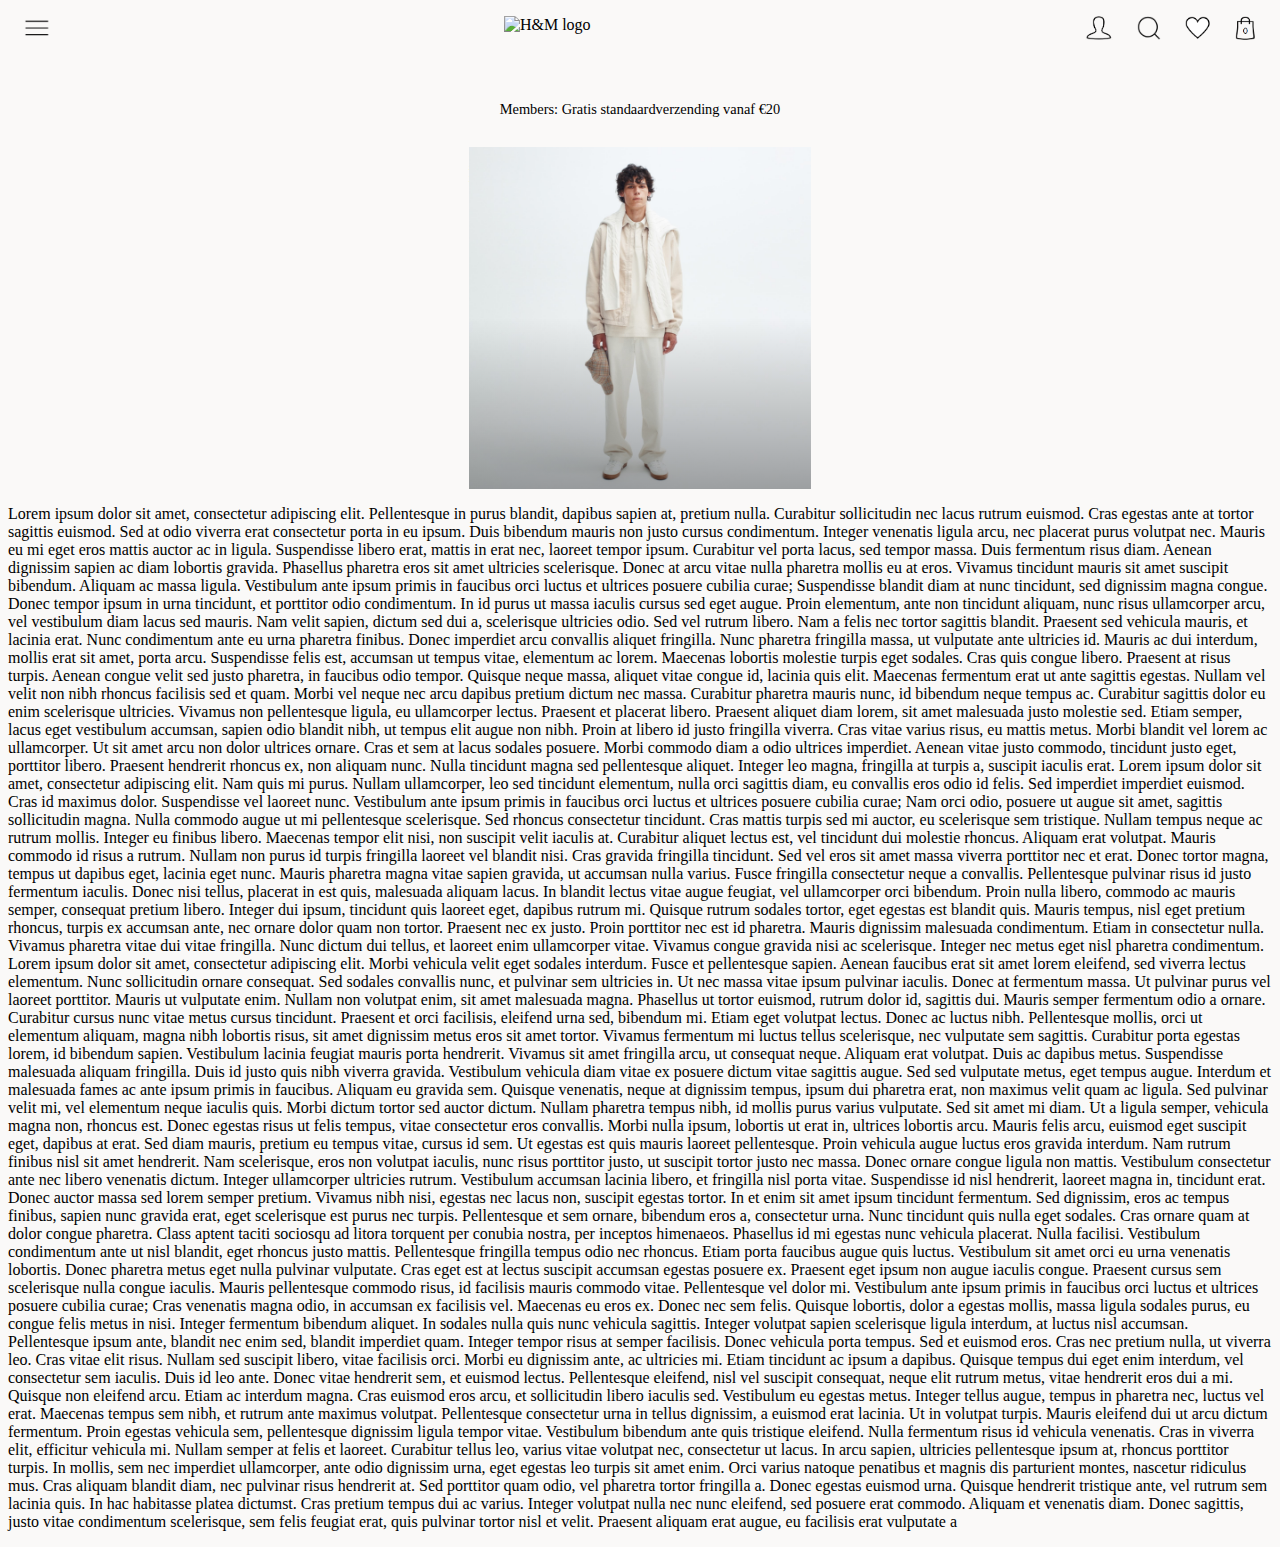
==== h&m website/index.html @ d07281e3 "Add files via upload" ====
<!doctype html>
<html lang="nl">
	
<head>
	<meta charset="UTF-8">
	<meta name="author" content="Mara de Bruijn">
	<meta name="viewport" content="width=device-width, initial-scale=1">
	
	<title>homepage</title>
	
	<link href="styles/style.css" rel="stylesheet">
	<link rel="icon" type="image/svg+xml" href="images/favicon.svg">
</head>

<body>
	<header>
		<nav>
			<img src="images/menu icon.PNG" alt="menu">
		</nav>
			<img src="images/henm logo.PNG" alt="H&M logo">
		<ul>
			<li><img src="images/profiel icon.PNG" alt="profiel"></li>
			<li><img src="images/zoek icon.PNG" alt="zoeken"></li>
			<li><img src="images/wishlist icon.PNG" alt="wishlist"></li>
			<li><img src="images/cart icon.PNG" alt="winkelwagen"></li>
		</ul>
	</header>
<main>
	
	<h1>Members: Gratis standaardverzending vanaf €20</h1>

	<section class="block1">

		<section></section>

		<h2>STYLE_EDIT / SEPTEMBER</h2>
		<h3>New heritage</h3>
		<p>Noteworthy layers to approach autumn season with ease.</p>
		
		<img src="images/jasje-model.jpg" class="img1" alt="Mannelijk model die een Corduroy Jack - Loose Fit draagt.">
		
	</section>
	


	<p>Lorem ipsum dolor sit amet, consectetur adipiscing elit. Pellentesque in purus blandit, dapibus sapien at, pretium nulla. Curabitur sollicitudin nec lacus rutrum euismod. Cras egestas ante at tortor sagittis euismod. Sed at odio viverra erat consectetur porta in eu ipsum. Duis bibendum mauris non justo cursus condimentum. Integer venenatis ligula arcu, nec placerat purus volutpat nec. Mauris eu mi eget eros mattis auctor ac in ligula. Suspendisse libero erat, mattis in erat nec, laoreet tempor ipsum. Curabitur vel porta lacus, sed tempor massa. Duis fermentum risus diam.

		Aenean dignissim sapien ac diam lobortis gravida. Phasellus pharetra eros sit amet ultricies scelerisque. Donec at arcu vitae nulla pharetra mollis eu at eros. Vivamus tincidunt mauris sit amet suscipit bibendum. Aliquam ac massa ligula. Vestibulum ante ipsum primis in faucibus orci luctus et ultrices posuere cubilia curae; Suspendisse blandit diam at nunc tincidunt, sed dignissim magna congue. Donec tempor ipsum in urna tincidunt, et porttitor odio condimentum. In id purus ut massa iaculis cursus sed eget augue. Proin elementum, ante non tincidunt aliquam, nunc risus ullamcorper arcu, vel vestibulum diam lacus sed mauris.
		
		Nam velit sapien, dictum sed dui a, scelerisque ultricies odio. Sed vel rutrum libero. Nam a felis nec tortor sagittis blandit. Praesent sed vehicula mauris, et lacinia erat. Nunc condimentum ante eu urna pharetra finibus. Donec imperdiet arcu convallis aliquet fringilla. Nunc pharetra fringilla massa, ut vulputate ante ultricies id. Mauris ac dui interdum, mollis erat sit amet, porta arcu. Suspendisse felis est, accumsan ut tempus vitae, elementum ac lorem. Maecenas lobortis molestie turpis eget sodales. Cras quis congue libero. Praesent at risus turpis. Aenean congue velit sed justo pharetra, in faucibus odio tempor. Quisque neque massa, aliquet vitae congue id, lacinia quis elit. Maecenas fermentum erat ut ante sagittis egestas.
		
		Nullam vel velit non nibh rhoncus facilisis sed et quam. Morbi vel neque nec arcu dapibus pretium dictum nec massa. Curabitur pharetra mauris nunc, id bibendum neque tempus ac. Curabitur sagittis dolor eu enim scelerisque ultricies. Vivamus non pellentesque ligula, eu ullamcorper lectus. Praesent et placerat libero. Praesent aliquet diam lorem, sit amet malesuada justo molestie sed.
		
		Etiam semper, lacus eget vestibulum accumsan, sapien odio blandit nibh, ut tempus elit augue non nibh. Proin at libero id justo fringilla viverra. Cras vitae varius risus, eu mattis metus. Morbi blandit vel lorem ac ullamcorper. Ut sit amet arcu non dolor ultrices ornare. Cras et sem at lacus sodales posuere. Morbi commodo diam a odio ultrices imperdiet. Aenean vitae justo commodo, tincidunt justo eget, porttitor libero. Praesent hendrerit rhoncus ex, non aliquam nunc. Nulla tincidunt magna sed pellentesque aliquet. Integer leo magna, fringilla at turpis a, suscipit iaculis erat. Lorem ipsum dolor sit amet, consectetur adipiscing elit. Nam quis mi purus. Nullam ullamcorper, leo sed tincidunt elementum, nulla orci sagittis diam, eu convallis eros odio id felis. Sed imperdiet imperdiet euismod.
		
		Cras id maximus dolor. Suspendisse vel laoreet nunc. Vestibulum ante ipsum primis in faucibus orci luctus et ultrices posuere cubilia curae; Nam orci odio, posuere ut augue sit amet, sagittis sollicitudin magna. Nulla commodo augue ut mi pellentesque scelerisque. Sed rhoncus consectetur tincidunt. Cras mattis turpis sed mi auctor, eu scelerisque sem tristique. Nullam tempus neque ac rutrum mollis. Integer eu finibus libero. Maecenas tempor elit nisi, non suscipit velit iaculis at. Curabitur aliquet lectus est, vel tincidunt dui molestie rhoncus.
		
		Aliquam erat volutpat. Mauris commodo id risus a rutrum. Nullam non purus id turpis fringilla laoreet vel blandit nisi. Cras gravida fringilla tincidunt. Sed vel eros sit amet massa viverra porttitor nec et erat. Donec tortor magna, tempus ut dapibus eget, lacinia eget nunc. Mauris pharetra magna vitae sapien gravida, ut accumsan nulla varius.
		
		Fusce fringilla consectetur neque a convallis. Pellentesque pulvinar risus id justo fermentum iaculis. Donec nisi tellus, placerat in est quis, malesuada aliquam lacus. In blandit lectus vitae augue feugiat, vel ullamcorper orci bibendum. Proin nulla libero, commodo ac mauris semper, consequat pretium libero. Integer dui ipsum, tincidunt quis laoreet eget, dapibus rutrum mi. Quisque rutrum sodales tortor, eget egestas est blandit quis. Mauris tempus, nisl eget pretium rhoncus, turpis ex accumsan ante, nec ornare dolor quam non tortor. Praesent nec ex justo. Proin porttitor nec est id pharetra. Mauris dignissim malesuada condimentum. Etiam in consectetur nulla. Vivamus pharetra vitae dui vitae fringilla. Nunc dictum dui tellus, et laoreet enim ullamcorper vitae.
		
		Vivamus congue gravida nisi ac scelerisque. Integer nec metus eget nisl pharetra condimentum. Lorem ipsum dolor sit amet, consectetur adipiscing elit. Morbi vehicula velit eget sodales interdum. Fusce et pellentesque sapien. Aenean faucibus erat sit amet lorem eleifend, sed viverra lectus elementum. Nunc sollicitudin ornare consequat. Sed sodales convallis nunc, et pulvinar sem ultricies in. Ut nec massa vitae ipsum pulvinar iaculis. Donec at fermentum massa. Ut pulvinar purus vel laoreet porttitor. Mauris ut vulputate enim.
		
		Nullam non volutpat enim, sit amet malesuada magna. Phasellus ut tortor euismod, rutrum dolor id, sagittis dui. Mauris semper fermentum odio a ornare. Curabitur cursus nunc vitae metus cursus tincidunt. Praesent et orci facilisis, eleifend urna sed, bibendum mi. Etiam eget volutpat lectus. Donec ac luctus nibh. Pellentesque mollis, orci ut elementum aliquam, magna nibh lobortis risus, sit amet dignissim metus eros sit amet tortor. Vivamus fermentum mi luctus tellus scelerisque, nec vulputate sem sagittis. Curabitur porta egestas lorem, id bibendum sapien. Vestibulum lacinia feugiat mauris porta hendrerit.
		
		Vivamus sit amet fringilla arcu, ut consequat neque. Aliquam erat volutpat. Duis ac dapibus metus. Suspendisse malesuada aliquam fringilla. Duis id justo quis nibh viverra gravida. Vestibulum vehicula diam vitae ex posuere dictum vitae sagittis augue. Sed sed vulputate metus, eget tempus augue.
		
		Interdum et malesuada fames ac ante ipsum primis in faucibus. Aliquam eu gravida sem. Quisque venenatis, neque at dignissim tempus, ipsum dui pharetra erat, non maximus velit quam ac ligula. Sed pulvinar velit mi, vel elementum neque iaculis quis. Morbi dictum tortor sed auctor dictum. Nullam pharetra tempus nibh, id mollis purus varius vulputate. Sed sit amet mi diam. Ut a ligula semper, vehicula magna non, rhoncus est. Donec egestas risus ut felis tempus, vitae consectetur eros convallis. Morbi nulla ipsum, lobortis ut erat in, ultrices lobortis arcu.
		
		Mauris felis arcu, euismod eget suscipit eget, dapibus at erat. Sed diam mauris, pretium eu tempus vitae, cursus id sem. Ut egestas est quis mauris laoreet pellentesque. Proin vehicula augue luctus eros gravida interdum. Nam rutrum finibus nisl sit amet hendrerit. Nam scelerisque, eros non volutpat iaculis, nunc risus porttitor justo, ut suscipit tortor justo nec massa. Donec ornare congue ligula non mattis. Vestibulum consectetur ante nec libero venenatis dictum. Integer ullamcorper ultricies rutrum.
		
		Vestibulum accumsan lacinia libero, et fringilla nisl porta vitae. Suspendisse id nisl hendrerit, laoreet magna in, tincidunt erat. Donec auctor massa sed lorem semper pretium. Vivamus nibh nisi, egestas nec lacus non, suscipit egestas tortor. In et enim sit amet ipsum tincidunt fermentum. Sed dignissim, eros ac tempus finibus, sapien nunc gravida erat, eget scelerisque est purus nec turpis. Pellentesque et sem ornare, bibendum eros a, consectetur urna. Nunc tincidunt quis nulla eget sodales. Cras ornare quam at dolor congue pharetra. Class aptent taciti sociosqu ad litora torquent per conubia nostra, per inceptos himenaeos. Phasellus id mi egestas nunc vehicula placerat.
		
		Nulla facilisi. Vestibulum condimentum ante ut nisl blandit, eget rhoncus justo mattis. Pellentesque fringilla tempus odio nec rhoncus. Etiam porta faucibus augue quis luctus. Vestibulum sit amet orci eu urna venenatis lobortis. Donec pharetra metus eget nulla pulvinar vulputate. Cras eget est at lectus suscipit accumsan egestas posuere ex.
		
		Praesent eget ipsum non augue iaculis congue. Praesent cursus sem scelerisque nulla congue iaculis. Mauris pellentesque commodo risus, id facilisis mauris commodo vitae. Pellentesque vel dolor mi. Vestibulum ante ipsum primis in faucibus orci luctus et ultrices posuere cubilia curae; Cras venenatis magna odio, in accumsan ex facilisis vel. Maecenas eu eros ex. Donec nec sem felis. Quisque lobortis, dolor a egestas mollis, massa ligula sodales purus, eu congue felis metus in nisi. Integer fermentum bibendum aliquet. In sodales nulla quis nunc vehicula sagittis. Integer volutpat sapien scelerisque ligula interdum, at luctus nisl accumsan. Pellentesque ipsum ante, blandit nec enim sed, blandit imperdiet quam. Integer tempor risus at semper facilisis. Donec vehicula porta tempus. Sed et euismod eros.
		
		Cras nec pretium nulla, ut viverra leo. Cras vitae elit risus. Nullam sed suscipit libero, vitae facilisis orci. Morbi eu dignissim ante, ac ultricies mi. Etiam tincidunt ac ipsum a dapibus. Quisque tempus dui eget enim interdum, vel consectetur sem iaculis. Duis id leo ante. Donec vitae hendrerit sem, et euismod lectus. Pellentesque eleifend, nisl vel suscipit consequat, neque elit rutrum metus, vitae hendrerit eros dui a mi.
		
		Quisque non eleifend arcu. Etiam ac interdum magna. Cras euismod eros arcu, et sollicitudin libero iaculis sed. Vestibulum eu egestas metus. Integer tellus augue, tempus in pharetra nec, luctus vel erat. Maecenas tempus sem nibh, et rutrum ante maximus volutpat. Pellentesque consectetur urna in tellus dignissim, a euismod erat lacinia. Ut in volutpat turpis. Mauris eleifend dui ut arcu dictum fermentum. Proin egestas vehicula sem, pellentesque dignissim ligula tempor vitae.
		
		Vestibulum bibendum ante quis tristique eleifend. Nulla fermentum risus id vehicula venenatis. Cras in viverra elit, efficitur vehicula mi. Nullam semper at felis et laoreet. Curabitur tellus leo, varius vitae volutpat nec, consectetur ut lacus. In arcu sapien, ultricies pellentesque ipsum at, rhoncus porttitor turpis. In mollis, sem nec imperdiet ullamcorper, ante odio dignissim urna, eget egestas leo turpis sit amet enim. Orci varius natoque penatibus et magnis dis parturient montes, nascetur ridiculus mus. Cras aliquam blandit diam, nec pulvinar risus hendrerit at.
		
		Sed porttitor quam odio, vel pharetra tortor fringilla a. Donec egestas euismod urna. Quisque hendrerit tristique ante, vel rutrum sem lacinia quis. In hac habitasse platea dictumst. Cras pretium tempus dui ac varius. Integer volutpat nulla nec nunc eleifend, sed posuere erat commodo. Aliquam et venenatis diam. Donec sagittis, justo vitae condimentum scelerisque, sem felis feugiat erat, quis pulvinar tortor nisl et velit. Praesent aliquam erat augue, eu facilisis erat vulputate a</p>


	<script defer src="scripts/script.js"></script>

</main>
<footer>

</footer>
</body>
	
</html>
---- h&m website/styles/style.css ----
/**************/
/* CSS REMEDY */
/**************/
*, *::after, *::before {
  box-sizing:border-box;  
}






/*********************/
/* CUSTOM PROPERTIES */
/*********************/
:root {
	/* startje */
	--color-text:#111;
	--color-background:#eee;
}

@font-face {
	font-family: "HMsans";
	src:url("/fonts/HM-Sans-Regular/HM-Sans-Regular.ttf")
}


/****************/
/*    HEADER    */
/****************/
body{
	background-color: #faf9f8;
}

header{
	display: flex;
	justify-content: space-between;
	padding: 1em 1em 1em 1em;
	background-color: #faf9f8;
	top: 0;
	width: 100%;
	position: fixed;
}

header img{
	height: 1.5em;
}

header nav img{
	height: 1.2em;
	align-items: center;
	margin-top: 0.2em;
}

header ul{
	display: flex;
	list-style-type: none;
	gap: 1.5em;
	margin: 0;
	margin-right: 1em;
}
/****************/
/*     TEXT     */
/****************/

h1, h2, h3, p{
	font-family: "HMsans";
}

h1{
	margin: 7em 2em 2em 2em;
	font-size: .9em;
	font-weight:300;
	text-align: center;
}

/******************************/
/*   section eerste blokje    */
/******************************/

.block1{
	display: grid;
	width: 21.375em;
	height: 21.375em;
	margin: 0 auto;
	grid-template-columns: 1fr 1fr 1fr 1fr 1fr 1fr;
	grid-template-rows: 1fr 1fr 1fr 1fr 1fr 1fr;
}

.img1{
	grid-column: 1/-1;
	grid-row: 1/-1;
	height: 21.375em;
	z-index: 0;
}

.block1 section{
	grid-column: 1/-1;
	grid-row: 1/-1;
	background: linear-gradient(180deg,transparent 50%,rgba(0,0,0,.35));
	background-size: contain;
	z-index: 10;
}

.block1 h2{
	grid-column: 1/-1;
	grid-row: 1/-1;
}

.block1 h3{
	grid-column: 1/-1;
	grid-row: 1/-1;
}

.block1 p{
	grid-column: 1/-1;
	grid-row: 1/-1;
}
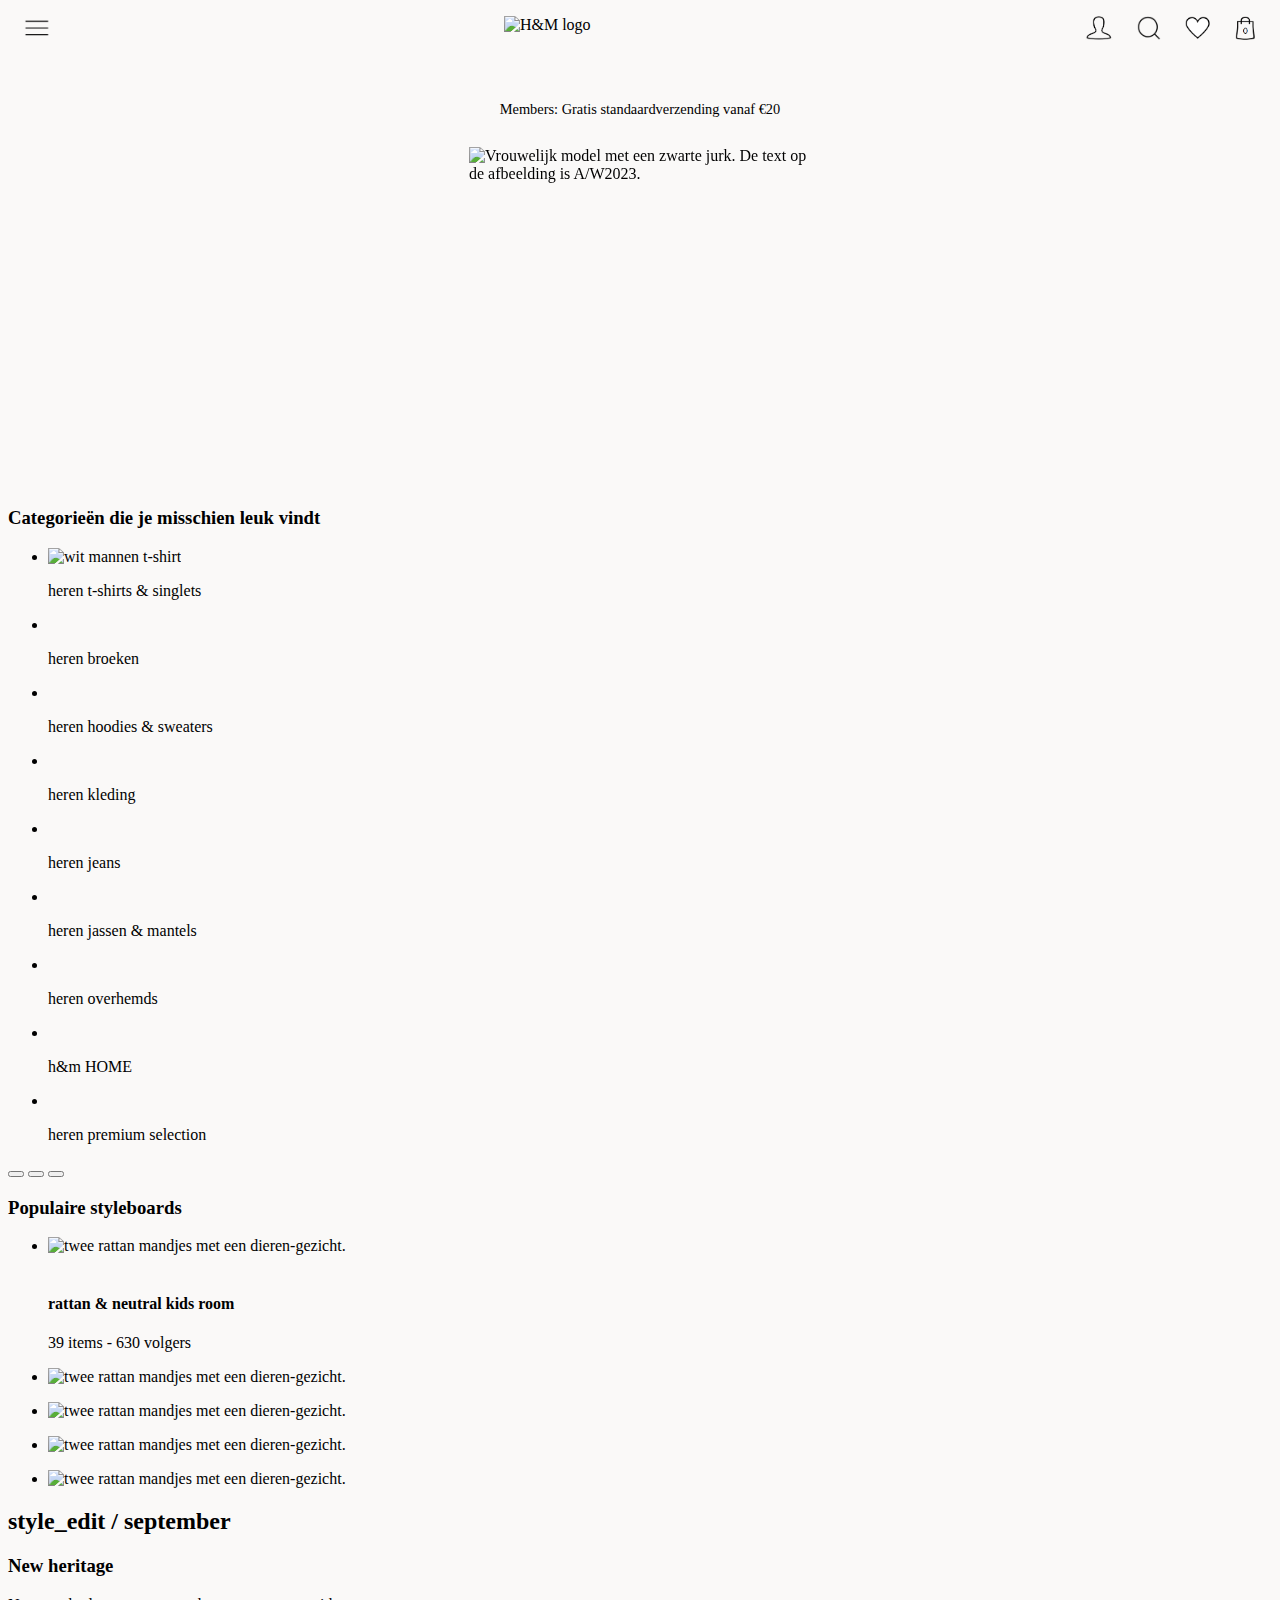
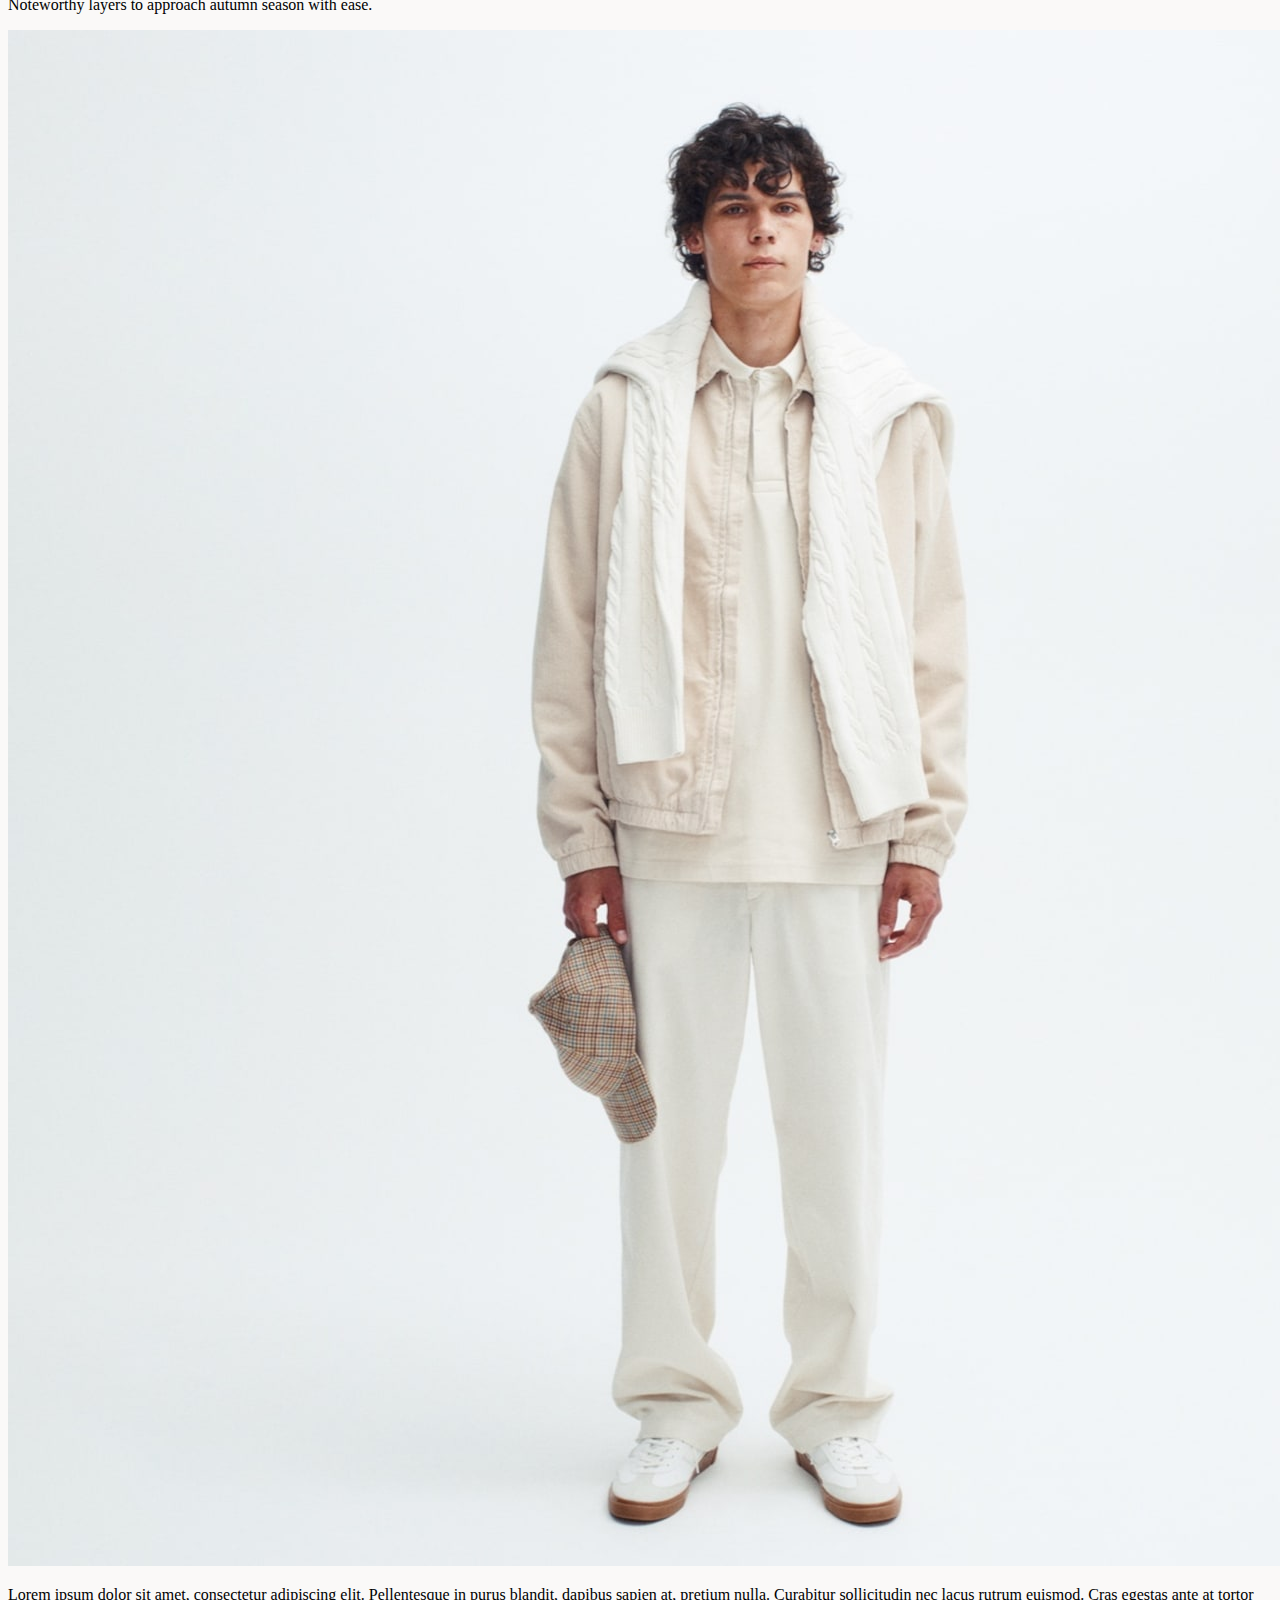
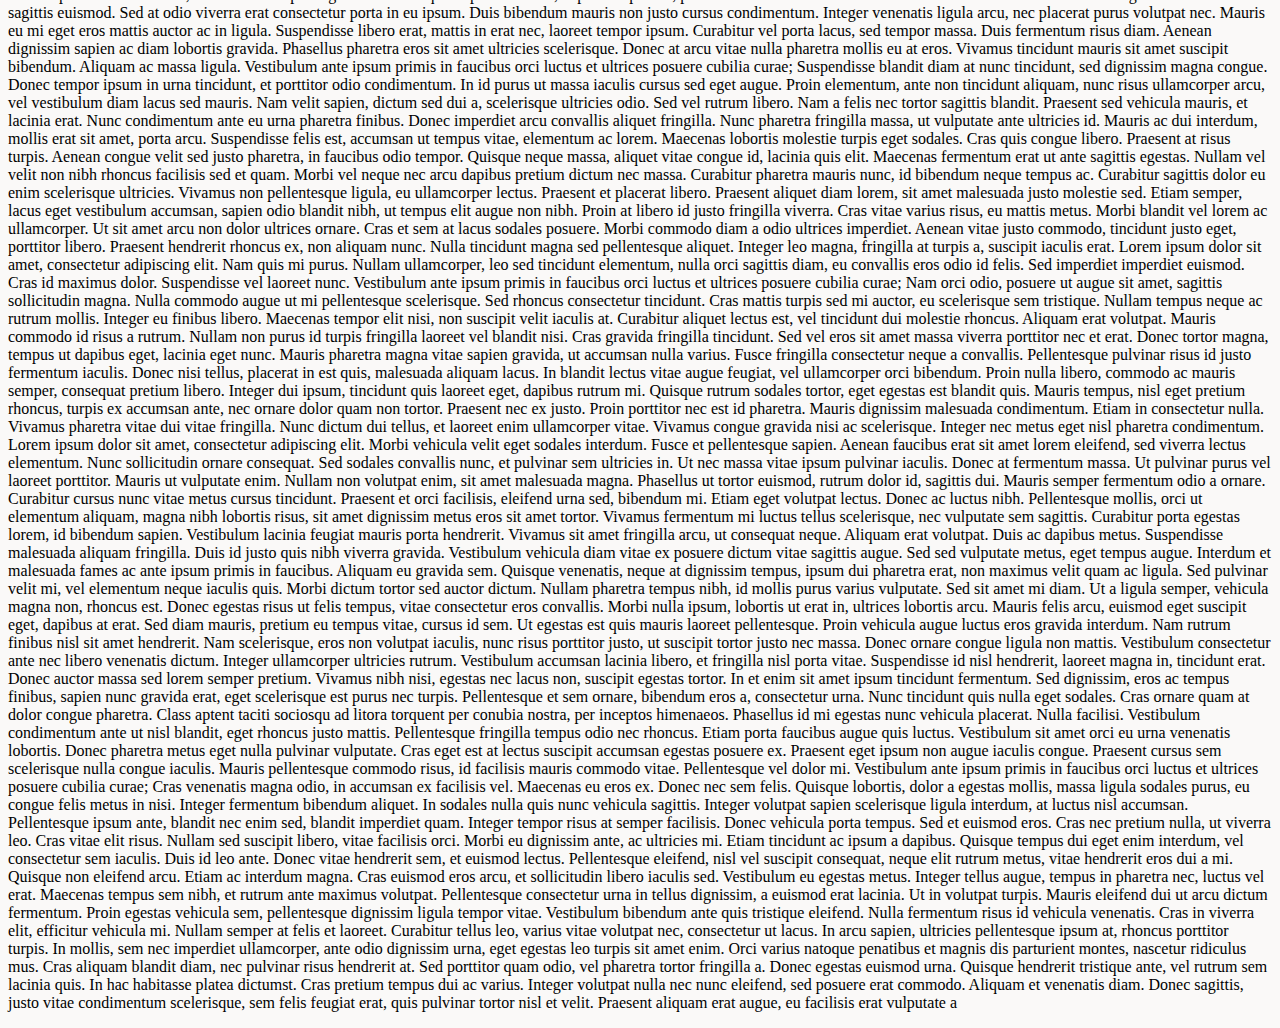
==== commit e213519b: "Add files via upload" ====
--- a/h&m website/index.html
+++ b/h&m website/index.html
@@ -30,16 +30,140 @@
 	<h1>Members: Gratis standaardverzending vanaf €20</h1>
 
 	<section class="block1">
+		
+		<img src="images/mainmodel.jpg" class="img1" alt="Vrouwelijk model met een zwarte jurk. De text op de afbeelding is A/W2023.">
+		
+	</section>
+
+	<section class="tussendoor">
+
+		<h3> Categorieën die je misschien leuk vindt </h3>
+		<ul>
+			<li>
+				<img src="images/tshirt.png" alt="wit mannen t-shirt">
+				<p>heren t-shirts & singlets</p>
+			</li>
+
+			<li>
+				<img src="images/joggingbroek.jpg" alt="">
+				<p>heren broeken</p>
+			</li>
+
+			<li>
+				<img src="images/sweater.jpg" alt="">
+				<p>heren hoodies & sweaters</p>
+			</li>
+
+			<li>
+				<img src="images/nieuweitems.png" alt="">
+				<p>heren kleding</p>
+			</li>
+
+			<li>
+				<img src="images/broek.jpg" alt="">
+				<p>heren jeans</p>
+			</li>
+
+			<li>
+				<img src="images/pyjama.jpg" alt="">
+				<p>heren jassen & mantels</p>
+			</li>
+
+			<li>
+				<img src="images/overhemd.jpg" alt="">
+				<p>heren overhemds</p>
+			</li>
+
+			<li>
+				<img src="images/hnmhome.jpg" alt="">
+				<p>h&m HOME</p>
+			</li>
+
+			<li>
+				<img src="images/jasje.jpg" alt="">
+				<p>heren premium selection</p>
+			</li>
+		</ul>
+
+		<section>
+			<button></button>
+			<button></button>
+			<button></button>
+		</section>
+			
+	</section>
+	
+	<section class="scrollgroup2">
+		
+		<h3>Populaire styleboards</h3>
+
+		<ul>
+			<li>
+				<img src="images/rattan1.jpg" alt="twee rattan mandjes met een dieren-gezicht.">
+				<img src="images/rattan2.jpg" alt="">
+				<img src="images/rattan3.jpg" alt="">
+				<img src="images/rattan4.jpg" alt="">
+				<img src="images/rattan5.jpg" alt="">
+				
+				<section>
+					<img src="images/hnmhome.jpeg" alt="">
+					<h4>rattan & neutral kids room</h4>
+					<p>39 items - 630 volgers</p>
+				</section>
+				
+			</li>
+
+			<li>
+				<img src="images/refresh1.jpg" alt="twee rattan mandjes met een dieren-gezicht.">
+				<img src="images/refresh2.jpg" alt="">
+				<img src="images/refresh3.jpg" alt="">
+				<img src="images/refresh4.jpg" alt="">
+				<img src="images/refresh5.jpg" alt="">
+				<p></p>
+			</li>
+
+			<li>
+				<img src="images/autumn1.jpg" alt="twee rattan mandjes met een dieren-gezicht.">
+				<img src="images/autumn2.jpg" alt="">
+				<img src="images/autumn3.jpg" alt="">
+				<img src="images/autumn4.jpg" alt="">
+				<img src="images/autumn5.jpg" alt="">
+				<p></p>
+			</li>
+
+			<li>
+				<img src="images/classic1.jpg" alt="twee rattan mandjes met een dieren-gezicht.">
+				<img src="images/classic2.jpg" alt="">
+				<img src="images/classic3.jpg" alt="">
+				<img src="images/classic4.jpg" alt="">
+				<img src="images/classic5.jpg" alt="">
+				<p></p>
+			</li>
+
+			<li>
+				<img src="images/baby1.jpg" alt="twee rattan mandjes met een dieren-gezicht.">
+				<img src="images/baby2.jpg" alt="">
+				<img src="images/baby3.jpeg" alt="">
+				<img src="images/baby4.jpg" alt="">
+				<img src="images/baby5.jpg" alt="">
+				<p></p>
+			</li>
+		</ul>
+
+	</section>
+
+	<section class="block2">
 
 		<section></section>
-
-		<h2>STYLE_EDIT / SEPTEMBER</h2>
+		
+		<h2>style_edit / september</h2>
 		<h3>New heritage</h3>
 		<p>Noteworthy layers to approach autumn season with ease.</p>
 		
-		<img src="images/jasje-model.jpg" class="img1" alt="Mannelijk model die een Corduroy Jack - Loose Fit draagt.">
-		
-	</section>
+		<img src="images/jasje-model.jpg" class="img2" alt="Mannelijk model die een Corduroy Jack - Loose Fit draagt.">
+
+	</section>
+
 	
 
 
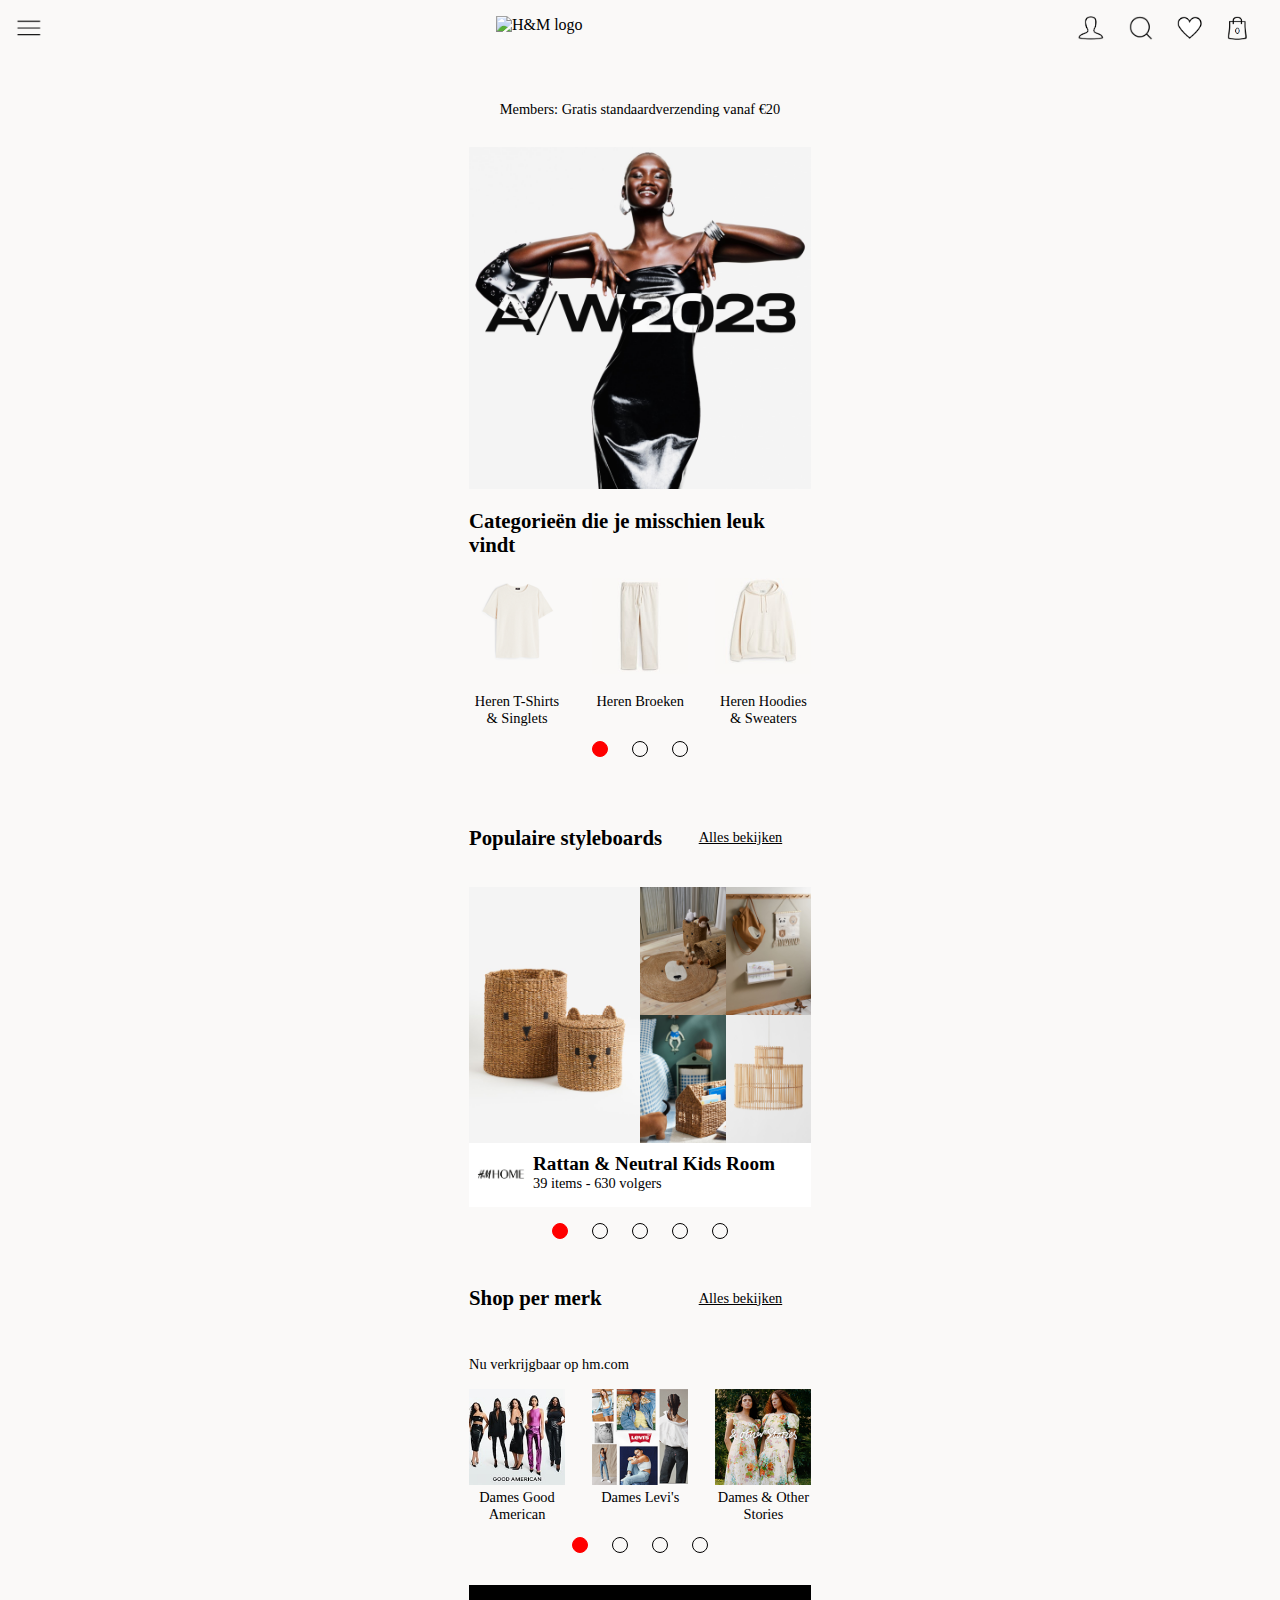
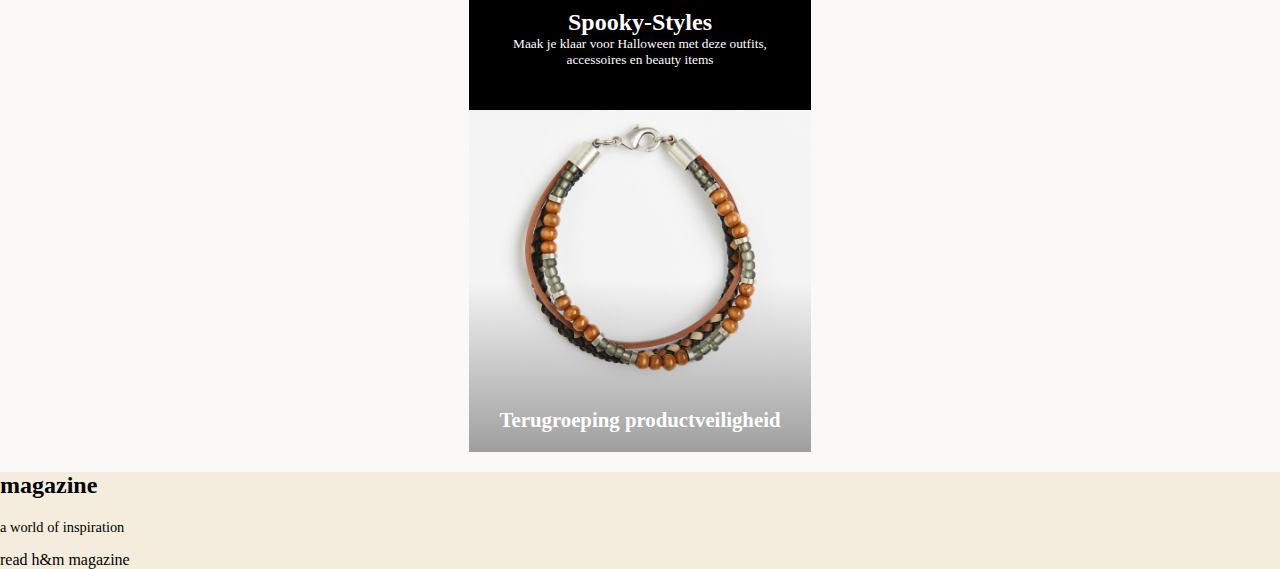
==== commit 8c697b60: "Add files via upload" ====
--- a/h&m website/index.html
+++ b/h&m website/index.html
@@ -19,7 +19,16 @@
 		</nav>
 			<img src="images/henm logo.PNG" alt="H&M logo">
 		<ul>
-			<li><img src="images/profiel icon.PNG" alt="profiel"></li>
+			<section class="profiel">
+				<li><img src="images/profiel icon.PNG" alt="profiel">
+				</li>
+				<section class="profieldd">
+					<a><h2>Inloggen</h2></a>
+					<a><p>Mijn account</p></a>
+					<a><p>Membership info</p></a>
+					<a><p>Nog geen member? Meld je hier aan!</p></a>
+				</section>
+				</section>
 			<li><img src="images/zoek icon.PNG" alt="zoeken"></li>
 			<li><img src="images/wishlist icon.PNG" alt="wishlist"></li>
 			<li><img src="images/cart icon.PNG" alt="winkelwagen"></li>
@@ -39,177 +48,283 @@
 
 		<h3> Categorieën die je misschien leuk vindt </h3>
 		<ul>
-			<li>
-				<img src="images/tshirt.png" alt="wit mannen t-shirt">
+			<li id="stshirt">
+				<img src="images/tshirt.png" alt="wit t-shirt">
 				<p>heren t-shirts & singlets</p>
 			</li>
 
 			<li>
-				<img src="images/joggingbroek.jpg" alt="">
+				<img src="images/joggingbroek.jpg" alt="witte broek gemaakt van een zachte stof">
 				<p>heren broeken</p>
 			</li>
 
 			<li>
-				<img src="images/sweater.jpg" alt="">
+				<img src="images/sweater.jpg" alt="witte sweater">
 				<p>heren hoodies & sweaters</p>
 			</li>
 
-			<li>
-				<img src="images/nieuweitems.png" alt="">
+			<li id="snieuw">
+				<img src="images/nieuweitems.png" alt="een witte cirkel met hierin de tekst: Nieuwe Items">
 				<p>heren kleding</p>
 			</li>
 
 			<li>
-				<img src="images/broek.jpg" alt="">
+				<img src="images/broek.jpg" alt="witte spijkerbroek">
 				<p>heren jeans</p>
 			</li>
 
 			<li>
-				<img src="images/pyjama.jpg" alt="">
+				<img src="images/pyjama.jpg" alt="witte jas">
 				<p>heren jassen & mantels</p>
 			</li>
 
-			<li>
-				<img src="images/overhemd.jpg" alt="">
+			<li id="soverhemd">
+				<img src="images/overhemd.jpg" alt="wit overhemd">
 				<p>heren overhemds</p>
 			</li>
 
 			<li>
-				<img src="images/hnmhome.jpg" alt="">
+				<img src="images/hnmhome.jpg" alt="witte vaas">
 				<p>h&m HOME</p>
 			</li>
 
 			<li>
-				<img src="images/jasje.jpg" alt="">
+				<img src="images/jasje.jpg" alt="witte blazer">
 				<p>heren premium selection</p>
 			</li>
 		</ul>
 
-		<section>
-			<button></button>
-			<button></button>
-			<button></button>
+		<section class="knop">
+			<a id="rec1" class="clicked"></a>
+			<a id="rec2" class="unclicked"></a>
+			<a id="rec3" class="unclicked"></a>
 		</section>
 			
 	</section>
 	
 	<section class="scrollgroup2">
 		
-		<h3>Populaire styleboards</h3>
+		<section class="titeltekst">
+			<h3>Populaire styleboards</h3>
+			<p>Alles bekijken</p>
+		</section>
 
 		<ul>
-			<li>
+			<li id="sgslide1">
 				<img src="images/rattan1.jpg" alt="twee rattan mandjes met een dieren-gezicht.">
 				<img src="images/rattan2.jpg" alt="">
 				<img src="images/rattan3.jpg" alt="">
 				<img src="images/rattan4.jpg" alt="">
-				<img src="images/rattan5.jpg" alt="">
-				
-				<section>
-					<img src="images/hnmhome.jpeg" alt="">
+				<img src="images/rattan5.jpg" alt="rattan lampenkap">
+				
+				<section>
+					<img src="images/hnmhome.jpeg" alt="H&M Home logo">
 					<h4>rattan & neutral kids room</h4>
 					<p>39 items - 630 volgers</p>
 				</section>
 				
 			</li>
 
-			<li>
+			<li id="sgslide2">
 				<img src="images/refresh1.jpg" alt="twee rattan mandjes met een dieren-gezicht.">
 				<img src="images/refresh2.jpg" alt="">
 				<img src="images/refresh3.jpg" alt="">
 				<img src="images/refresh4.jpg" alt="">
 				<img src="images/refresh5.jpg" alt="">
-				<p></p>
-			</li>
-
-			<li>
+				
+				<section>
+					<img src="images/hnmhome.jpeg" alt="H&M Home logo">
+					<h4>home refresh</h4>
+					<p>40 items - 1892 volgers</p>
+				</section>
+
+			</li>
+
+			<li id="sgslide3">
 				<img src="images/autumn1.jpg" alt="twee rattan mandjes met een dieren-gezicht.">
 				<img src="images/autumn2.jpg" alt="">
 				<img src="images/autumn3.jpg" alt="">
 				<img src="images/autumn4.jpg" alt="">
 				<img src="images/autumn5.jpg" alt="">
-				<p></p>
-			</li>
-
-			<li>
+				
+				<section>
+					<img src="images/hnmhome.jpeg" alt="H&M Home logo">
+					<h4>getting autumn ready</h4>
+					<p>38 items - 712 volgers</p>
+				</section>
+
+			
+			</li>
+
+			<li id="sgslide4">
 				<img src="images/classic1.jpg" alt="twee rattan mandjes met een dieren-gezicht.">
 				<img src="images/classic2.jpg" alt="">
 				<img src="images/classic3.jpg" alt="">
 				<img src="images/classic4.jpg" alt="">
 				<img src="images/classic5.jpg" alt="">
-				<p></p>
-			</li>
-
-			<li>
+				
+				<section>
+					<img src="images/hnmhome.jpeg" alt="H&M Home logo">
+					<h4>a classic touch</h4>
+					<p>16 items - 510 volgers</p>
+				</section>
+
+			
+			</li>
+
+			<li id="sgslide5">
 				<img src="images/baby1.jpg" alt="twee rattan mandjes met een dieren-gezicht.">
 				<img src="images/baby2.jpg" alt="">
 				<img src="images/baby3.jpeg" alt="">
 				<img src="images/baby4.jpg" alt="">
 				<img src="images/baby5.jpg" alt="">
-				<p></p>
+				
+				<section>
+					<img src="images/henm logo.png" alt="H&M logo">
+					<h4>baby exclusice</h4>
+					<p>22 items - 6129 volgers</p>
+				</section>
+
+			
 			</li>
 		</ul>
-
-	</section>
+	</section>
+
+	
+	<section class="knop">
+		<a id="select1" class="clicked"></a>
+		<a id="select2" class="unclicked"></a>
+		<a id="select3" class="unclicked"></a>
+		<a id="select4" class="unclicked"></a>
+		<a id="select5" class="unclicked"></a>
+	</section>
+
+
+	<section class="scrollgroup3">
+		
+		<section class="titeltekst">
+			<h3>Shop per merk</h3>
+			<p>Alles bekijken</p>
+		</section>
+
+			<p>Nu verkrijgbaar op hm.com</p>
+
+		<ul>
+			<li id="merk1">
+				<img src="images/good-american.jpg" alt="">
+				<p>dames good american</p>
+			</li>
+
+			<li>
+				<img src="images/levis.png" alt="">
+				<p>dames levi's</p>
+			</li>
+
+			<li>
+				<img src="images/stories.png" alt="">
+				<p>dames & other stories</p>
+			</li>
+
+			<li id="merk2">
+				<img src="images/vans.jpg" alt="">
+				<p>heren vans</p>
+			</li>
+
+			<li>
+				<img src="images/arket.png" alt="">
+				<p>heren ARKET</p>
+			</li>
+
+			<li>
+				<img src="images/reima.png" alt="">
+				<p>kinderen reima</p>
+			</li>
+
+			<li id="merk3">
+				<img src="images/kinderarket.jpg" alt="">
+				<p>kinderen ARKET</p>
+			</li>
+
+			<li>
+				<img src="images/fila.jpg" alt="">
+				<p>kinderen FILA</p>
+			</li>
+
+			<li>
+				<img src="images/homearket.jpg" alt="">
+				<p>H&M HOME ARKET</p>
+			</li>
+
+			<li id="merk4">
+				<img src="images/postery.jpg" alt="">
+				<p>H&M HOME postery</p>
+			</li>
+
+		</ul>
+
+		<section class="knop">
+			<a id="mknop1" class="clicked"></a>
+			<a id="mknop2" class="unclicked"></a>
+			<a id="mknop3" class="unclicked"></a>
+			<a id="mknop4" class="unclicked"></a>
+		</section>
+
+	</section>
+
+
+
+	<section class="spooky">
+
+		<section>
+			<h2>spooky-styles</h2>
+			<p>Maak je klaar voor Halloween met deze outfits, accessoires en beauty items</p>
+		</section>
+
+		<section>
+			<ul class="closed">
+				<li>
+					<h2>Dames</h2>
+				</li>
+				<li>
+					<h2>Baby</h2>
+				</li>
+				<li>
+					<h2>Kinderen</h2>
+				</li>
+				<li>
+					<h2>H&M HOME</h2>
+				</li>
+				<li>
+					<h2>Beauty</h2>
+				</li>
+			</ul>
+		</section>
+	</section>
+
+
+
 
 	<section class="block2">
 
 		<section></section>
 		
-		<h2>style_edit / september</h2>
-		<h3>New heritage</h3>
-		<p>Noteworthy layers to approach autumn season with ease.</p>
-		
-		<img src="images/jasje-model.jpg" class="img2" alt="Mannelijk model die een Corduroy Jack - Loose Fit draagt.">
-
-	</section>
-
-	
-
-
-	<p>Lorem ipsum dolor sit amet, consectetur adipiscing elit. Pellentesque in purus blandit, dapibus sapien at, pretium nulla. Curabitur sollicitudin nec lacus rutrum euismod. Cras egestas ante at tortor sagittis euismod. Sed at odio viverra erat consectetur porta in eu ipsum. Duis bibendum mauris non justo cursus condimentum. Integer venenatis ligula arcu, nec placerat purus volutpat nec. Mauris eu mi eget eros mattis auctor ac in ligula. Suspendisse libero erat, mattis in erat nec, laoreet tempor ipsum. Curabitur vel porta lacus, sed tempor massa. Duis fermentum risus diam.
-
-		Aenean dignissim sapien ac diam lobortis gravida. Phasellus pharetra eros sit amet ultricies scelerisque. Donec at arcu vitae nulla pharetra mollis eu at eros. Vivamus tincidunt mauris sit amet suscipit bibendum. Aliquam ac massa ligula. Vestibulum ante ipsum primis in faucibus orci luctus et ultrices posuere cubilia curae; Suspendisse blandit diam at nunc tincidunt, sed dignissim magna congue. Donec tempor ipsum in urna tincidunt, et porttitor odio condimentum. In id purus ut massa iaculis cursus sed eget augue. Proin elementum, ante non tincidunt aliquam, nunc risus ullamcorper arcu, vel vestibulum diam lacus sed mauris.
-		
-		Nam velit sapien, dictum sed dui a, scelerisque ultricies odio. Sed vel rutrum libero. Nam a felis nec tortor sagittis blandit. Praesent sed vehicula mauris, et lacinia erat. Nunc condimentum ante eu urna pharetra finibus. Donec imperdiet arcu convallis aliquet fringilla. Nunc pharetra fringilla massa, ut vulputate ante ultricies id. Mauris ac dui interdum, mollis erat sit amet, porta arcu. Suspendisse felis est, accumsan ut tempus vitae, elementum ac lorem. Maecenas lobortis molestie turpis eget sodales. Cras quis congue libero. Praesent at risus turpis. Aenean congue velit sed justo pharetra, in faucibus odio tempor. Quisque neque massa, aliquet vitae congue id, lacinia quis elit. Maecenas fermentum erat ut ante sagittis egestas.
-		
-		Nullam vel velit non nibh rhoncus facilisis sed et quam. Morbi vel neque nec arcu dapibus pretium dictum nec massa. Curabitur pharetra mauris nunc, id bibendum neque tempus ac. Curabitur sagittis dolor eu enim scelerisque ultricies. Vivamus non pellentesque ligula, eu ullamcorper lectus. Praesent et placerat libero. Praesent aliquet diam lorem, sit amet malesuada justo molestie sed.
-		
-		Etiam semper, lacus eget vestibulum accumsan, sapien odio blandit nibh, ut tempus elit augue non nibh. Proin at libero id justo fringilla viverra. Cras vitae varius risus, eu mattis metus. Morbi blandit vel lorem ac ullamcorper. Ut sit amet arcu non dolor ultrices ornare. Cras et sem at lacus sodales posuere. Morbi commodo diam a odio ultrices imperdiet. Aenean vitae justo commodo, tincidunt justo eget, porttitor libero. Praesent hendrerit rhoncus ex, non aliquam nunc. Nulla tincidunt magna sed pellentesque aliquet. Integer leo magna, fringilla at turpis a, suscipit iaculis erat. Lorem ipsum dolor sit amet, consectetur adipiscing elit. Nam quis mi purus. Nullam ullamcorper, leo sed tincidunt elementum, nulla orci sagittis diam, eu convallis eros odio id felis. Sed imperdiet imperdiet euismod.
-		
-		Cras id maximus dolor. Suspendisse vel laoreet nunc. Vestibulum ante ipsum primis in faucibus orci luctus et ultrices posuere cubilia curae; Nam orci odio, posuere ut augue sit amet, sagittis sollicitudin magna. Nulla commodo augue ut mi pellentesque scelerisque. Sed rhoncus consectetur tincidunt. Cras mattis turpis sed mi auctor, eu scelerisque sem tristique. Nullam tempus neque ac rutrum mollis. Integer eu finibus libero. Maecenas tempor elit nisi, non suscipit velit iaculis at. Curabitur aliquet lectus est, vel tincidunt dui molestie rhoncus.
-		
-		Aliquam erat volutpat. Mauris commodo id risus a rutrum. Nullam non purus id turpis fringilla laoreet vel blandit nisi. Cras gravida fringilla tincidunt. Sed vel eros sit amet massa viverra porttitor nec et erat. Donec tortor magna, tempus ut dapibus eget, lacinia eget nunc. Mauris pharetra magna vitae sapien gravida, ut accumsan nulla varius.
-		
-		Fusce fringilla consectetur neque a convallis. Pellentesque pulvinar risus id justo fermentum iaculis. Donec nisi tellus, placerat in est quis, malesuada aliquam lacus. In blandit lectus vitae augue feugiat, vel ullamcorper orci bibendum. Proin nulla libero, commodo ac mauris semper, consequat pretium libero. Integer dui ipsum, tincidunt quis laoreet eget, dapibus rutrum mi. Quisque rutrum sodales tortor, eget egestas est blandit quis. Mauris tempus, nisl eget pretium rhoncus, turpis ex accumsan ante, nec ornare dolor quam non tortor. Praesent nec ex justo. Proin porttitor nec est id pharetra. Mauris dignissim malesuada condimentum. Etiam in consectetur nulla. Vivamus pharetra vitae dui vitae fringilla. Nunc dictum dui tellus, et laoreet enim ullamcorper vitae.
-		
-		Vivamus congue gravida nisi ac scelerisque. Integer nec metus eget nisl pharetra condimentum. Lorem ipsum dolor sit amet, consectetur adipiscing elit. Morbi vehicula velit eget sodales interdum. Fusce et pellentesque sapien. Aenean faucibus erat sit amet lorem eleifend, sed viverra lectus elementum. Nunc sollicitudin ornare consequat. Sed sodales convallis nunc, et pulvinar sem ultricies in. Ut nec massa vitae ipsum pulvinar iaculis. Donec at fermentum massa. Ut pulvinar purus vel laoreet porttitor. Mauris ut vulputate enim.
-		
-		Nullam non volutpat enim, sit amet malesuada magna. Phasellus ut tortor euismod, rutrum dolor id, sagittis dui. Mauris semper fermentum odio a ornare. Curabitur cursus nunc vitae metus cursus tincidunt. Praesent et orci facilisis, eleifend urna sed, bibendum mi. Etiam eget volutpat lectus. Donec ac luctus nibh. Pellentesque mollis, orci ut elementum aliquam, magna nibh lobortis risus, sit amet dignissim metus eros sit amet tortor. Vivamus fermentum mi luctus tellus scelerisque, nec vulputate sem sagittis. Curabitur porta egestas lorem, id bibendum sapien. Vestibulum lacinia feugiat mauris porta hendrerit.
-		
-		Vivamus sit amet fringilla arcu, ut consequat neque. Aliquam erat volutpat. Duis ac dapibus metus. Suspendisse malesuada aliquam fringilla. Duis id justo quis nibh viverra gravida. Vestibulum vehicula diam vitae ex posuere dictum vitae sagittis augue. Sed sed vulputate metus, eget tempus augue.
-		
-		Interdum et malesuada fames ac ante ipsum primis in faucibus. Aliquam eu gravida sem. Quisque venenatis, neque at dignissim tempus, ipsum dui pharetra erat, non maximus velit quam ac ligula. Sed pulvinar velit mi, vel elementum neque iaculis quis. Morbi dictum tortor sed auctor dictum. Nullam pharetra tempus nibh, id mollis purus varius vulputate. Sed sit amet mi diam. Ut a ligula semper, vehicula magna non, rhoncus est. Donec egestas risus ut felis tempus, vitae consectetur eros convallis. Morbi nulla ipsum, lobortis ut erat in, ultrices lobortis arcu.
-		
-		Mauris felis arcu, euismod eget suscipit eget, dapibus at erat. Sed diam mauris, pretium eu tempus vitae, cursus id sem. Ut egestas est quis mauris laoreet pellentesque. Proin vehicula augue luctus eros gravida interdum. Nam rutrum finibus nisl sit amet hendrerit. Nam scelerisque, eros non volutpat iaculis, nunc risus porttitor justo, ut suscipit tortor justo nec massa. Donec ornare congue ligula non mattis. Vestibulum consectetur ante nec libero venenatis dictum. Integer ullamcorper ultricies rutrum.
-		
-		Vestibulum accumsan lacinia libero, et fringilla nisl porta vitae. Suspendisse id nisl hendrerit, laoreet magna in, tincidunt erat. Donec auctor massa sed lorem semper pretium. Vivamus nibh nisi, egestas nec lacus non, suscipit egestas tortor. In et enim sit amet ipsum tincidunt fermentum. Sed dignissim, eros ac tempus finibus, sapien nunc gravida erat, eget scelerisque est purus nec turpis. Pellentesque et sem ornare, bibendum eros a, consectetur urna. Nunc tincidunt quis nulla eget sodales. Cras ornare quam at dolor congue pharetra. Class aptent taciti sociosqu ad litora torquent per conubia nostra, per inceptos himenaeos. Phasellus id mi egestas nunc vehicula placerat.
-		
-		Nulla facilisi. Vestibulum condimentum ante ut nisl blandit, eget rhoncus justo mattis. Pellentesque fringilla tempus odio nec rhoncus. Etiam porta faucibus augue quis luctus. Vestibulum sit amet orci eu urna venenatis lobortis. Donec pharetra metus eget nulla pulvinar vulputate. Cras eget est at lectus suscipit accumsan egestas posuere ex.
-		
-		Praesent eget ipsum non augue iaculis congue. Praesent cursus sem scelerisque nulla congue iaculis. Mauris pellentesque commodo risus, id facilisis mauris commodo vitae. Pellentesque vel dolor mi. Vestibulum ante ipsum primis in faucibus orci luctus et ultrices posuere cubilia curae; Cras venenatis magna odio, in accumsan ex facilisis vel. Maecenas eu eros ex. Donec nec sem felis. Quisque lobortis, dolor a egestas mollis, massa ligula sodales purus, eu congue felis metus in nisi. Integer fermentum bibendum aliquet. In sodales nulla quis nunc vehicula sagittis. Integer volutpat sapien scelerisque ligula interdum, at luctus nisl accumsan. Pellentesque ipsum ante, blandit nec enim sed, blandit imperdiet quam. Integer tempor risus at semper facilisis. Donec vehicula porta tempus. Sed et euismod eros.
-		
-		Cras nec pretium nulla, ut viverra leo. Cras vitae elit risus. Nullam sed suscipit libero, vitae facilisis orci. Morbi eu dignissim ante, ac ultricies mi. Etiam tincidunt ac ipsum a dapibus. Quisque tempus dui eget enim interdum, vel consectetur sem iaculis. Duis id leo ante. Donec vitae hendrerit sem, et euismod lectus. Pellentesque eleifend, nisl vel suscipit consequat, neque elit rutrum metus, vitae hendrerit eros dui a mi.
-		
-		Quisque non eleifend arcu. Etiam ac interdum magna. Cras euismod eros arcu, et sollicitudin libero iaculis sed. Vestibulum eu egestas metus. Integer tellus augue, tempus in pharetra nec, luctus vel erat. Maecenas tempus sem nibh, et rutrum ante maximus volutpat. Pellentesque consectetur urna in tellus dignissim, a euismod erat lacinia. Ut in volutpat turpis. Mauris eleifend dui ut arcu dictum fermentum. Proin egestas vehicula sem, pellentesque dignissim ligula tempor vitae.
-		
-		Vestibulum bibendum ante quis tristique eleifend. Nulla fermentum risus id vehicula venenatis. Cras in viverra elit, efficitur vehicula mi. Nullam semper at felis et laoreet. Curabitur tellus leo, varius vitae volutpat nec, consectetur ut lacus. In arcu sapien, ultricies pellentesque ipsum at, rhoncus porttitor turpis. In mollis, sem nec imperdiet ullamcorper, ante odio dignissim urna, eget egestas leo turpis sit amet enim. Orci varius natoque penatibus et magnis dis parturient montes, nascetur ridiculus mus. Cras aliquam blandit diam, nec pulvinar risus hendrerit at.
-		
-		Sed porttitor quam odio, vel pharetra tortor fringilla a. Donec egestas euismod urna. Quisque hendrerit tristique ante, vel rutrum sem lacinia quis. In hac habitasse platea dictumst. Cras pretium tempus dui ac varius. Integer volutpat nulla nec nunc eleifend, sed posuere erat commodo. Aliquam et venenatis diam. Donec sagittis, justo vitae condimentum scelerisque, sem felis feugiat erat, quis pulvinar tortor nisl et velit. Praesent aliquam erat augue, eu facilisis erat vulputate a</p>
-
+		<h3>Terugroeping productveiligheid</h3>
+		
+		<img src="images/recalled.jpg" class="img2" alt="Een armband met een aantal bruine bedeltjes.">
+
+	</section>
+
+	
 
 	<script defer src="scripts/script.js"></script>
 
+
+
+	<section class="magazine">
+		<h2>magazine</h2>
+	<p>a world of inspiration</p>
+	<a>read h&m magazine</a>
+	</section>
 </main>
 <footer>
 
--- a/h&m website/styles/style.css
+++ b/h&m website/styles/style.css
@@ -24,10 +24,111 @@
 	src:url("/fonts/HM-Sans-Regular/HM-Sans-Regular.ttf")
 }
 
+html{
+	scroll-behavior: smooth;
+}
+
+body{
+	margin: 0;
+}
+
+ul{
+	scroll-behavior: smooth;
+}
+
+
+/****************/
+/*     TEXT     */
+/****************/
+
+h1, h2, h3, h4, p{
+	font-family: "HMsans";
+}
+
+h1{
+	margin: 7em 2em 2em 2em;
+	font-size: .9em;
+	font-weight:300;
+	text-align: center;
+}
+
+h1:hover{
+	text-decoration: underline;
+}
+
+h3{
+	font-size: 1.3em;
+}
+
+h4{
+	font-size: 1.2em;
+}
+
+p{
+	font-size: .9em;
+}
+
+.titeltekst{
+	display: flex;
+	justify-content: space-between;
+	align-items: center;
+	padding: 0;
+	margin: 0;
+}
+
+.titeltekst p{
+	text-decoration: underline;
+	line-height: 4em;
+}
+
+.titeltekst p::after{
+	content: "";
+	display: inline;
+	background: url(/images/pijltje.svg) no-repeat;
+	background-position: center center;
+	padding: 0 1em;
+}
+
+
+/******************************/
+/*       ronde knopjes        */
+/******************************/
+
+.knop{
+	display: flex;
+	justify-content: center;
+	margin-bottom: 1em;
+	gap: 1.5em;
+}
+
+.knop a{
+	width: 1em;
+	height: 1em;
+	border-style: solid;
+	border-radius: 100%;
+	border-width: .1em;
+	padding: 0;
+}
+
+.unclicked{
+	border-color: black;
+	background: transparent;
+}
+
+.knop a:hover{
+	border-color: red;
+}
+
+.clicked{
+	border-color: red;
+	background: red;
+}
+
 
 /****************/
 /*    HEADER    */
 /****************/
+
 body{
 	background-color: #faf9f8;
 }
@@ -35,7 +136,7 @@
 header{
 	display: flex;
 	justify-content: space-between;
-	padding: 1em 1em 1em 1em;
+	padding: 1em;
 	background-color: #faf9f8;
 	top: 0;
 	width: 100%;
@@ -59,26 +160,293 @@
 	margin: 0;
 	margin-right: 1em;
 }
-/****************/
-/*     TEXT     */
-/****************/
-
-h1, h2, h3, p{
-	font-family: "HMsans";
-}
-
-h1{
-	margin: 7em 2em 2em 2em;
-	font-size: .9em;
-	font-weight:300;
-	text-align: center;
-}
+
+.profieldd{
+	display: none;
+	position: absolute;
+	float:left;
+	width: 15em;
+	padding-bottom: .5em;
+	background-color: #faf9f8;
+	box-shadow: 0px 8px 16px 0px rgba(0,0,0,0.2);
+	left:0;
+}
+
+.profieldd h2{
+	text-align: center;
+	font-size: 1.2em;
+	margin: 1em;
+	padding: 1em 0;
+	color: white;
+	background-color: black;
+}
+
+.profieldd h2:hover{
+	background-color: gray;
+}
+
+.profieldd p{
+	margin-left: 1em;
+}
+
+.profieldd a:nth-of-type(4){
+	color: gray;
+	font-size: smaller;
+}
+
+.profiel:hover .profieldd{
+	display: block;
+} 
+
+
 
 /******************************/
 /*   section eerste blokje    */
 /******************************/
 
 .block1{
+	display: flex;
+	height: 21.375em;
+	margin: 0 auto;
+	justify-content: center;
+}
+
+.img1{
+	height: 21.375em;
+}
+
+/******************************/
+/*       scoll group 1        */
+/******************************/
+
+.tussendoor{
+	margin: 0 auto;
+	width: 21.375em;
+}
+
+.tussendoor ul{
+	display: flex;
+	overflow-x: scroll;
+	scroll-snap-type: x mandatory;
+	list-style-type: none;
+	padding: 0;
+	margin-bottom: 0;
+	gap: 1.7em;
+}
+
+.tussendoor li{
+	scroll-snap-align: start;
+	width: 6em;
+}
+
+.tussendoor img{
+	width: 6em;
+}
+
+.tussendoor p{
+	text-transform: capitalize;
+	text-align: center;
+}
+
+/******************************/
+/*       scoll group 2        */
+/******************************/
+
+.scrollgroup2{
+	margin: 0 auto;
+	margin-top: 3em;
+	width: 21.375em;
+}
+
+.scrollgroup2 ul{
+	display: grid;
+	overflow-x: scroll;
+	scroll-snap-type: x mandatory;
+	grid-template-columns: 1fr 1fr 1fr 1fr 1fr;
+	list-style-type: none;
+	padding: 0;
+	margin-bottom: 1em;
+	gap: 1.7em;
+}
+
+.scrollgroup2 li{
+	scroll-snap-align: start;
+	display: grid;
+	grid-template-rows: 1fr 1fr .5fr;
+	grid-template-columns: 2fr 1fr 1fr;
+	width: 21.375em;
+	height: auto;
+	background-color: white;
+}
+
+.scrollgroup2 img{
+	width: 100%;
+}
+
+.scrollgroup2 li img:first-of-type{
+	grid-column: 1/1;
+	grid-row: 1/3;
+}
+
+.scrollgroup2 li img:nth-of-type(2){
+	grid-column: 2/2;
+	grid-row: 1/span 1;
+}
+
+.scrollgroup2 li img:nth-of-type(3){
+	grid-column: 3/3;
+	grid-row: 1/span 1;
+}
+
+.scrollgroup2 li img:nth-of-type(4){
+	grid-column: 2/2;
+	grid-row: 2/span 1;
+}
+
+.scrollgroup2 li img:nth-of-type(5){
+	grid-column: 3/3;
+	grid-row: 2/span 1;
+}
+
+.scrollgroup2 li section{
+	display: grid;
+	grid-column: 1/-1;
+
+	grid-template-columns: 1fr 5fr;
+	grid-template-rows: 1fr 1fr;
+}
+
+.scrollgroup2 li section img{
+	width: 3em;
+	height: auto;
+	grid-row: 1/-1;
+	margin: .5em;
+	align-self: center;
+}
+
+.scrollgroup2 p, .scrollgroup2 h4{
+	margin: 0;
+}
+
+.scrollgroup2 h4{
+	text-transform: capitalize;
+	margin-top: .5em;
+}
+
+/******************************/
+/*       scoll group 3        */
+/******************************/
+
+.scrollgroup3{
+	margin: 0 auto 2em auto;
+	width: 21.375em;
+}
+
+.scrollgroup3 ul{
+	display: flex;
+	overflow-x: scroll;
+	scroll-snap-type: x mandatory;
+	list-style-type: none;
+	padding: 0;
+	margin-bottom: 0;
+	gap: 1.7em;
+}
+
+.scrollgroup3 li{
+	scroll-snap-align: start;
+	width: 6em;
+}
+
+.scrollgroup3 img{
+	width: 6em;
+}
+
+.scrollgroup3 li p{
+	text-transform: capitalize;
+	text-align: center;
+	margin-top: 0;
+	text-transform: capitalize;
+}
+
+/******************************/
+/*    spooky styles blokje    */
+/******************************/
+
+.spooky{
+	background-color: white;
+	width: 21.375em;
+	margin: 0 auto;
+}
+
+.spooky section:first-of-type{
+	display: block;
+	padding: 1.5em;
+	text-align: center;
+	background-color: black;
+}
+
+.spooky h2{
+	color: white;
+	text-transform: capitalize;
+	margin: 0;
+}
+
+.spooky p{
+	color: white;
+	margin: 0 1em;
+	font-size: smaller;
+}
+
+.spooky section:first-of-type::after{
+	content: "";
+	display: inline;
+	background: url(/images/plus.svg) no-repeat;
+	background-position: center center;
+	padding: 0 1em;
+}
+
+.closed{
+	display: none;
+	list-style-type: none;
+	margin: 0;
+	padding: 0;
+}
+
+.open{
+	display: block;
+}
+
+.spooky li{
+	display: flex;
+	padding: 1em;
+	width: 21.375em;
+}
+
+.spooky li h2{
+	color: black;
+	font-size: 1em;
+}
+
+.spooky li::after{
+	content: "";
+	display: inline;
+	text-align: right;
+	background: url(/images/pijltje.svg) no-repeat;
+	background-position: center center;
+	padding: 0 1em;
+}
+
+.spooky li:hover{
+	background-color: lightgray;
+}
+
+
+
+/******************************/
+/*   terugroepings blokje     */
+/******************************/
+
+.block2{
 	display: grid;
 	width: 21.375em;
 	height: 21.375em;
@@ -87,32 +455,34 @@
 	grid-template-rows: 1fr 1fr 1fr 1fr 1fr 1fr;
 }
 
-.img1{
+.img2{
 	grid-column: 1/-1;
 	grid-row: 1/-1;
-	height: 21.375em;
-	z-index: 0;
-}
-
-.block1 section{
+	width: 21.375em;
+	z-index: -1;
+}
+
+.block2 section{
 	grid-column: 1/-1;
 	grid-row: 1/-1;
 	background: linear-gradient(180deg,transparent 50%,rgba(0,0,0,.35));
 	background-size: contain;
-	z-index: 10;
-}
-
-.block1 h2{
+	z-index: 2;
+}
+
+.block2 h3{
 	grid-column: 1/-1;
-	grid-row: 1/-1;
-}
-
-.block1 h3{
-	grid-column: 1/-1;
-	grid-row: 1/-1;
-}
-
-.block1 p{
-	grid-column: 1/-1;
-	grid-row: 1/-1;
+	grid-row: 6/6;
+	text-align: center;
+	color: white;
+	z-index: 3;
+}
+
+/******************************/
+/*      laatste sectie        */
+/******************************/
+
+.magazine{
+	background-color: rgb(244, 237, 221);
+	width: 100%;
 }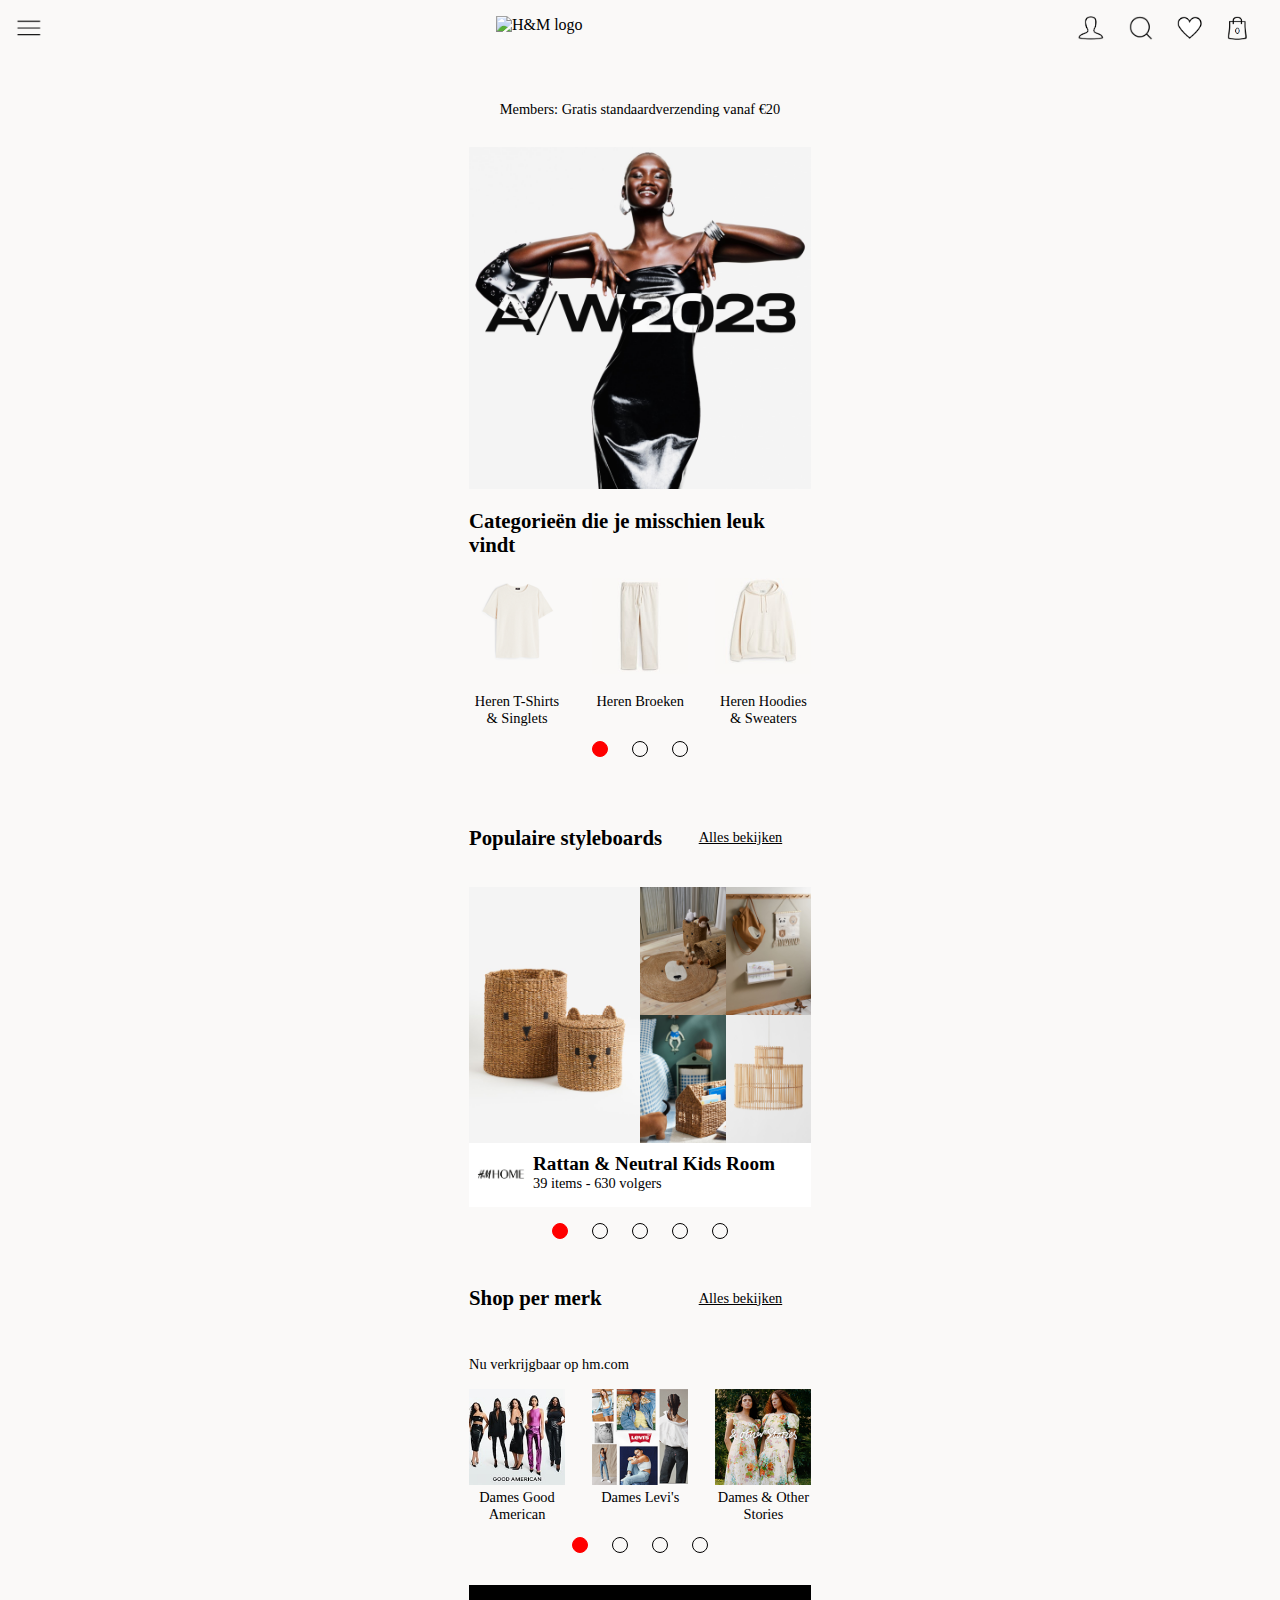
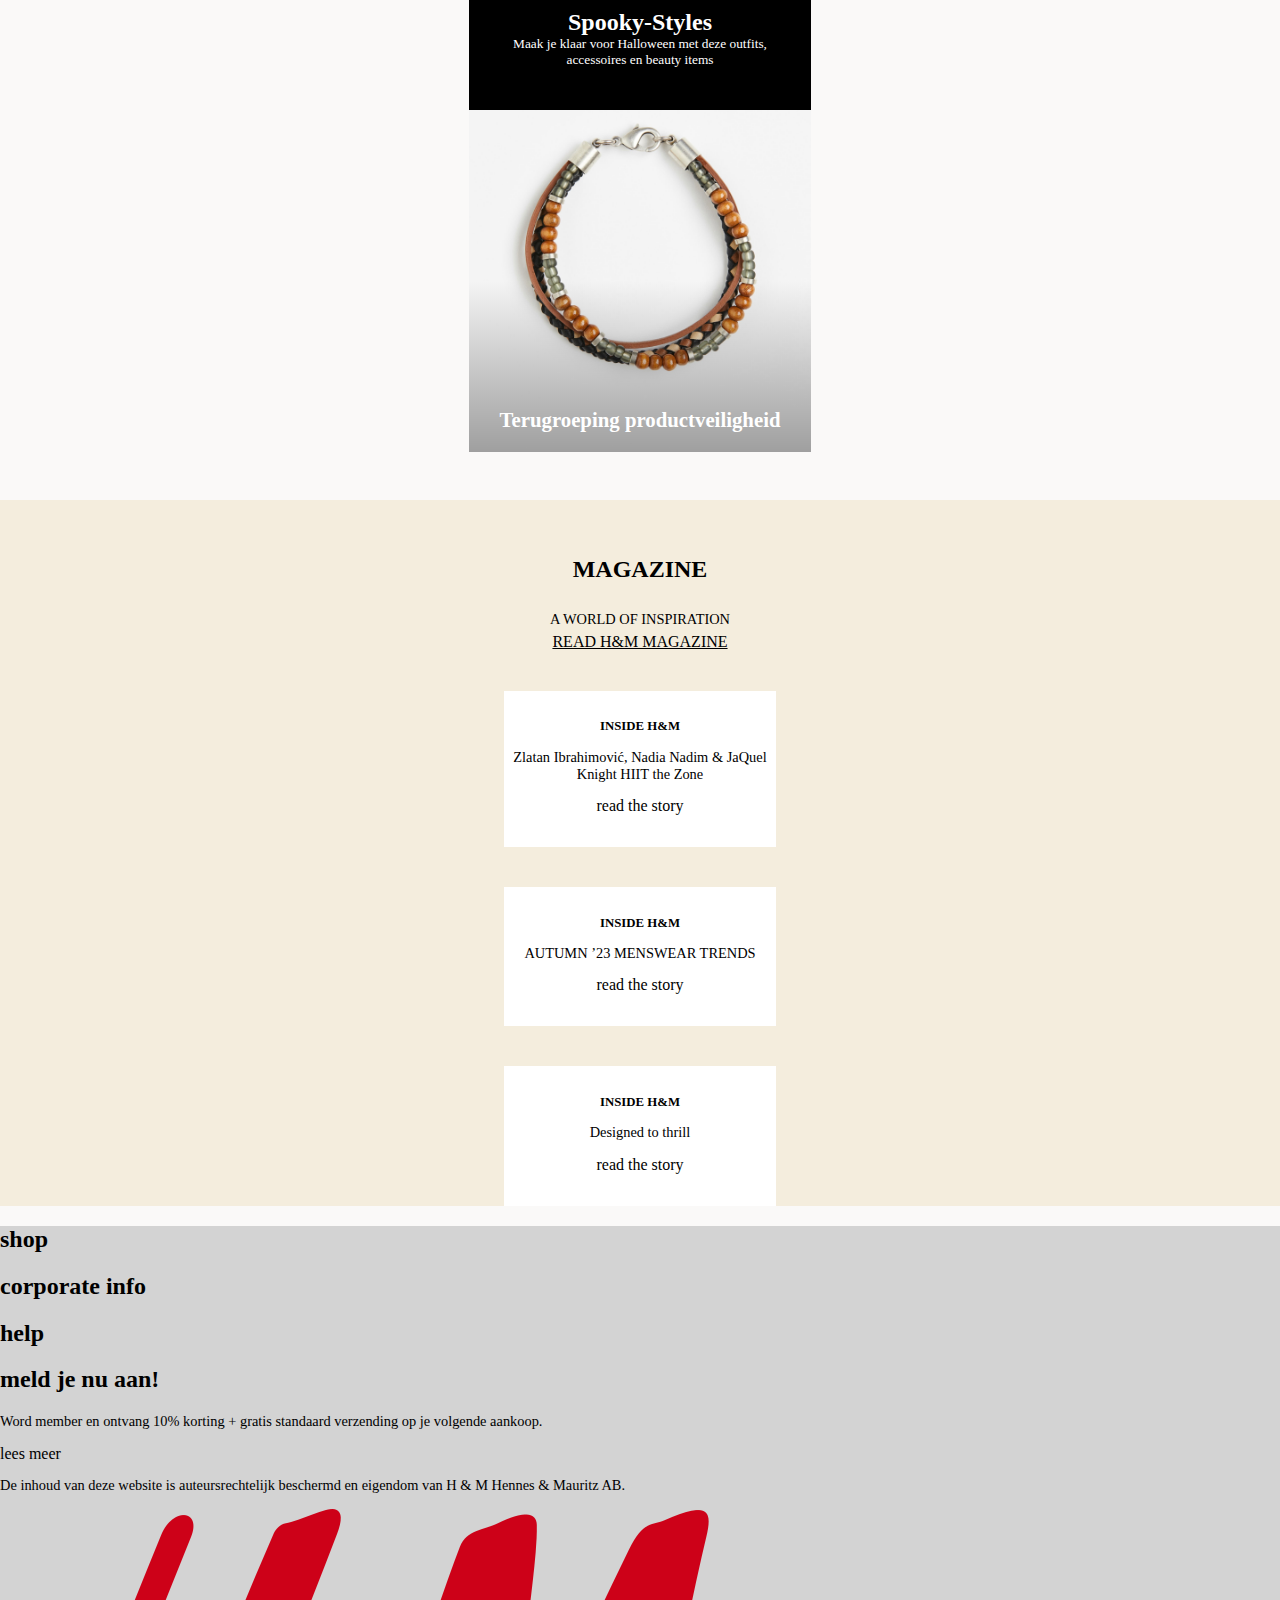
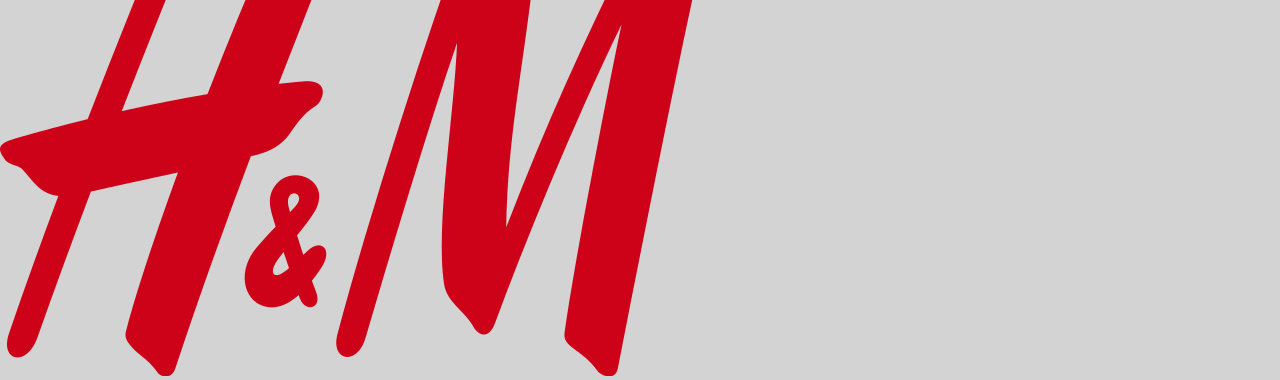
==== commit be07845b: "Add files via upload" ====
--- a/h&m website/index.html
+++ b/h&m website/index.html
@@ -319,15 +319,153 @@
 	<script defer src="scripts/script.js"></script>
 
 
-
-	<section class="magazine">
-		<h2>magazine</h2>
-	<p>a world of inspiration</p>
-	<a>read h&m magazine</a>
-	</section>
+	<section class="lastpart">
+
+		<section class="magazine">
+			<h2>magazine</h2>
+			<p>a world of inspiration</p>
+			<a>read h&m magazine</a>
+		</section>
+		
+		<section class="story">
+			<img src="images/story1.jpg" alt="">
+			<h2>inside h&m</h2>
+			<p>Zlatan Ibrahimović, Nadia Nadim & JaQuel Knight HIIT the Zone</p>
+			<a>read the story</a>
+		</section>
+
+		<section class="story">
+			<img src="images/story2.jpg" alt="">
+			<h2>inside h&m</h2>
+			<p>AUTUMN ’23 MENSWEAR TRENDS</p>
+			<a>read the story</a>
+		</section>
+
+		<section class="story">
+			<img src="images/story3.jpg" alt="">
+			<h2>inside h&m</h2>
+			<p>Designed to thrill</p>
+			<a>read the story</a>
+		</section>
+
+
+
+	</section>
+
+
+
 </main>
 <footer>
 
+	<section id="shop">
+		<h2>shop</h2>
+		<section class="closed">
+			<ul>
+				<li>
+					<p>dames</p>
+				</li>
+				<li>
+					<p>heren</p>
+				</li>
+				<li>
+					<p>divided</p>
+				</li>
+				<li>
+					<p>baby</p>
+				</li>
+				<li>
+					<p>kinderen</p>
+				</li>
+				<li>
+					<p>H&M HOME</p>
+				</li>
+				<li>
+					<p>sport</p>
+				</li>
+				<li>
+					<p>&brands</p>
+				</li>
+			</ul>
+		</section>
+	</section>
+
+	<section id="corp">
+		<h2>corporate info</h2>
+		<section class="closed">
+			<ul>
+				<li>
+					<p>carriére</p>
+				</li>
+				<li>
+					<p>over h&m group</p>
+				</li>
+				<li>
+					<p>duurzaamheid h&m group</p>
+				</li>
+				<li>
+					<p>press</p>
+				</li>
+				<li>
+					<p>investor relations</p>
+				</li>
+				<li>
+					<p>corporate governance</p>
+				</li>
+			</ul>
+		</section>
+		</section>
+
+		<section id="help">
+			<h2>help</h2>
+			<section class="closed">
+				<ul>
+					<li>
+						<p>klantenservice</p>
+					</li>
+					<li>
+						<p>mijn account</p>
+					</li>
+					<li>
+						<p>store locator</p>
+					</li>
+					<li>
+						<p>voorwaarden & privacy</p>
+					</li>
+					<li>
+						<p>contact</p>
+					</li>
+					<li>
+						<p>giftcards</p>
+					</li>
+					<li>
+						<p>oplichting melden</p>
+					</li>
+					<li>
+						<p>kennisgeven inzake cookies</p>
+					</li>
+					<li>
+						<p>cookie settings</p>
+					</li>
+				</ul>
+			</section>
+		</section>
+
+	</section>
+
+	<h2>meld je nu aan!</h2>
+	<p>Word member en ontvang 10% korting + gratis standaard verzending op je volgende aankoop. </p>
+
+	<a>lees meer</a>
+
+	<section class="socialmedia">
+
+	</section>
+
+	<p>De inhoud van deze website is auteursrechtelijk beschermd en eigendom van H & M Hennes & Mauritz AB.</p>
+
+	<img src="images/henm logo.png">
+
+
 </footer>
 </body>
 	
--- a/h&m website/styles/style.css
+++ b/h&m website/styles/style.css
@@ -41,7 +41,7 @@
 /*     TEXT     */
 /****************/
 
-h1, h2, h3, h4, p{
+h1, h2, h3, h4, p, a{
 	font-family: "HMsans";
 }
 
@@ -141,6 +141,7 @@
 	top: 0;
 	width: 100%;
 	position: fixed;
+	z-index: 20;
 }
 
 header img{
@@ -482,7 +483,59 @@
 /*      laatste sectie        */
 /******************************/
 
-.magazine{
+.lastpart{
 	background-color: rgb(244, 237, 221);
 	width: 100%;
+}
+
+.magazine{
+	text-transform: uppercase;
+	text-align: center;
+}
+
+.magazine h2{
+	padding-top: 2.3em;
+}
+
+.magazine a{
+	text-decoration: underline;
+}
+
+.magazine h2, .magazine p, .magazine a:first-of-type{
+	margin-bottom: .3em;
+	margin-top: 2em;
+}
+
+.story{
+	width: 17em;
+	margin: 0 auto;
+	margin-top: 2.5em;
+	background-color: white;
+	text-align: center;
+	padding-bottom: 2em;
+}
+
+.story img{
+	width: 17em;
+}
+
+.story h2{
+	font-size: .8em;
+	text-transform: uppercase;
+}
+
+.story a{
+	margin: 5em;
+}
+
+/******************************/
+/*          footer            */
+/******************************/
+
+footer{
+	background-color: lightgray;
+}
+
+footer h2:hover{
+	color: red;
 }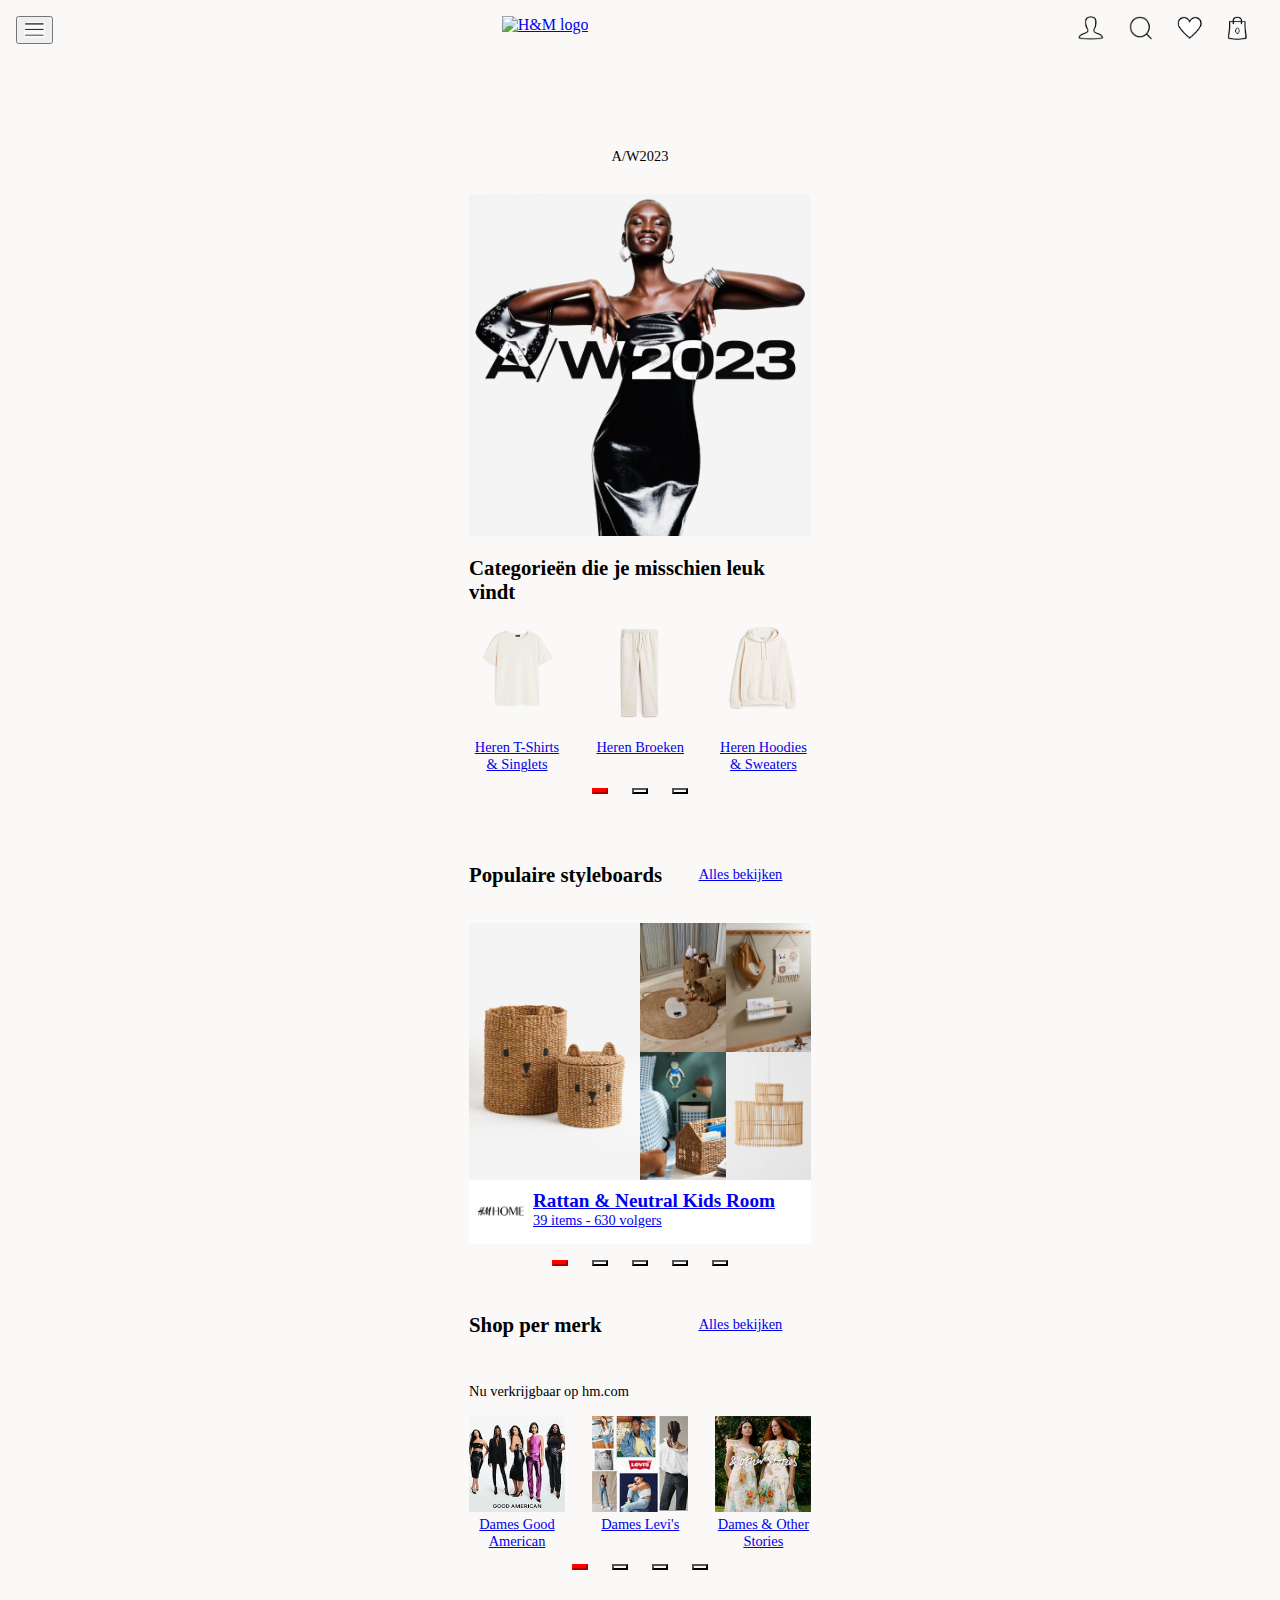
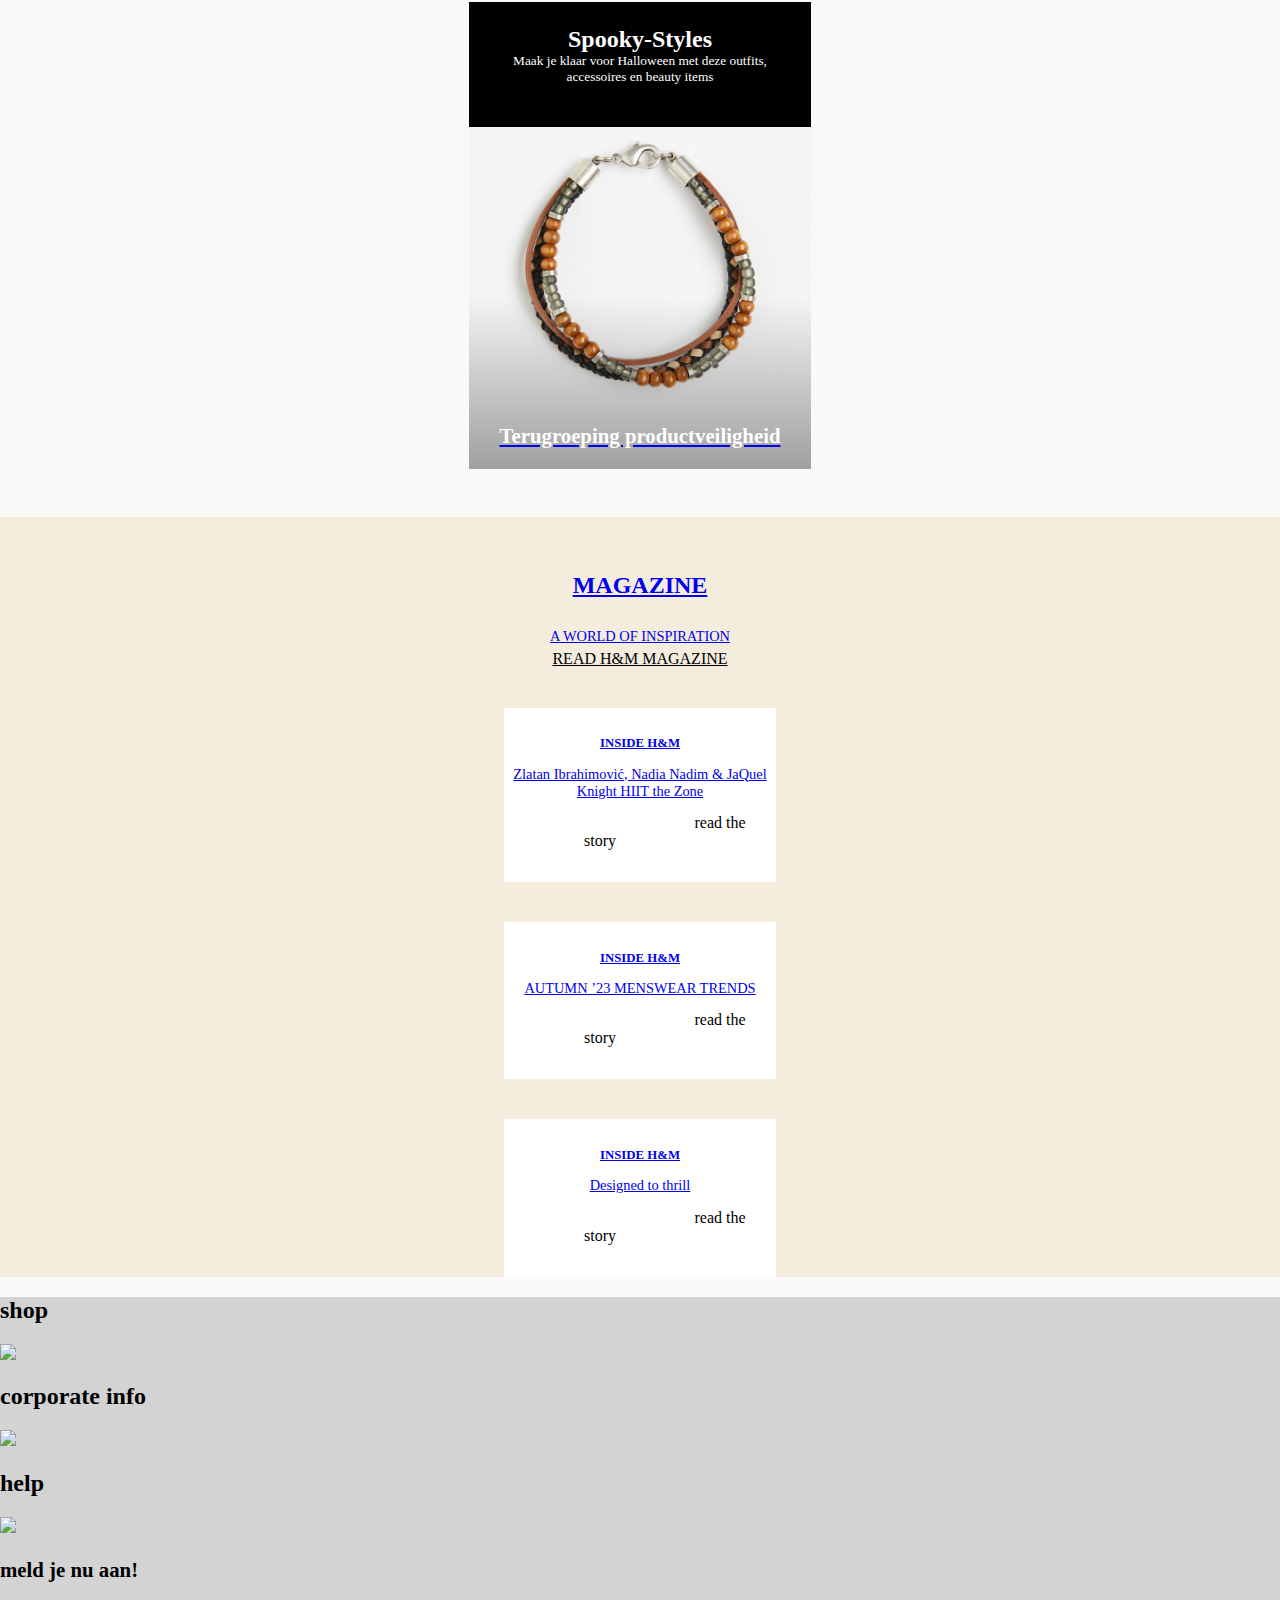
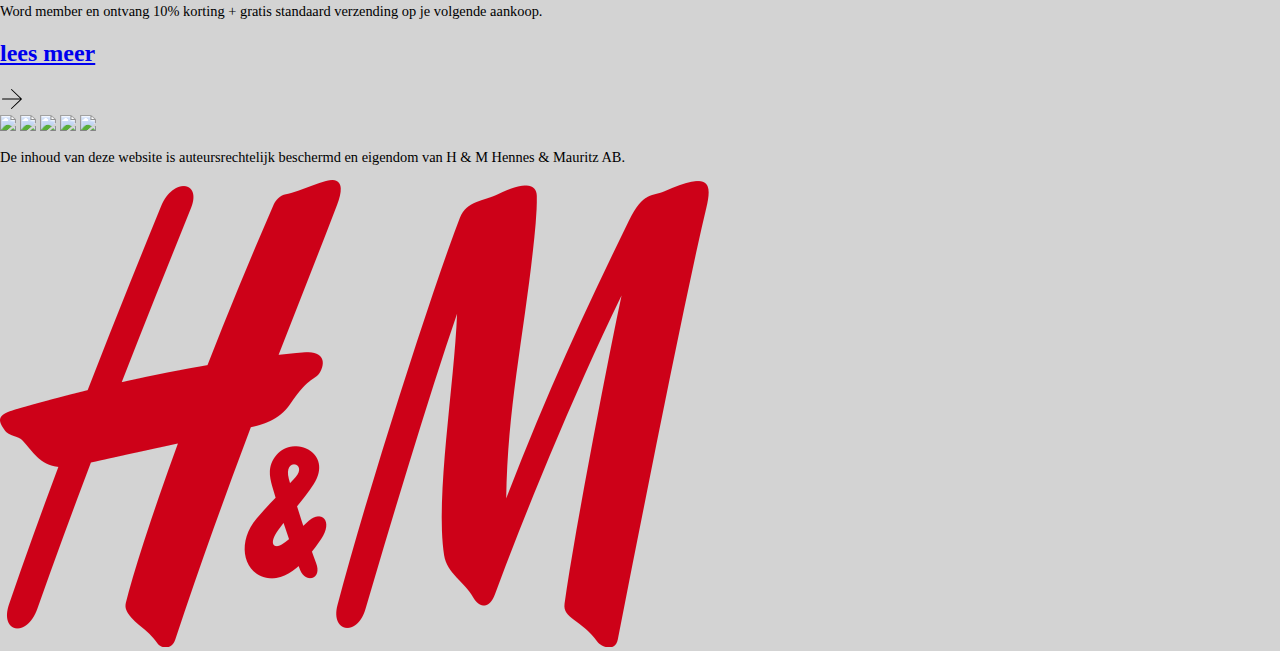
==== commit 14f5b38c: "Add files via upload" ====
--- a/h&m website/index.html
+++ b/h&m website/index.html
@@ -1,472 +1,534 @@
-<!doctype html>
-<html lang="nl">
-	
-<head>
-	<meta charset="UTF-8">
-	<meta name="author" content="Mara de Bruijn">
-	<meta name="viewport" content="width=device-width, initial-scale=1">
-	
-	<title>homepage</title>
-	
-	<link href="styles/style.css" rel="stylesheet">
-	<link rel="icon" type="image/svg+xml" href="images/favicon.svg">
-</head>
-
-<body>
-	<header>
-		<nav>
-			<img src="images/menu icon.PNG" alt="menu">
-		</nav>
-			<img src="images/henm logo.PNG" alt="H&M logo">
-		<ul>
-			<section class="profiel">
-				<li><img src="images/profiel icon.PNG" alt="profiel">
-				</li>
-				<section class="profieldd">
-					<a><h2>Inloggen</h2></a>
-					<a><p>Mijn account</p></a>
-					<a><p>Membership info</p></a>
-					<a><p>Nog geen member? Meld je hier aan!</p></a>
-				</section>
-				</section>
-			<li><img src="images/zoek icon.PNG" alt="zoeken"></li>
-			<li><img src="images/wishlist icon.PNG" alt="wishlist"></li>
-			<li><img src="images/cart icon.PNG" alt="winkelwagen"></li>
-		</ul>
-	</header>
-<main>
-	
-	<h1>Members: Gratis standaardverzending vanaf €20</h1>
-
-	<section class="block1">
-		
-		<img src="images/mainmodel.jpg" class="img1" alt="Vrouwelijk model met een zwarte jurk. De text op de afbeelding is A/W2023.">
-		
-	</section>
-
-	<section class="tussendoor">
-
-		<h3> Categorieën die je misschien leuk vindt </h3>
-		<ul>
-			<li id="stshirt">
-				<img src="images/tshirt.png" alt="wit t-shirt">
-				<p>heren t-shirts & singlets</p>
-			</li>
-
-			<li>
-				<img src="images/joggingbroek.jpg" alt="witte broek gemaakt van een zachte stof">
-				<p>heren broeken</p>
-			</li>
-
-			<li>
-				<img src="images/sweater.jpg" alt="witte sweater">
-				<p>heren hoodies & sweaters</p>
-			</li>
-
-			<li id="snieuw">
-				<img src="images/nieuweitems.png" alt="een witte cirkel met hierin de tekst: Nieuwe Items">
-				<p>heren kleding</p>
-			</li>
-
-			<li>
-				<img src="images/broek.jpg" alt="witte spijkerbroek">
-				<p>heren jeans</p>
-			</li>
-
-			<li>
-				<img src="images/pyjama.jpg" alt="witte jas">
-				<p>heren jassen & mantels</p>
-			</li>
-
-			<li id="soverhemd">
-				<img src="images/overhemd.jpg" alt="wit overhemd">
-				<p>heren overhemds</p>
-			</li>
-
-			<li>
-				<img src="images/hnmhome.jpg" alt="witte vaas">
-				<p>h&m HOME</p>
-			</li>
-
-			<li>
-				<img src="images/jasje.jpg" alt="witte blazer">
-				<p>heren premium selection</p>
-			</li>
-		</ul>
-
-		<section class="knop">
-			<a id="rec1" class="clicked"></a>
-			<a id="rec2" class="unclicked"></a>
-			<a id="rec3" class="unclicked"></a>
-		</section>
-			
-	</section>
-	
-	<section class="scrollgroup2">
-		
-		<section class="titeltekst">
-			<h3>Populaire styleboards</h3>
-			<p>Alles bekijken</p>
-		</section>
-
-		<ul>
-			<li id="sgslide1">
-				<img src="images/rattan1.jpg" alt="twee rattan mandjes met een dieren-gezicht.">
-				<img src="images/rattan2.jpg" alt="">
-				<img src="images/rattan3.jpg" alt="">
-				<img src="images/rattan4.jpg" alt="">
-				<img src="images/rattan5.jpg" alt="rattan lampenkap">
-				
-				<section>
-					<img src="images/hnmhome.jpeg" alt="H&M Home logo">
-					<h4>rattan & neutral kids room</h4>
-					<p>39 items - 630 volgers</p>
-				</section>
-				
-			</li>
-
-			<li id="sgslide2">
-				<img src="images/refresh1.jpg" alt="twee rattan mandjes met een dieren-gezicht.">
-				<img src="images/refresh2.jpg" alt="">
-				<img src="images/refresh3.jpg" alt="">
-				<img src="images/refresh4.jpg" alt="">
-				<img src="images/refresh5.jpg" alt="">
-				
-				<section>
-					<img src="images/hnmhome.jpeg" alt="H&M Home logo">
-					<h4>home refresh</h4>
-					<p>40 items - 1892 volgers</p>
-				</section>
-
-			</li>
-
-			<li id="sgslide3">
-				<img src="images/autumn1.jpg" alt="twee rattan mandjes met een dieren-gezicht.">
-				<img src="images/autumn2.jpg" alt="">
-				<img src="images/autumn3.jpg" alt="">
-				<img src="images/autumn4.jpg" alt="">
-				<img src="images/autumn5.jpg" alt="">
-				
-				<section>
-					<img src="images/hnmhome.jpeg" alt="H&M Home logo">
-					<h4>getting autumn ready</h4>
-					<p>38 items - 712 volgers</p>
-				</section>
-
-			
-			</li>
-
-			<li id="sgslide4">
-				<img src="images/classic1.jpg" alt="twee rattan mandjes met een dieren-gezicht.">
-				<img src="images/classic2.jpg" alt="">
-				<img src="images/classic3.jpg" alt="">
-				<img src="images/classic4.jpg" alt="">
-				<img src="images/classic5.jpg" alt="">
-				
-				<section>
-					<img src="images/hnmhome.jpeg" alt="H&M Home logo">
-					<h4>a classic touch</h4>
-					<p>16 items - 510 volgers</p>
-				</section>
-
-			
-			</li>
-
-			<li id="sgslide5">
-				<img src="images/baby1.jpg" alt="twee rattan mandjes met een dieren-gezicht.">
-				<img src="images/baby2.jpg" alt="">
-				<img src="images/baby3.jpeg" alt="">
-				<img src="images/baby4.jpg" alt="">
-				<img src="images/baby5.jpg" alt="">
-				
-				<section>
-					<img src="images/henm logo.png" alt="H&M logo">
-					<h4>baby exclusice</h4>
-					<p>22 items - 6129 volgers</p>
-				</section>
-
-			
-			</li>
-		</ul>
-	</section>
-
-	
-	<section class="knop">
-		<a id="select1" class="clicked"></a>
-		<a id="select2" class="unclicked"></a>
-		<a id="select3" class="unclicked"></a>
-		<a id="select4" class="unclicked"></a>
-		<a id="select5" class="unclicked"></a>
-	</section>
-
-
-	<section class="scrollgroup3">
-		
-		<section class="titeltekst">
-			<h3>Shop per merk</h3>
-			<p>Alles bekijken</p>
-		</section>
-
-			<p>Nu verkrijgbaar op hm.com</p>
-
-		<ul>
-			<li id="merk1">
-				<img src="images/good-american.jpg" alt="">
-				<p>dames good american</p>
-			</li>
-
-			<li>
-				<img src="images/levis.png" alt="">
-				<p>dames levi's</p>
-			</li>
-
-			<li>
-				<img src="images/stories.png" alt="">
-				<p>dames & other stories</p>
-			</li>
-
-			<li id="merk2">
-				<img src="images/vans.jpg" alt="">
-				<p>heren vans</p>
-			</li>
-
-			<li>
-				<img src="images/arket.png" alt="">
-				<p>heren ARKET</p>
-			</li>
-
-			<li>
-				<img src="images/reima.png" alt="">
-				<p>kinderen reima</p>
-			</li>
-
-			<li id="merk3">
-				<img src="images/kinderarket.jpg" alt="">
-				<p>kinderen ARKET</p>
-			</li>
-
-			<li>
-				<img src="images/fila.jpg" alt="">
-				<p>kinderen FILA</p>
-			</li>
-
-			<li>
-				<img src="images/homearket.jpg" alt="">
-				<p>H&M HOME ARKET</p>
-			</li>
-
-			<li id="merk4">
-				<img src="images/postery.jpg" alt="">
-				<p>H&M HOME postery</p>
-			</li>
-
-		</ul>
-
-		<section class="knop">
-			<a id="mknop1" class="clicked"></a>
-			<a id="mknop2" class="unclicked"></a>
-			<a id="mknop3" class="unclicked"></a>
-			<a id="mknop4" class="unclicked"></a>
-		</section>
-
-	</section>
-
-
-
-	<section class="spooky">
-
-		<section>
-			<h2>spooky-styles</h2>
-			<p>Maak je klaar voor Halloween met deze outfits, accessoires en beauty items</p>
-		</section>
-
-		<section>
-			<ul class="closed">
-				<li>
-					<h2>Dames</h2>
-				</li>
-				<li>
-					<h2>Baby</h2>
-				</li>
-				<li>
-					<h2>Kinderen</h2>
-				</li>
-				<li>
-					<h2>H&M HOME</h2>
-				</li>
-				<li>
-					<h2>Beauty</h2>
-				</li>
-			</ul>
-		</section>
-	</section>
-
-
-
-
-	<section class="block2">
-
-		<section></section>
-		
-		<h3>Terugroeping productveiligheid</h3>
-		
-		<img src="images/recalled.jpg" class="img2" alt="Een armband met een aantal bruine bedeltjes.">
-
-	</section>
-
-	
-
-	<script defer src="scripts/script.js"></script>
-
-
-	<section class="lastpart">
-
-		<section class="magazine">
-			<h2>magazine</h2>
-			<p>a world of inspiration</p>
-			<a>read h&m magazine</a>
-		</section>
-		
-		<section class="story">
-			<img src="images/story1.jpg" alt="">
-			<h2>inside h&m</h2>
-			<p>Zlatan Ibrahimović, Nadia Nadim & JaQuel Knight HIIT the Zone</p>
-			<a>read the story</a>
-		</section>
-
-		<section class="story">
-			<img src="images/story2.jpg" alt="">
-			<h2>inside h&m</h2>
-			<p>AUTUMN ’23 MENSWEAR TRENDS</p>
-			<a>read the story</a>
-		</section>
-
-		<section class="story">
-			<img src="images/story3.jpg" alt="">
-			<h2>inside h&m</h2>
-			<p>Designed to thrill</p>
-			<a>read the story</a>
-		</section>
-
-
-
-	</section>
-
-
-
-</main>
-<footer>
-
-	<section id="shop">
-		<h2>shop</h2>
-		<section class="closed">
-			<ul>
-				<li>
-					<p>dames</p>
-				</li>
-				<li>
-					<p>heren</p>
-				</li>
-				<li>
-					<p>divided</p>
-				</li>
-				<li>
-					<p>baby</p>
-				</li>
-				<li>
-					<p>kinderen</p>
-				</li>
-				<li>
-					<p>H&M HOME</p>
-				</li>
-				<li>
-					<p>sport</p>
-				</li>
-				<li>
-					<p>&brands</p>
-				</li>
-			</ul>
-		</section>
-	</section>
-
-	<section id="corp">
-		<h2>corporate info</h2>
-		<section class="closed">
-			<ul>
-				<li>
-					<p>carriére</p>
-				</li>
-				<li>
-					<p>over h&m group</p>
-				</li>
-				<li>
-					<p>duurzaamheid h&m group</p>
-				</li>
-				<li>
-					<p>press</p>
-				</li>
-				<li>
-					<p>investor relations</p>
-				</li>
-				<li>
-					<p>corporate governance</p>
-				</li>
-			</ul>
-		</section>
-		</section>
-
-		<section id="help">
-			<h2>help</h2>
-			<section class="closed">
-				<ul>
-					<li>
-						<p>klantenservice</p>
-					</li>
-					<li>
-						<p>mijn account</p>
-					</li>
-					<li>
-						<p>store locator</p>
-					</li>
-					<li>
-						<p>voorwaarden & privacy</p>
-					</li>
-					<li>
-						<p>contact</p>
-					</li>
-					<li>
-						<p>giftcards</p>
-					</li>
-					<li>
-						<p>oplichting melden</p>
-					</li>
-					<li>
-						<p>kennisgeven inzake cookies</p>
-					</li>
-					<li>
-						<p>cookie settings</p>
-					</li>
-				</ul>
-			</section>
-		</section>
-
-	</section>
-
-	<h2>meld je nu aan!</h2>
-	<p>Word member en ontvang 10% korting + gratis standaard verzending op je volgende aankoop. </p>
-
-	<a>lees meer</a>
-
-	<section class="socialmedia">
-
-	</section>
-
-	<p>De inhoud van deze website is auteursrechtelijk beschermd en eigendom van H & M Hennes & Mauritz AB.</p>
-
-	<img src="images/henm logo.png">
-
-
-</footer>
-</body>
-	
-</html>
+<!doctype html>
+<html lang="nl">
+	
+<head>
+	<meta charset="UTF-8">
+	<meta name="author" content="Mara de Bruijn">
+	<meta name="viewport" content="width=device-width, initial-scale=1">
+	
+	<title>homepage</title>
+	
+	<link href="styles/style.css" rel="stylesheet">
+	<link rel="icon" type="image/svg+xml" href="images/favicon.svg">
+</head>
+
+<body>
+	<header>
+		<nav>
+			<button><img src="images/menu icon.PNG" alt="menu"></button>
+		</nav>
+            <a href="index.html"><img src="images/henm logo.PNG" alt="H&M logo"></a>
+		<ul>
+			<section class="profiel">
+				<li><img src="images/profiel icon.PNG" alt="profiel">
+				</li>
+				<section class="profieldd">
+					<a href="index.html"><h2>Inloggen</h2></a>
+					<a href="index.html"><p>Mijn account</p></a>
+					<a href="index.html"><p>Membership info</p></a>
+					<a href="index.html"><p>Nog geen member? Meld je hier aan!</p></a>
+				</section>
+				</section>
+			<li><a href="index.html"><img src="images/zoek icon.PNG" alt="zoeken"></a></li>
+			<li><a href="index.html"><img src="images/wishlist icon.PNG" alt="wishlist"></a></li>
+			<li><a href="index.html"><img src="images/cart icon.PNG" alt="winkelwagen"></a></li>
+		</ul>
+	</header>
+<main>
+	
+	<a href="index.html"><h2 class="members">Members: Gratis standaardverzending vanaf €20</h2></a>
+
+    <h1>A/W2023</h1>
+	<section class="block1">
+		<a href="index.html"><img src="images/mainmodel.jpg" class="img1" alt="Vrouwelijk model met een zwarte jurk. De text op de afbeelding is A/W2023.">
+		</a>
+
+	</section>
+
+	<section class="tussendoor">
+
+		<h3> Categorieën die je misschien leuk vindt </h3>
+		<ul>
+			<li id="stshirt">
+				<a href="index.html"><img src="images/tshirt.png" alt="wit t-shirt">
+				<p>heren t-shirts & singlets</p></a>
+			</li>
+
+			<li>
+				<a href="index.html"><img src="images/joggingbroek.jpg" alt="witte broek gemaakt van een zachte stof">
+				<p>heren broeken</p></a>
+			</li>
+
+			<li>
+				<a href="index.html"><img src="images/sweater.jpg" alt="witte sweater">
+				<p>heren hoodies & sweaters</p></a>
+			</li>
+
+			<li id="snieuw">
+				<a href="index.html"><img src="images/nieuweitems.png" alt="een witte cirkel met hierin de tekst: Nieuwe Items">
+				<p>heren kleding</p></a>
+			</li>
+
+			<li>
+				<a href="index.html"><img src="images/broek.jpg" alt="witte spijkerbroek">
+				<p>heren jeans</p></a>
+			</li>
+
+			<li>
+				<a href="index.html"><img src="images/pyjama.jpg" alt="witte jas">
+				<p>heren jassen & mantels</p></a>
+			</li>
+
+			<li id="soverhemd">
+				<a href="index.html"><img src="images/overhemd.jpg" alt="wit overhemd">
+				<p>heren overhemds</p></a>
+			</li>
+
+			<li>
+				<a href="index.html"><img src="images/hnmhome.jpg" alt="witte vaas">
+				<p>h&m HOME</p></a>
+			</li>
+
+			<li>
+				<a href="index.html"><img src="images/jasje.jpg" alt="witte blazer">
+				<p>heren premium selection</p></a>
+			</li>
+		</ul>
+
+		<section class="knop">
+			<button id="rec1" class="clicked"></button>
+			<button id="rec2" class="unclicked"></button>
+			<button id="rec3" class="unclicked"></button>
+		</section>
+			
+	</section>
+	
+	<section class="scrollgroup2">
+		
+		<section class="titeltekst">
+			<h3>Populaire styleboards</h3>
+			<a href="index.html"><p>Alles bekijken</p></a>
+		</section>
+
+		<ul>
+			<a href="index.html">
+                <li id="sgslide1">
+                    <img src="images/rattan1.jpg" alt="twee rattan mandjes met een dieren-gezicht.">
+                    <img src="images/rattan2.jpg" alt="dezelfde mandjes, en een kleed van hezelfde materiaal">
+                    <img src="images/rattan3.jpg" alt="kapstok met twee rattan tasjes hieraan">
+                    <img src="images/rattan4.jpg" alt="kamer met een rattan stijl">
+                    <img src="images/rattan5.jpg" alt="rattan lampenkap">
+                    
+                    <section>
+                        <img aria-hidden src="images/hnmhome.jpeg">
+                        <h4>rattan & neutral kids room</h4>
+                        <p>39 items - 630 volgers</p>
+                    </section>
+                </li>
+            </a>
+
+            <a href="index.html">
+                <li id="sgslide2">
+                    <img src="images/refresh1.jpg" alt="wit kleed">
+                    <img src="images/refresh2.jpg" alt="bruine wasmand">
+                    <img src="images/refresh3.jpg" alt="blauw, glazen vaasje">
+                    <img src="images/refresh4.jpg" alt="een houten nachtkastje naast een wit bed">
+                    <img src="images/refresh5.jpg" alt="een witte lamp met bruine ondersteuning">
+                    
+                    <section>
+                        <img aria-hidden src="images/hnmhome.jpeg">
+                        <h4>home refresh</h4>
+                        <p>40 items - 1892 volgers</p>
+                    </section>
+                </li>
+            </a>
+
+
+            <a href="index.html">
+                <li id="sgslide3">
+                    <img src="images/autumn1.jpg" alt="een riete mandje">
+                    <img src="images/autumn2.jpg" alt="twee mandjes en een kleed">
+                    <img src="images/autumn3.jpg" alt="zacht wit kleed">
+                    <img src="images/autumn4.jpg" alt="geel kussen">
+                    <img src="images/autumn5.jpg" alt="woonkamer met herfst kleuren">
+                    
+                    <section>
+                        <img aria-hidden src="images/hnmhome.jpeg">
+                        <h4>getting autumn ready</h4>
+                        <p>38 items - 712 volgers</p>
+                    </section>
+                </li>
+            </a>
+
+
+            <a href="index.html">
+                <li id="sgslide4">
+                    <img src="images/classic1.jpg" alt="spiegel met een goude rand">
+                    <img src="images/classic2.jpg" alt="twee goude bakjes">
+                    <img src="images/classic3.jpg" alt="een goude kaarsenhouder">
+                    <img src="images/classic4.jpg" alt="vaas met een marmer patroon">
+                    <img src="images/classic5.jpg" alt="goude kaarsenhouder met drie houders">
+                    
+                    <section>
+                        <img aria-hidden src="images/hnmhome.jpeg" alt="H&M Home logo">
+                        <h4>a classic touch</h4>
+                        <p>16 items - 510 volgers</p>
+                    </section>
+                </li>
+            </a>
+
+
+            <a href="index.html">
+                <li id="sgslide5">
+                    <img src="images/baby1.jpg" alt="wit slabbetje">
+                    <img src="images/baby2.jpg" alt="groene baby romper met een klein jasje">
+                    <img src="images/baby3.jpeg" alt="baby met een kleurrijke hoed">
+                    <img src="images/baby4.jpg" alt="groen gestreepte outfit voor een baby">
+                    <img src="images/baby5.jpg" alt="jasje met meerdere gekleurde plekken">
+                    
+                    <section>
+                        <img aria-hidden src="images/henm logo.png" alt="H&M logo">
+                        <h4>baby exclusice</h4>
+                        <p>22 items - 6129 volgers</p>
+                    </section>                
+                </li>
+            </a>
+
+		</ul>
+	</section>
+
+	
+	<section class="knop">
+		<button id="select1" class="clicked"></button>
+		<button id="select2" class="unclicked"></button>
+		<button id="select3" class="unclicked"></button>
+		<button id="select4" class="unclicked"></button>
+		<button id="select5" class="unclicked"></button>
+	</section>
+
+
+	<section class="scrollgroup3">
+		
+		<section class="titeltekst">
+			<h3>Shop per merk</h3>
+			<a href="index.html"><p>Alles bekijken</p></a>
+		</section>
+
+			<p>Nu verkrijgbaar op hm.com</p>
+
+		<ul>
+            <a href="index.html">
+                <li id="merk1">
+                    <img src="images/good-american.jpg" alt="4 vrouwen in zwarte kleding, en een in roze">
+                    <p>dames good american</p>
+                </li>
+            </a>
+
+            <a href="index.html">
+                <li>
+                    <img src="images/levis.png" alt="collage van fotos van vrouwen die levi producten dragen">
+                    <p>dames levi's</p>
+                </li>
+            </a>
+
+            <a href="index.html">
+                <li>
+                    <img src="images/stories.png" alt="twee vrouwen in zomerjurken in een park">
+                    <p>dames & other stories</p>
+                </li>
+            </a>
+
+            <a href="index.html">
+                <li id="merk2">
+                    <img src="images/vans.jpg" alt="man met een bord waarop het vans logo staat">
+                    <p>heren vans</p>
+                </li>
+            </a>
+
+            <a href="index.html">
+                <li>
+                    <img src="images/arket.png" alt="man in een witte bloes en de tekst arket">
+                    <p>heren ARKET</p>
+                </li>
+            </a>
+
+            <a href="index.html">
+                <li>
+                    <img src="images/reima.png" alt="blij kind in een winter jas, met de tekst reima">
+                    <p>kinderen reima</p>
+                </li>
+            </a>
+
+            <a href="index.html">
+                <li id="merk3">
+                    <img src="images/kinderarket.jpg" alt="kind in een nette blauwe jas, met de tekst arket">
+                    <p>kinderen ARKET</p>
+                </li>
+            </a>
+
+            <a href="index.html">
+                <li>
+                    <img src="images/fila.jpg" alt="een vrouw die op een basketbalring zit, met het fila logo">
+                    <p>kinderen FILA</p>
+                </li>
+            </a>
+
+            <a href="index.html">
+                <li>
+                    <img src="images/homearket.jpg" alt="tafel met een aantal blauwe borden en een blauwe vaas, met de tekst arket">
+                    <p>H&M HOME ARKET</p>
+                </li>
+            </a>
+
+            <a href="index.html">
+                <li id="merk4">
+                    <img src="images/postery.jpg" alt="vrolijk gedecoreerde woonkamer, met de tekst postery">
+                    <p>H&M HOME postery</p>
+                </li>
+            </a>
+
+		</ul>
+
+		<section class="knop">
+			<button id="mknop1" class="clicked"></button>
+			<button id="mknop2" class="unclicked"></button>
+			<button id="mknop3" class="unclicked"></button>
+			<button id="mknop4" class="unclicked"></button>
+		</section>
+
+	</section>
+
+
+
+	<section class="spooky">
+
+		<section>
+			<h2>spooky-styles</h2>
+			<p>Maak je klaar voor Halloween met deze outfits, accessoires en beauty items</p>
+		</section>
+
+		<section>
+			<ul class="closed">
+                <a href="index.html">
+                    <li>
+                        <h2>Dames</h2>
+                        <img aria-hidden src="images/pijltje.svg">
+                    </li>
+                </a>
+
+                <a href="index.html">
+                    <li>
+                        <h2>Baby</h2>
+                        <img aria-hidden src="images/pijltje.svg">
+                    </li>
+                </a>
+
+                <a href="index.html">
+                    <li>
+                        <h2>Kinderen</h2>
+                        <img aria-hidden src="images/pijltje.svg">
+                    </li>
+                </a>
+
+                <a href="index.html">
+                    <li>
+                        <h2>H&M HOME</h2>
+                        <img aria-hidden src="images/pijltje.svg">
+                    </li>
+                </a>
+
+                <a href="index.html">
+                    <li>
+                        <h2>Beauty</h2>
+                        <img aria-hidden src="images/pijltje.svg">
+                    </li>
+                </a>
+
+			</ul>
+		</section>
+	</section>
+
+
+
+    <a href="index.html" class="ablock"> 
+        <section class="block2">
+
+            <section></section>
+            
+            <h3>Terugroeping productveiligheid</h3>
+            
+            <img src="images/recalled.jpg" class="img2" alt="Een armband met een aantal bruine bedeltjes.">
+
+        </section>
+    </a>
+
+
+	<section class="lastpart">
+
+		<section class="magazine">
+            <a href="index.html">
+                <h2>magazine</h2>
+                <p>a world of inspiration</p>
+                <a>read h&m magazine</a>
+            </a>
+		</section>
+		
+		<section class="story">
+            <a href="index.html">
+                <img src="images/story1.jpg" alt="">
+                <h2>inside h&m</h2>
+                <p>Zlatan Ibrahimović, Nadia Nadim & JaQuel Knight HIIT the Zone</p>
+                <a> read the story</a>
+            </a>
+		</section>
+
+		<section class="story">
+            <a href="index.html">
+                <img src="images/story2.jpg" alt="">
+                <h2>inside h&m</h2>
+                <p>AUTUMN ’23 MENSWEAR TRENDS</p>
+                <a> read the story</a>
+            </a>
+		</section>
+
+		<section class="story">
+            <a href="index.html">
+                <img src="images/story3.jpg" alt="">
+                <h2>inside h&m</h2>
+                <p>Designed to thrill</p>
+                <a> read the story</a>
+            </a>
+		</section>
+
+
+
+	</section>
+
+
+
+</main>
+<footer>
+
+	<section id="shop">
+		<article><h2>shop</h2><img aria-hidden src="images/dropdwn.svg"></article>
+		<section class="closed">
+			<ul>
+				<li>
+					<a href="index.html">dames</a>
+				</li>
+				<li>
+					<a href="index.html">heren</a>
+				</li>
+				<li>
+					<a href="index.html">divided</a>
+				</li>
+				<li>
+					<a href="index.html">baby</a>
+				</li>
+				<li>
+					<a href="index.html">kinderen</a>
+				</li>
+				<li>
+					<a href="index.html">H&M HOME</a>
+				</li>
+				<li>
+					<a href="index.html">sport</a>
+				</li>
+				<li>
+					<a href="index.html">&brands</a>
+				</li>
+			</ul>
+		</section>
+	</section>
+
+	<section id="corp">
+		<article><h2>corporate info</h2><img aria-hidden src="images/dropdwn.svg"></article>
+		<section class="closed">
+			<ul>
+				<li>
+					<a href="index.html">carriére</a>
+				</li>
+				<li>
+					<a href="index.html">over h&m group</a>
+				</li>
+				<li>
+					<a href="index.html">duurzaamheid h&m group</a>
+				</li>
+				<li>
+					<a href="index.html">press</a>
+				</li>
+				<li>
+					<a href="index.html">investor relations</a>
+				</li>
+				<li>
+					<a href="index.html">corporate governance</a>
+				</li>
+			</ul>
+		</section>
+		</section>
+
+		<section id="help">
+			<article><h2>help</h2><img aria-hidden src="images/dropdwn.svg"></article>
+			<section class="closed">
+				<ul>
+					<li>
+						<a href="index.html">klantenservice</a>
+					</li>
+					<li>
+						<a href="index.html">mijn account</a>
+					</li>
+					<li>
+						<a href="index.html">store locator</a>
+					</li>
+					<li>
+						<a href="index.html">voorwaarden & privacy</a>
+					</li>
+					<li>
+						<a href="index.html">contact</a>
+					</li>
+					<li>
+						<a href="index.html">giftcards</a>
+					</li>
+					<li>
+						<a href="index.html">oplichting melden</a>
+					</li>
+					<li>
+						<a href="index.html">kennisgeven inzake cookies</a>
+					</li>
+					<li>
+						<a href="index.html">cookie settings</a>
+					</li>
+				</ul>
+			</section>
+		</section>
+
+	</section>
+
+	<h3>meld je nu aan!</h3>
+	<p>Word member en ontvang 10% korting + gratis standaard verzending op je volgende aankoop. </p>
+
+	<a href="index.html" class="lees"><h2>lees meer</h2> <img aria-hidden src="images/pijltje.svg"></a>
+
+	<section class="socialmedia">
+        <a href="index.html"><img src="images/fb.svg"></a>
+        <a href="index.html"><img src="images/twitter.svg"></a>
+        <a href="index.html"><img src="images/instagram.svg"></a>
+        <a href="index.html"><img src="images/youtube.svg"></a>
+        <a href="index.html"><img src="images/pinterest.svg"></a>
+	</section>
+
+	<p>De inhoud van deze website is auteursrechtelijk beschermd en eigendom van H & M Hennes & Mauritz AB.</p>
+
+	<img src="images/henm logo.png">
+
+
+
+
+
+
+    <script defer src="scripts/script.js"></script>
+
+</footer>
+</body>
+	
+</html>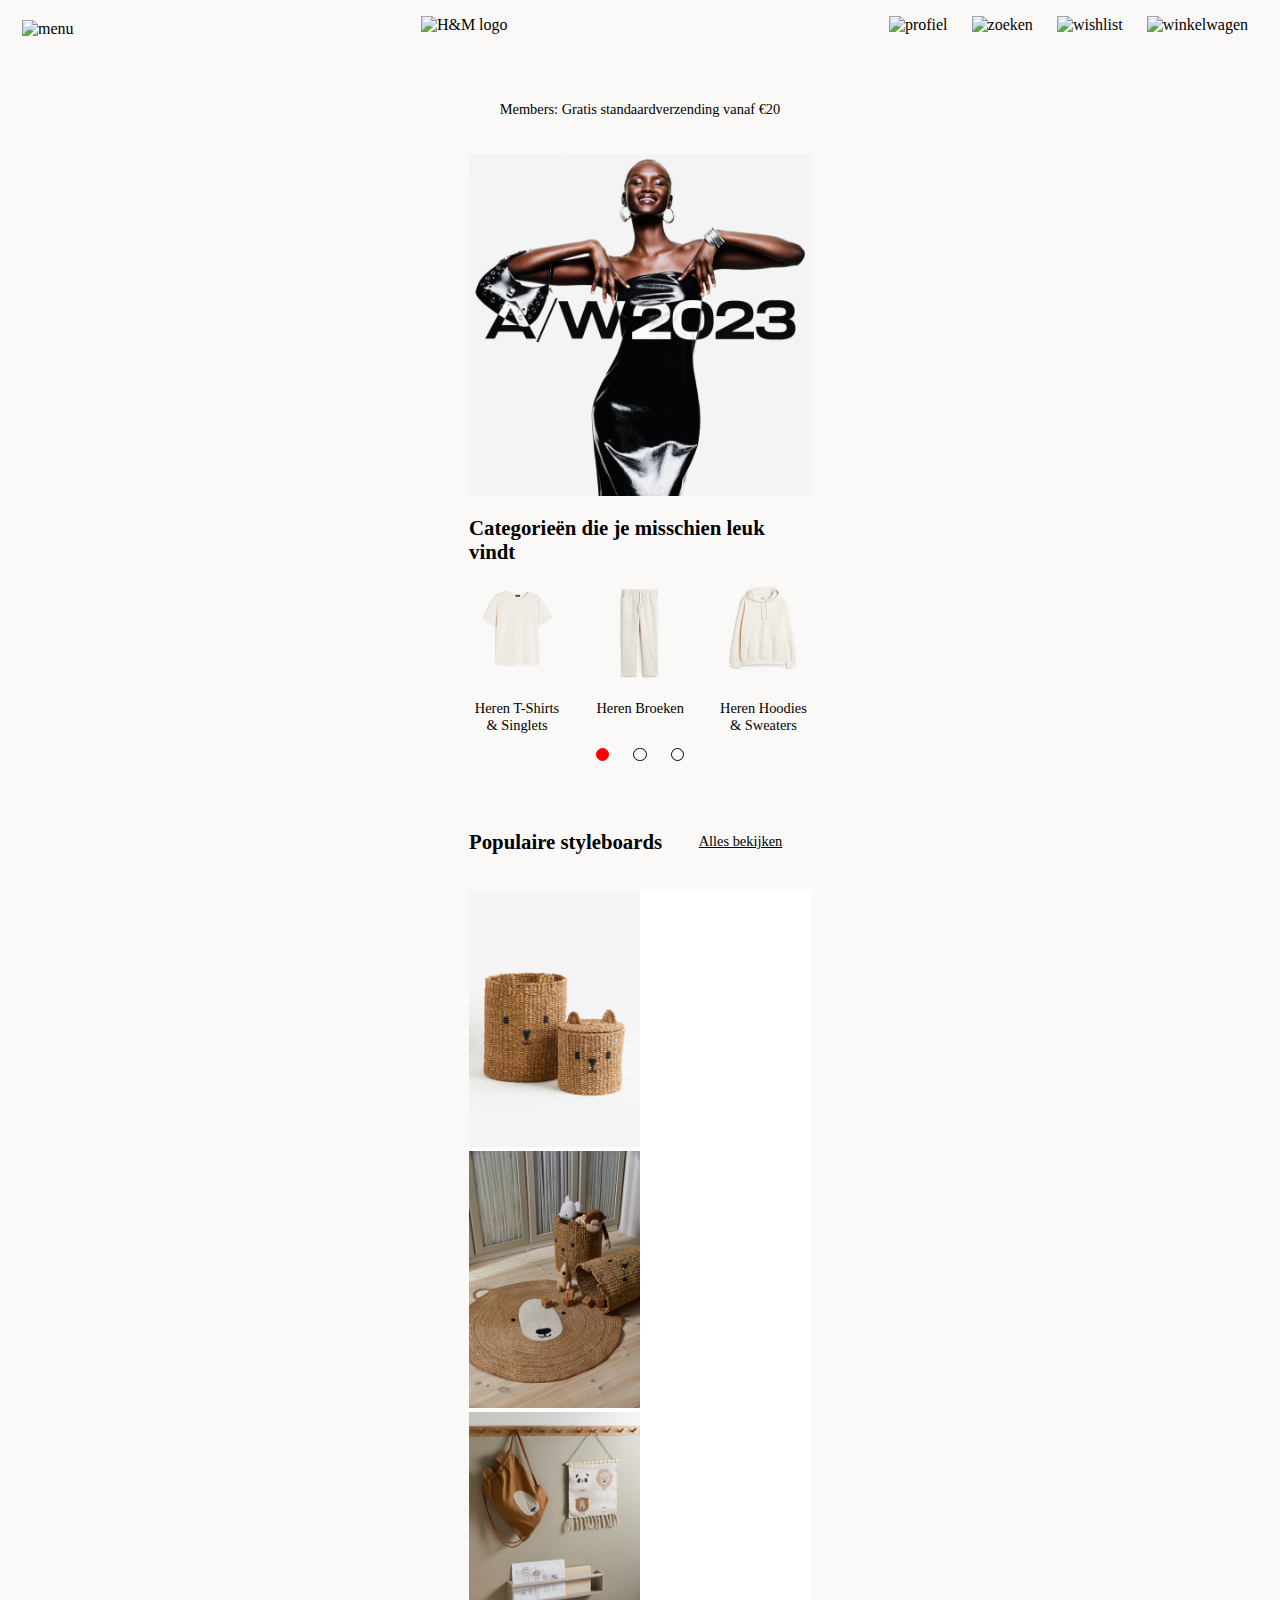
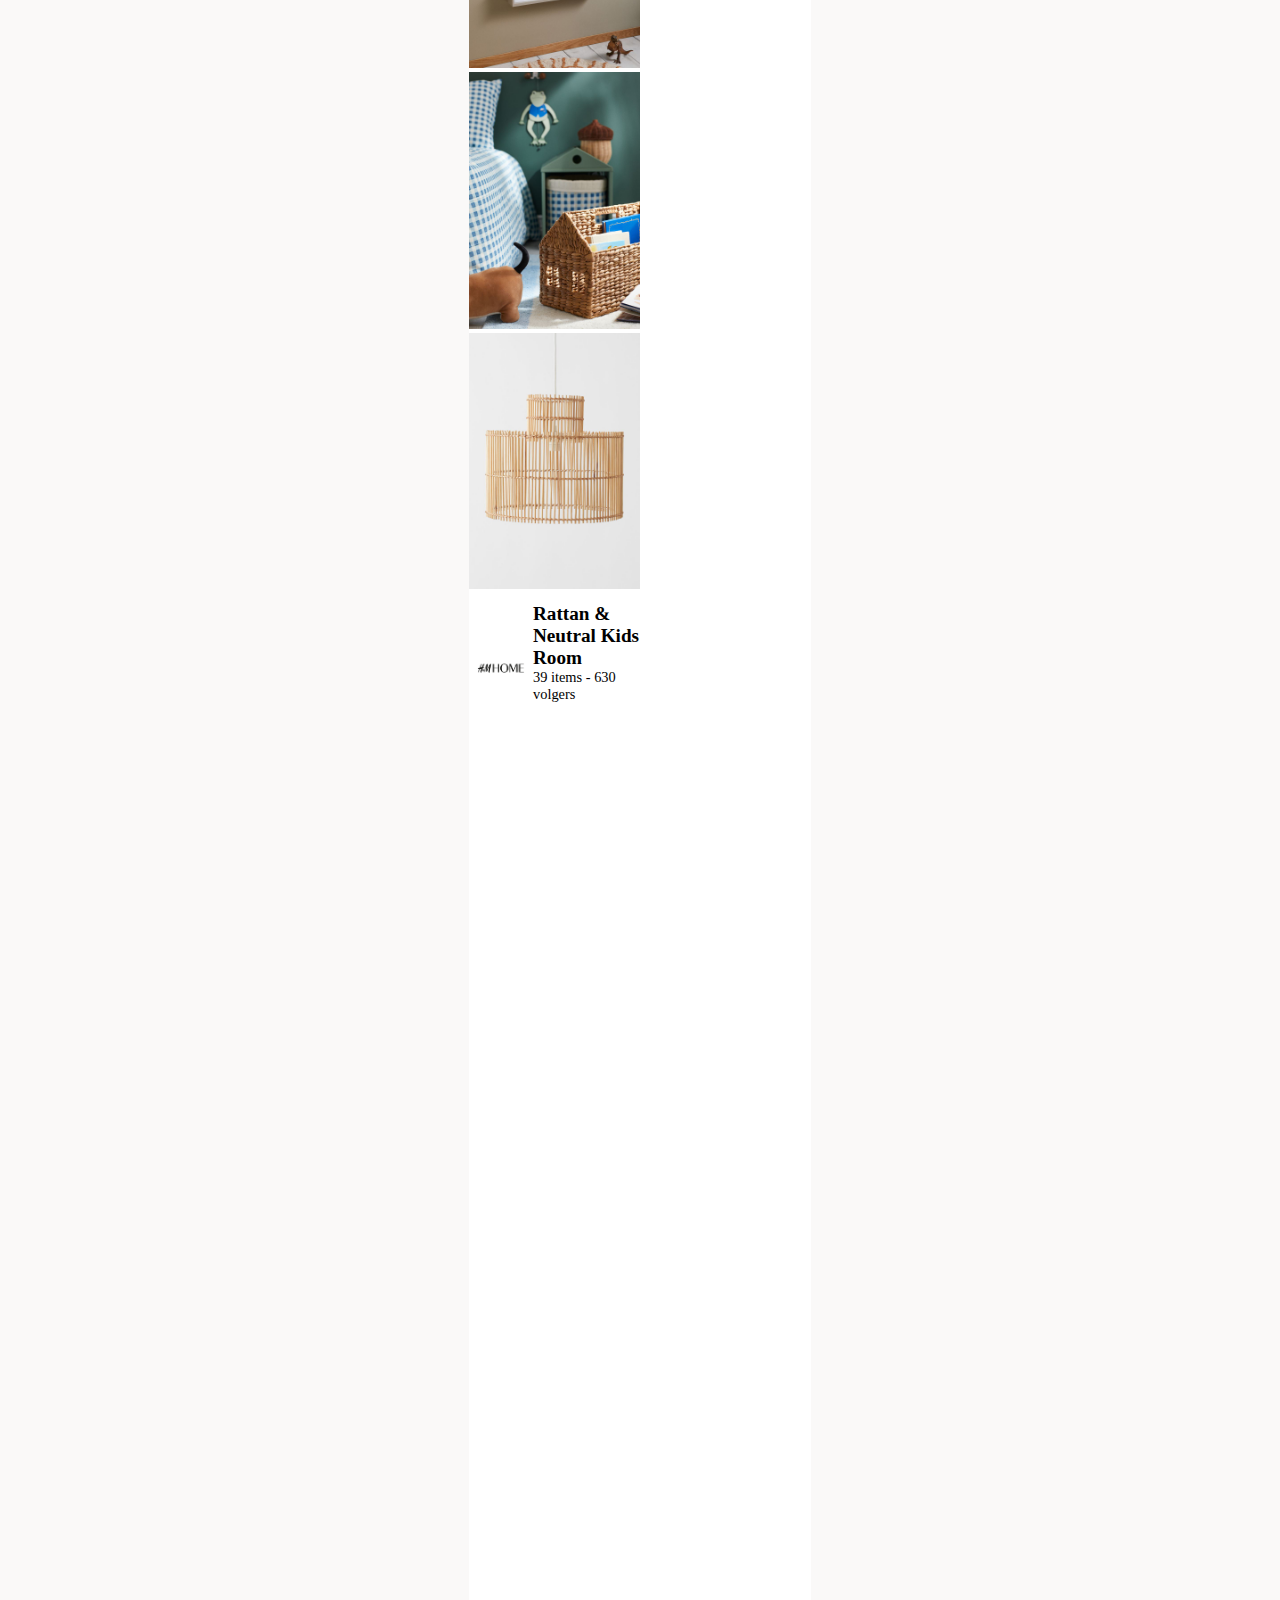
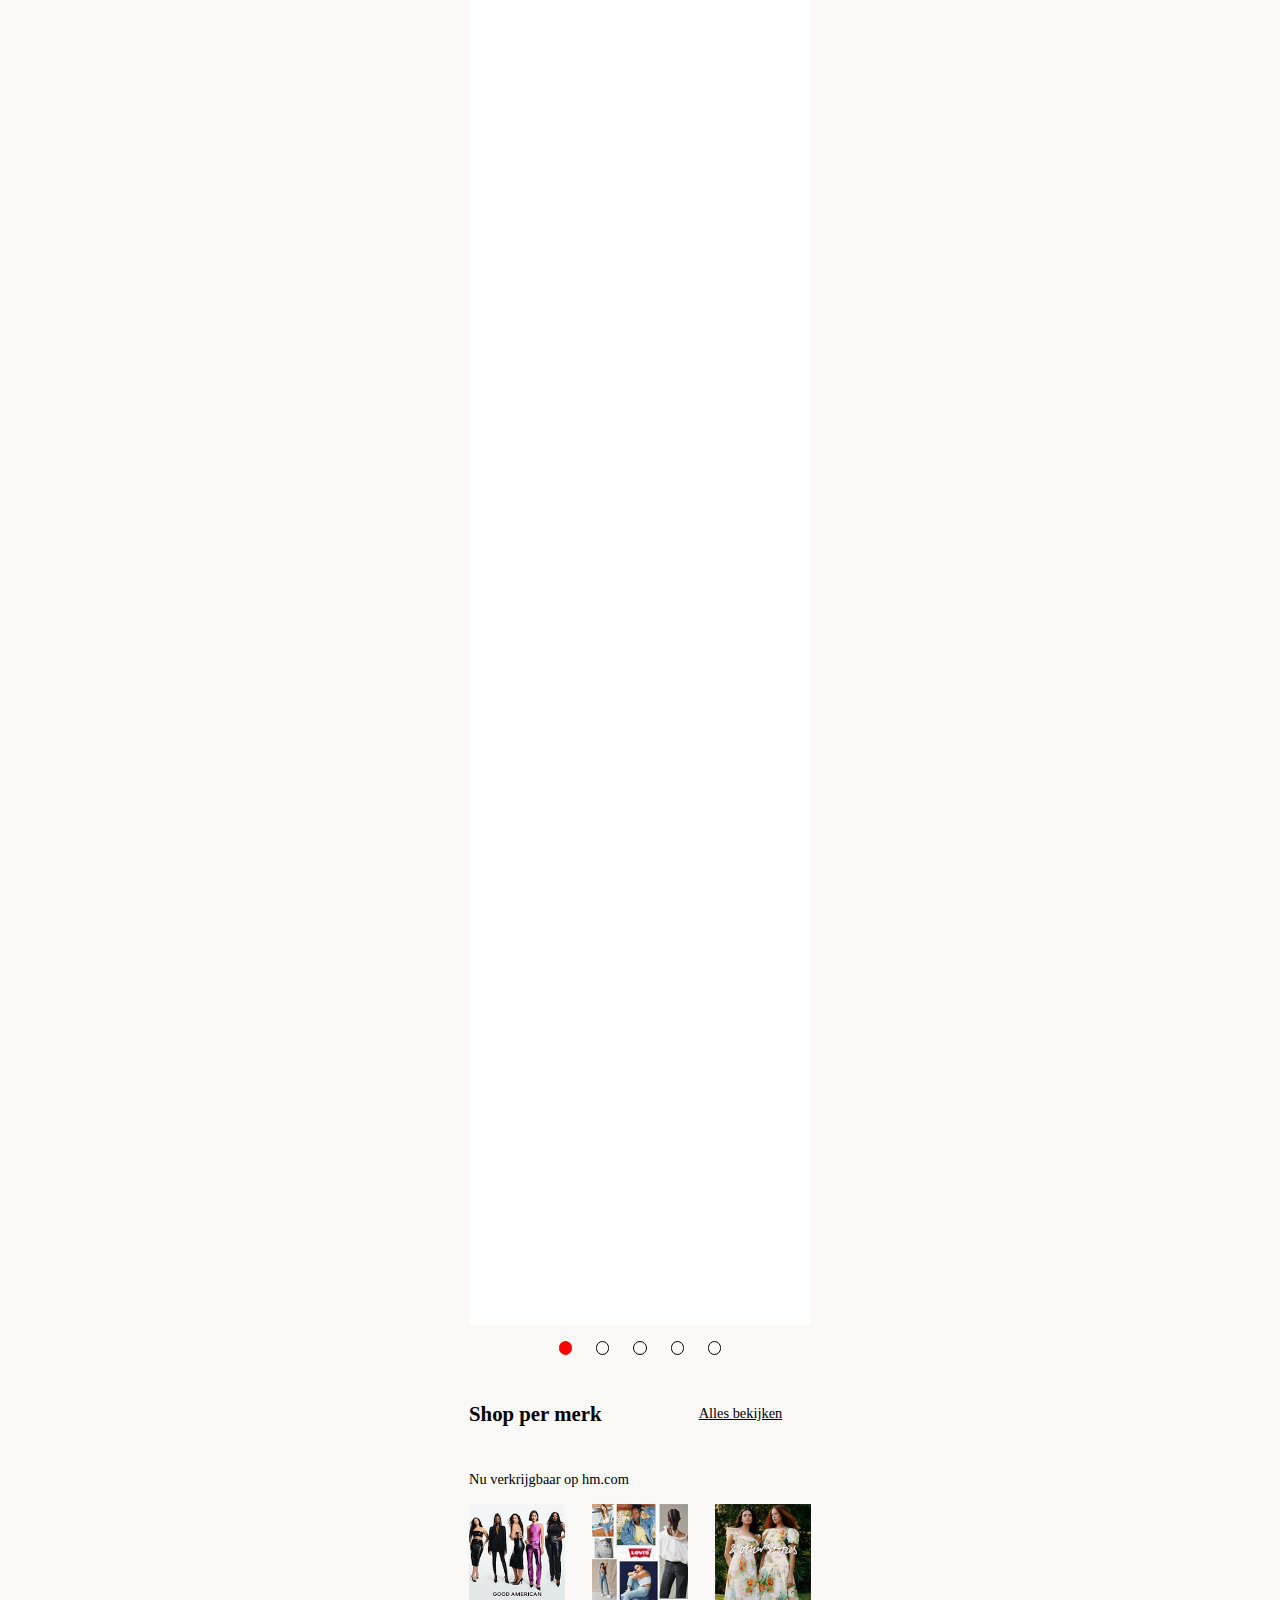
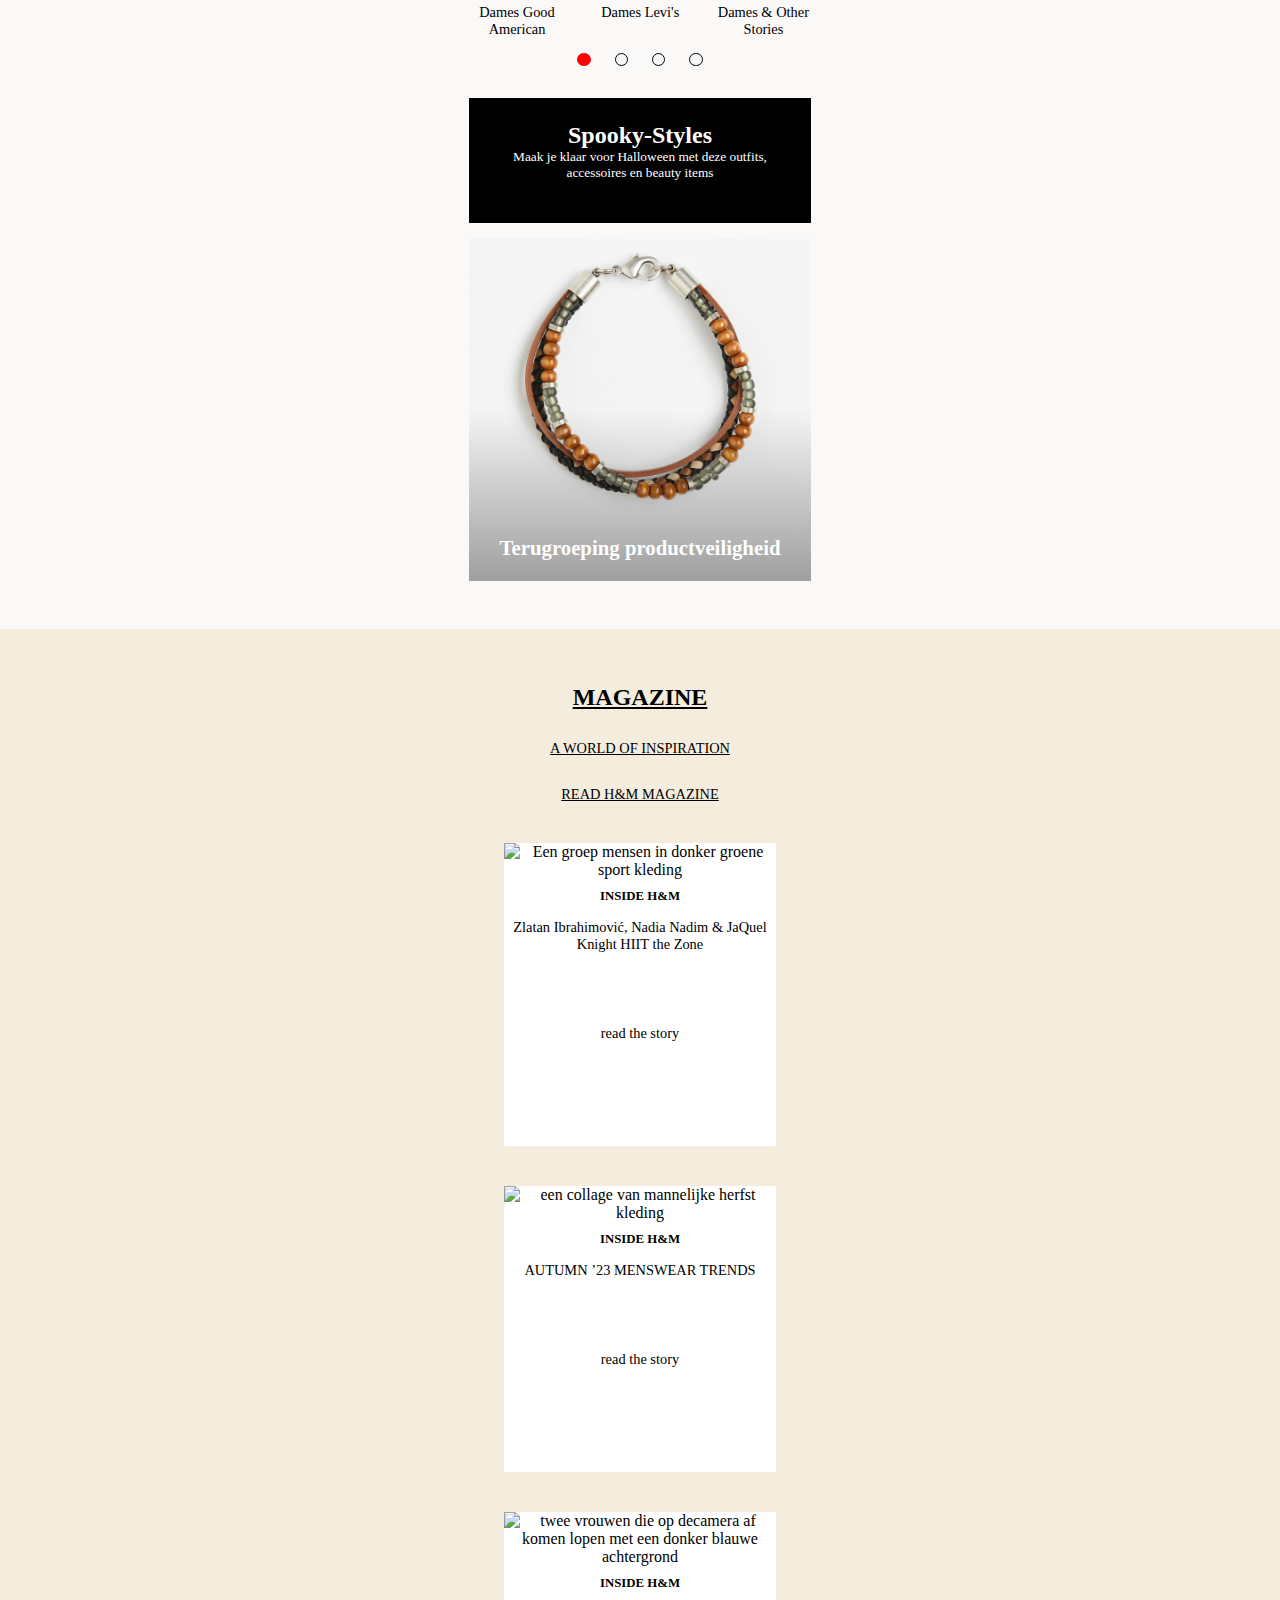
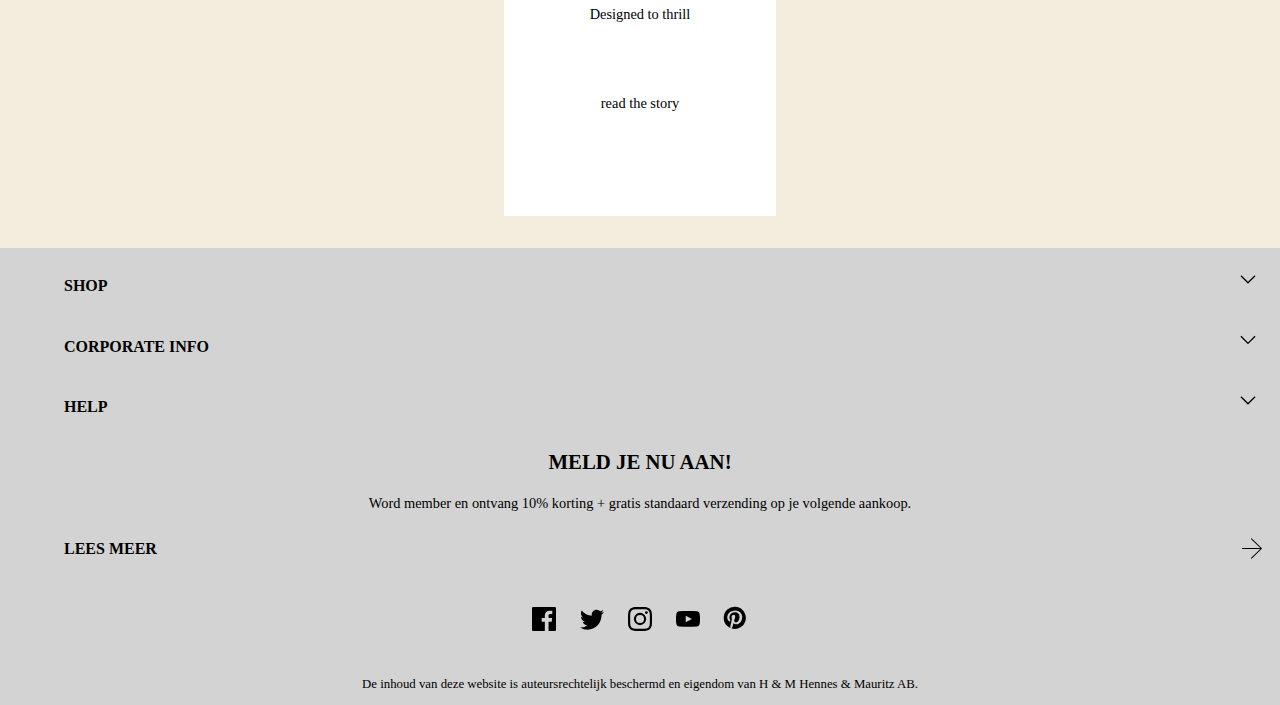
==== commit 8a6a771b: "Add files via upload" ====
--- a/h&m website/index.html
+++ b/h&m website/index.html
@@ -15,12 +15,13 @@
 <body>
 	<header>
 		<nav>
-			<button><img src="images/menu icon.PNG" alt="menu"></button>
+			<button><img src="images/menuicon.PNG" alt="menu"></button>
+
 		</nav>
-            <a href="index.html"><img src="images/henm logo.PNG" alt="H&M logo"></a>
+            <a href="index.html"><img src="images/henmlogo.PNG" alt="H&M logo"></a>
 		<ul>
 			<section class="profiel">
-				<li><img src="images/profiel icon.PNG" alt="profiel">
+				<li><img src="images/profielicon.PNG" alt="profiel">
 				</li>
 				<section class="profieldd">
 					<a href="index.html"><h2>Inloggen</h2></a>
@@ -29,9 +30,9 @@
 					<a href="index.html"><p>Nog geen member? Meld je hier aan!</p></a>
 				</section>
 				</section>
-			<li><a href="index.html"><img src="images/zoek icon.PNG" alt="zoeken"></a></li>
-			<li><a href="index.html"><img src="images/wishlist icon.PNG" alt="wishlist"></a></li>
-			<li><a href="index.html"><img src="images/cart icon.PNG" alt="winkelwagen"></a></li>
+			<li><a href="index.html"><img src="images/zoekicon.PNG" alt="zoeken"></a></li>
+			<li><img id="heart" src="images/wishlisticon.PNG" alt="wishlist"></li>
+			<li><a href="index.html"><img src="images/carticon.PNG" alt="winkelwagen"></a></li>
 		</ul>
 	</header>
 <main>
@@ -111,8 +112,8 @@
 		</section>
 
 		<ul>
-			<a href="index.html">
                 <li id="sgslide1">
+					<a href="index.html">
                     <img src="images/rattan1.jpg" alt="twee rattan mandjes met een dieren-gezicht.">
                     <img src="images/rattan2.jpg" alt="dezelfde mandjes, en een kleed van hezelfde materiaal">
                     <img src="images/rattan3.jpg" alt="kapstok met twee rattan tasjes hieraan">
@@ -120,15 +121,16 @@
                     <img src="images/rattan5.jpg" alt="rattan lampenkap">
                     
                     <section>
-                        <img aria-hidden src="images/hnmhome.jpeg">
+                        <img src="images/hnmhome.jpeg" alt="">
                         <h4>rattan & neutral kids room</h4>
                         <p>39 items - 630 volgers</p>
                     </section>
-                </li>
-            </a>
-
-            <a href="index.html">
+				</a>
+                </li>
+
+
                 <li id="sgslide2">
+					<a href="index.html">
                     <img src="images/refresh1.jpg" alt="wit kleed">
                     <img src="images/refresh2.jpg" alt="bruine wasmand">
                     <img src="images/refresh3.jpg" alt="blauw, glazen vaasje">
@@ -136,16 +138,16 @@
                     <img src="images/refresh5.jpg" alt="een witte lamp met bruine ondersteuning">
                     
                     <section>
-                        <img aria-hidden src="images/hnmhome.jpeg">
+                        <img src="images/hnmhome.jpeg" alt="">
                         <h4>home refresh</h4>
                         <p>40 items - 1892 volgers</p>
                     </section>
-                </li>
-            </a>
-
-
-            <a href="index.html">
+					</a>
+                </li>
+
+
                 <li id="sgslide3">
+					<a href="index.html">
                     <img src="images/autumn1.jpg" alt="een riete mandje">
                     <img src="images/autumn2.jpg" alt="twee mandjes en een kleed">
                     <img src="images/autumn3.jpg" alt="zacht wit kleed">
@@ -153,16 +155,16 @@
                     <img src="images/autumn5.jpg" alt="woonkamer met herfst kleuren">
                     
                     <section>
-                        <img aria-hidden src="images/hnmhome.jpeg">
+                        <img src="images/hnmhome.jpeg" alt="">
                         <h4>getting autumn ready</h4>
                         <p>38 items - 712 volgers</p>
                     </section>
-                </li>
-            </a>
-
-
-            <a href="index.html">
+				</a>
+                </li>
+
+
                 <li id="sgslide4">
+					<a href="index.html">
                     <img src="images/classic1.jpg" alt="spiegel met een goude rand">
                     <img src="images/classic2.jpg" alt="twee goude bakjes">
                     <img src="images/classic3.jpg" alt="een goude kaarsenhouder">
@@ -170,16 +172,16 @@
                     <img src="images/classic5.jpg" alt="goude kaarsenhouder met drie houders">
                     
                     <section>
-                        <img aria-hidden src="images/hnmhome.jpeg" alt="H&M Home logo">
+                        <img src="images/hnmhome.jpeg" alt="">
                         <h4>a classic touch</h4>
                         <p>16 items - 510 volgers</p>
                     </section>
-                </li>
-            </a>
-
-
-            <a href="index.html">
+				</a>
+                </li>
+
+
                 <li id="sgslide5">
+					<a href="index.html">
                     <img src="images/baby1.jpg" alt="wit slabbetje">
                     <img src="images/baby2.jpg" alt="groene baby romper met een klein jasje">
                     <img src="images/baby3.jpeg" alt="baby met een kleurrijke hoed">
@@ -187,12 +189,12 @@
                     <img src="images/baby5.jpg" alt="jasje met meerdere gekleurde plekken">
                     
                     <section>
-                        <img aria-hidden src="images/henm logo.png" alt="H&M logo">
-                        <h4>baby exclusice</h4>
+                        <img src="images/henmlogo.png" alt="">
+                        <h4>baby exclusive</h4>
                         <p>22 items - 6129 volgers</p>
-                    </section>                
-                </li>
-            </a>
+                    </section>
+				</a>                
+                </li>
 
 		</ul>
 	</section>
@@ -217,75 +219,75 @@
 			<p>Nu verkrijgbaar op hm.com</p>
 
 		<ul>
-            <a href="index.html">
                 <li id="merk1">
+					<a href="index.html">
                     <img src="images/good-american.jpg" alt="4 vrouwen in zwarte kleding, en een in roze">
                     <p>dames good american</p>
-                </li>
-            </a>
-
-            <a href="index.html">
+				</a>
+                </li>
+
                 <li>
+					<a href="index.html">
                     <img src="images/levis.png" alt="collage van fotos van vrouwen die levi producten dragen">
                     <p>dames levi's</p>
-                </li>
-            </a>
-
-            <a href="index.html">
+				</a>
+                </li>
+
                 <li>
+					<a href="index.html">
                     <img src="images/stories.png" alt="twee vrouwen in zomerjurken in een park">
                     <p>dames & other stories</p>
-                </li>
-            </a>
-
-            <a href="index.html">
+				</a>
+                </li>
+
                 <li id="merk2">
+					<a href="index.html">
                     <img src="images/vans.jpg" alt="man met een bord waarop het vans logo staat">
                     <p>heren vans</p>
-                </li>
-            </a>
-
-            <a href="index.html">
+				</a>
+                </li>
+
                 <li>
+					<a href="index.html">
                     <img src="images/arket.png" alt="man in een witte bloes en de tekst arket">
                     <p>heren ARKET</p>
-                </li>
-            </a>
-
-            <a href="index.html">
+				</a>
+                </li>
+
                 <li>
+					<a href="index.html">
                     <img src="images/reima.png" alt="blij kind in een winter jas, met de tekst reima">
                     <p>kinderen reima</p>
-                </li>
-            </a>
-
-            <a href="index.html">
+				</a>
+                </li>
+
                 <li id="merk3">
+					<a href="index.html">
                     <img src="images/kinderarket.jpg" alt="kind in een nette blauwe jas, met de tekst arket">
                     <p>kinderen ARKET</p>
-                </li>
-            </a>
-
-            <a href="index.html">
+				</a>
+                </li>
+
                 <li>
-                    <img src="images/fila.jpg" alt="een vrouw die op een basketbalring zit, met het fila logo">
+					<a href="index.html">
+                    <img src="images/fila.png" alt="twee kinderen in fila kleding. het fila logo staat groot boven hen op geplakt.">
                     <p>kinderen FILA</p>
-                </li>
-            </a>
-
-            <a href="index.html">
+				</a>
+                </li>
+
                 <li>
+					<a href="index.html">
                     <img src="images/homearket.jpg" alt="tafel met een aantal blauwe borden en een blauwe vaas, met de tekst arket">
                     <p>H&M HOME ARKET</p>
-                </li>
-            </a>
-
-            <a href="index.html">
+				</a>
+                </li>
+
                 <li id="merk4">
+					<a href="index.html">
                     <img src="images/postery.jpg" alt="vrolijk gedecoreerde woonkamer, met de tekst postery">
                     <p>H&M HOME postery</p>
-                </li>
-            </a>
+				</a>
+                </li>
 
 		</ul>
 
@@ -309,40 +311,40 @@
 
 		<section>
 			<ul class="closed">
-                <a href="index.html">
                     <li>
+						<a href="index.html">
                         <h2>Dames</h2>
-                        <img aria-hidden src="images/pijltje.svg">
+                        <img src="images/pijltje.svg" alt="">
+					</a>
                     </li>
-                </a>
-
-                <a href="index.html">
+               
                     <li>
+						<a href="index.html">
                         <h2>Baby</h2>
-                        <img aria-hidden src="images/pijltje.svg">
+                        <img src="images/pijltje.svg" alt="">
+					</a>
                     </li>
-                </a>
-
-                <a href="index.html">
+                
                     <li>
+						<a href="index.html">
                         <h2>Kinderen</h2>
-                        <img aria-hidden src="images/pijltje.svg">
+                        <img src="images/pijltje.svg" alt="">
+					</a> 
                     </li>
-                </a>
-
-                <a href="index.html">
+                
                     <li>
+						<a href="index.html">
                         <h2>H&M HOME</h2>
-                        <img aria-hidden src="images/pijltje.svg">
+                        <img src="images/pijltje.svg" alt="">
+					</a>
                     </li>
-                </a>
-
-                <a href="index.html">
+              
                     <li>
+						<a href="index.html">
                         <h2>Beauty</h2>
-                        <img aria-hidden src="images/pijltje.svg">
+                        <img src="images/pijltje.svg" alt="">
+					</a>
                     </li>
-                </a>
 
 			</ul>
 		</section>
@@ -369,34 +371,34 @@
             <a href="index.html">
                 <h2>magazine</h2>
                 <p>a world of inspiration</p>
-                <a>read h&m magazine</a>
+                <p>read h&m magazine</p>
             </a>
 		</section>
 		
 		<section class="story">
             <a href="index.html">
-                <img src="images/story1.jpg" alt="">
+                <img src="images/story1.jpg" alt="Een groep mensen in donker groene sport kleding">
                 <h2>inside h&m</h2>
                 <p>Zlatan Ibrahimović, Nadia Nadim & JaQuel Knight HIIT the Zone</p>
-                <a> read the story</a>
+                <p>read the story</p>
             </a>
 		</section>
 
 		<section class="story">
             <a href="index.html">
-                <img src="images/story2.jpg" alt="">
+                <img src="images/story2.jpg" alt="een collage van mannelijke herfst kleding">
                 <h2>inside h&m</h2>
                 <p>AUTUMN ’23 MENSWEAR TRENDS</p>
-                <a> read the story</a>
+                <p> read the story</p>
             </a>
 		</section>
 
 		<section class="story">
             <a href="index.html">
-                <img src="images/story3.jpg" alt="">
+                <img src="images/story3.jpg" alt="twee vrouwen die op decamera af komen lopen met een donker blauwe achtergrond">
                 <h2>inside h&m</h2>
                 <p>Designed to thrill</p>
-                <a> read the story</a>
+                <p> read the story</p>
             </a>
 		</section>
 
@@ -410,7 +412,7 @@
 <footer>
 
 	<section id="shop">
-		<article><h2>shop</h2><img aria-hidden src="images/dropdwn.svg"></article>
+		<article><h2>shop</h2><img src="images/dropdwn.svg" alt=""></article>
 		<section class="closed">
 			<ul>
 				<li>
@@ -442,7 +444,7 @@
 	</section>
 
 	<section id="corp">
-		<article><h2>corporate info</h2><img aria-hidden src="images/dropdwn.svg"></article>
+		<article><h2>corporate info</h2><img src="images/dropdwn.svg" alt=""></article>
 		<section class="closed">
 			<ul>
 				<li>
@@ -468,7 +470,7 @@
 		</section>
 
 		<section id="help">
-			<article><h2>help</h2><img aria-hidden src="images/dropdwn.svg"></article>
+			<article><h2>help</h2><img src="images/dropdwn.svg" alt=""></article>
 			<section class="closed">
 				<ul>
 					<li>
@@ -502,25 +504,25 @@
 			</section>
 		</section>
 
-	</section>
 
 	<h3>meld je nu aan!</h3>
 	<p>Word member en ontvang 10% korting + gratis standaard verzending op je volgende aankoop. </p>
 
-	<a href="index.html" class="lees"><h2>lees meer</h2> <img aria-hidden src="images/pijltje.svg"></a>
+	<a href="index.html" class="lees"><h2>lees meer</h2> <img src="images/pijltje.svg" alt=""></a>
 
 	<section class="socialmedia">
-        <a href="index.html"><img src="images/fb.svg"></a>
-        <a href="index.html"><img src="images/twitter.svg"></a>
-        <a href="index.html"><img src="images/instagram.svg"></a>
-        <a href="index.html"><img src="images/youtube.svg"></a>
-        <a href="index.html"><img src="images/pinterest.svg"></a>
-	</section>
-
-	<p>De inhoud van deze website is auteursrechtelijk beschermd en eigendom van H & M Hennes & Mauritz AB.</p>
-
-	<img src="images/henm logo.png">
-
+        <a href="index.html"><img src="images/fb.svg" alt="facebook"></a>
+        <a href="index.html"><img src="images/twitter.svg" alt="twitter"></a>
+        <a href="index.html"><img src="images/instagram.svg" alt="instagram"></a>
+        <a href="index.html"><img src="images/youtube.svg" alt="youtube"></a>
+        <a href="index.html"><img src="images/pinterest.svg" alt="pinterest"></a>
+	</section>
+
+	<p id="bron">De inhoud van deze website is auteursrechtelijk beschermd en eigendom van H & M Hennes & Mauritz AB.</p>
+	
+	<article class="eindplaatje">
+		<img src="images/henmlogo.png" alt="">
+	</article>
 
 
 
--- a/h&m website/styles/style.css
+++ b/h&m website/styles/style.css
@@ -1,541 +1,670 @@
-/**************/
-/* CSS REMEDY */
-/**************/
-*, *::after, *::before {
-  box-sizing:border-box;  
-}
-
-
-
-
-
-
-/*********************/
-/* CUSTOM PROPERTIES */
-/*********************/
-:root {
-	/* startje */
-	--color-text:#111;
-	--color-background:#eee;
-}
-
-@font-face {
-	font-family: "HMsans";
-	src:url("/fonts/HM-Sans-Regular/HM-Sans-Regular.ttf")
-}
-
-html{
-	scroll-behavior: smooth;
-}
-
-body{
-	margin: 0;
-}
-
-ul{
-	scroll-behavior: smooth;
-}
-
-
-/****************/
-/*     TEXT     */
-/****************/
-
-h1, h2, h3, h4, p, a{
-	font-family: "HMsans";
-}
-
-h1{
-	margin: 7em 2em 2em 2em;
-	font-size: .9em;
-	font-weight:300;
-	text-align: center;
-}
-
-h1:hover{
-	text-decoration: underline;
-}
-
-h3{
-	font-size: 1.3em;
-}
-
-h4{
-	font-size: 1.2em;
-}
-
-p{
-	font-size: .9em;
-}
-
-.titeltekst{
-	display: flex;
-	justify-content: space-between;
-	align-items: center;
-	padding: 0;
-	margin: 0;
-}
-
-.titeltekst p{
-	text-decoration: underline;
-	line-height: 4em;
-}
-
-.titeltekst p::after{
-	content: "";
-	display: inline;
-	background: url(/images/pijltje.svg) no-repeat;
-	background-position: center center;
-	padding: 0 1em;
-}
-
-
-/******************************/
-/*       ronde knopjes        */
-/******************************/
-
-.knop{
-	display: flex;
-	justify-content: center;
-	margin-bottom: 1em;
-	gap: 1.5em;
-}
-
-.knop a{
-	width: 1em;
-	height: 1em;
-	border-style: solid;
-	border-radius: 100%;
-	border-width: .1em;
-	padding: 0;
-}
-
-.unclicked{
-	border-color: black;
-	background: transparent;
-}
-
-.knop a:hover{
-	border-color: red;
-}
-
-.clicked{
-	border-color: red;
-	background: red;
-}
-
-
-/****************/
-/*    HEADER    */
-/****************/
-
-body{
-	background-color: #faf9f8;
-}
-
-header{
-	display: flex;
-	justify-content: space-between;
-	padding: 1em;
-	background-color: #faf9f8;
-	top: 0;
-	width: 100%;
-	position: fixed;
-	z-index: 20;
-}
-
-header img{
-	height: 1.5em;
-}
-
-header nav img{
-	height: 1.2em;
-	align-items: center;
-	margin-top: 0.2em;
-}
-
-header ul{
-	display: flex;
-	list-style-type: none;
-	gap: 1.5em;
-	margin: 0;
-	margin-right: 1em;
-}
-
-.profieldd{
-	display: none;
-	position: absolute;
-	float:left;
-	width: 15em;
-	padding-bottom: .5em;
-	background-color: #faf9f8;
-	box-shadow: 0px 8px 16px 0px rgba(0,0,0,0.2);
-	left:0;
-}
-
-.profieldd h2{
-	text-align: center;
-	font-size: 1.2em;
-	margin: 1em;
-	padding: 1em 0;
-	color: white;
-	background-color: black;
-}
-
-.profieldd h2:hover{
-	background-color: gray;
-}
-
-.profieldd p{
-	margin-left: 1em;
-}
-
-.profieldd a:nth-of-type(4){
-	color: gray;
-	font-size: smaller;
-}
-
-.profiel:hover .profieldd{
-	display: block;
-} 
-
-
-
-/******************************/
-/*   section eerste blokje    */
-/******************************/
-
-.block1{
-	display: flex;
-	height: 21.375em;
-	margin: 0 auto;
-	justify-content: center;
-}
-
-.img1{
-	height: 21.375em;
-}
-
-/******************************/
-/*       scoll group 1        */
-/******************************/
-
-.tussendoor{
-	margin: 0 auto;
-	width: 21.375em;
-}
-
-.tussendoor ul{
-	display: flex;
-	overflow-x: scroll;
-	scroll-snap-type: x mandatory;
-	list-style-type: none;
-	padding: 0;
-	margin-bottom: 0;
-	gap: 1.7em;
-}
-
-.tussendoor li{
-	scroll-snap-align: start;
-	width: 6em;
-}
-
-.tussendoor img{
-	width: 6em;
-}
-
-.tussendoor p{
-	text-transform: capitalize;
-	text-align: center;
-}
-
-/******************************/
-/*       scoll group 2        */
-/******************************/
-
-.scrollgroup2{
-	margin: 0 auto;
-	margin-top: 3em;
-	width: 21.375em;
-}
-
-.scrollgroup2 ul{
-	display: grid;
-	overflow-x: scroll;
-	scroll-snap-type: x mandatory;
-	grid-template-columns: 1fr 1fr 1fr 1fr 1fr;
-	list-style-type: none;
-	padding: 0;
-	margin-bottom: 1em;
-	gap: 1.7em;
-}
-
-.scrollgroup2 li{
-	scroll-snap-align: start;
-	display: grid;
-	grid-template-rows: 1fr 1fr .5fr;
-	grid-template-columns: 2fr 1fr 1fr;
-	width: 21.375em;
-	height: auto;
-	background-color: white;
-}
-
-.scrollgroup2 img{
-	width: 100%;
-}
-
-.scrollgroup2 li img:first-of-type{
-	grid-column: 1/1;
-	grid-row: 1/3;
-}
-
-.scrollgroup2 li img:nth-of-type(2){
-	grid-column: 2/2;
-	grid-row: 1/span 1;
-}
-
-.scrollgroup2 li img:nth-of-type(3){
-	grid-column: 3/3;
-	grid-row: 1/span 1;
-}
-
-.scrollgroup2 li img:nth-of-type(4){
-	grid-column: 2/2;
-	grid-row: 2/span 1;
-}
-
-.scrollgroup2 li img:nth-of-type(5){
-	grid-column: 3/3;
-	grid-row: 2/span 1;
-}
-
-.scrollgroup2 li section{
-	display: grid;
-	grid-column: 1/-1;
-
-	grid-template-columns: 1fr 5fr;
-	grid-template-rows: 1fr 1fr;
-}
-
-.scrollgroup2 li section img{
-	width: 3em;
-	height: auto;
-	grid-row: 1/-1;
-	margin: .5em;
-	align-self: center;
-}
-
-.scrollgroup2 p, .scrollgroup2 h4{
-	margin: 0;
-}
-
-.scrollgroup2 h4{
-	text-transform: capitalize;
-	margin-top: .5em;
-}
-
-/******************************/
-/*       scoll group 3        */
-/******************************/
-
-.scrollgroup3{
-	margin: 0 auto 2em auto;
-	width: 21.375em;
-}
-
-.scrollgroup3 ul{
-	display: flex;
-	overflow-x: scroll;
-	scroll-snap-type: x mandatory;
-	list-style-type: none;
-	padding: 0;
-	margin-bottom: 0;
-	gap: 1.7em;
-}
-
-.scrollgroup3 li{
-	scroll-snap-align: start;
-	width: 6em;
-}
-
-.scrollgroup3 img{
-	width: 6em;
-}
-
-.scrollgroup3 li p{
-	text-transform: capitalize;
-	text-align: center;
-	margin-top: 0;
-	text-transform: capitalize;
-}
-
-/******************************/
-/*    spooky styles blokje    */
-/******************************/
-
-.spooky{
-	background-color: white;
-	width: 21.375em;
-	margin: 0 auto;
-}
-
-.spooky section:first-of-type{
-	display: block;
-	padding: 1.5em;
-	text-align: center;
-	background-color: black;
-}
-
-.spooky h2{
-	color: white;
-	text-transform: capitalize;
-	margin: 0;
-}
-
-.spooky p{
-	color: white;
-	margin: 0 1em;
-	font-size: smaller;
-}
-
-.spooky section:first-of-type::after{
-	content: "";
-	display: inline;
-	background: url(/images/plus.svg) no-repeat;
-	background-position: center center;
-	padding: 0 1em;
-}
-
-.closed{
-	display: none;
-	list-style-type: none;
-	margin: 0;
-	padding: 0;
-}
-
-.open{
-	display: block;
-}
-
-.spooky li{
-	display: flex;
-	padding: 1em;
-	width: 21.375em;
-}
-
-.spooky li h2{
-	color: black;
-	font-size: 1em;
-}
-
-.spooky li::after{
-	content: "";
-	display: inline;
-	text-align: right;
-	background: url(/images/pijltje.svg) no-repeat;
-	background-position: center center;
-	padding: 0 1em;
-}
-
-.spooky li:hover{
-	background-color: lightgray;
-}
-
-
-
-/******************************/
-/*   terugroepings blokje     */
-/******************************/
-
-.block2{
-	display: grid;
-	width: 21.375em;
-	height: 21.375em;
-	margin: 0 auto;
-	grid-template-columns: 1fr 1fr 1fr 1fr 1fr 1fr;
-	grid-template-rows: 1fr 1fr 1fr 1fr 1fr 1fr;
-}
-
-.img2{
-	grid-column: 1/-1;
-	grid-row: 1/-1;
-	width: 21.375em;
-	z-index: -1;
-}
-
-.block2 section{
-	grid-column: 1/-1;
-	grid-row: 1/-1;
-	background: linear-gradient(180deg,transparent 50%,rgba(0,0,0,.35));
-	background-size: contain;
-	z-index: 2;
-}
-
-.block2 h3{
-	grid-column: 1/-1;
-	grid-row: 6/6;
-	text-align: center;
-	color: white;
-	z-index: 3;
-}
-
-/******************************/
-/*      laatste sectie        */
-/******************************/
-
-.lastpart{
-	background-color: rgb(244, 237, 221);
-	width: 100%;
-}
-
-.magazine{
-	text-transform: uppercase;
-	text-align: center;
-}
-
-.magazine h2{
-	padding-top: 2.3em;
-}
-
-.magazine a{
-	text-decoration: underline;
-}
-
-.magazine h2, .magazine p, .magazine a:first-of-type{
-	margin-bottom: .3em;
-	margin-top: 2em;
-}
-
-.story{
-	width: 17em;
-	margin: 0 auto;
-	margin-top: 2.5em;
-	background-color: white;
-	text-align: center;
-	padding-bottom: 2em;
-}
-
-.story img{
-	width: 17em;
-}
-
-.story h2{
-	font-size: .8em;
-	text-transform: uppercase;
-}
-
-.story a{
-	margin: 5em;
-}
-
-/******************************/
-/*          footer            */
-/******************************/
-
-footer{
-	background-color: lightgray;
-}
-
-footer h2:hover{
-	color: red;
+/**************/
+/* CSS REMEDY */
+/**************/
+*, *::after, *::before {
+    box-sizing:border-box;  
+  }
+  
+  
+  
+  
+  
+  
+  /*********************/
+  /* CUSTOM PROPERTIES */
+  /*********************/
+  :root {
+      /* startje */
+      --color-text:#111;
+      --color-background:#eee;
+  }
+  
+  @font-face {
+      font-family: "HMsans";
+      src:url("/fonts/HM-Sans-Regular/HM-Sans-Regular.ttf")
+  }
+  
+  html{
+      scroll-behavior: smooth;
+  }
+  
+  body{
+      margin: 0;
+  }
+  
+  ul{
+      scroll-behavior: smooth;
+  }
+  
+  
+  /****************/
+  /*     TEXT     */
+  /****************/
+  
+  h1, h2, h3, h4, p, a{
+      font-family: "HMsans";
+  }
+  
+  h1{
+    color: transparent;
+    font-size: 0.1em;
+  }
+
+ .members{
+      margin: 7em 2em 2em 2em;
+      font-size: .9em;
+      font-weight:300;
+      text-align: center;
+  }
+
+  h3{
+      font-size: 1.3em;
+  }
+  
+  h4{
+      font-size: 1.2em;
+  }
+  
+  p{
+      font-size: .9em;
+  }
+
+  a{
+    color: black;
+    text-decoration: none;
+  }
+
+  a:hover{
+    text-decoration: underline;
+  }
+  
+  .titeltekst{
+      display: flex;
+      justify-content: space-between;
+      align-items: center;
+      padding: 0;
+      margin: 0;
+  }
+  
+  .titeltekst p{
+      text-decoration: underline;
+      line-height: 4em;
+  }
+  
+  .titeltekst p::after{
+      content: "";
+      display: inline;
+      background: url(/images/pijltje.svg) no-repeat;
+      background-position: center center;
+      padding: 0 1em;
+  }
+  
+  
+  /******************************/
+  /*       ronde knopjes        */
+  /******************************/
+  
+  .knop{
+      display: flex;
+      justify-content: center;
+      margin-bottom: 1em;
+      gap: 1.5em;
+  }
+  
+  .knop button{
+      width: 1em;
+      height: 1em;
+      border-style: solid;
+      border-radius: 100%;
+      border-width: .1em;
+      padding: 0;
+  }
+  
+  .unclicked{
+      border-color: black;
+      background: transparent;
+  }
+  
+  .knop button:hover{
+      border-color: red;
+  }
+  
+  .clicked{
+      border-color: red;
+      background: red;
+  }
+  
+  
+  /****************/
+  /*    HEADER    */
+  /****************/
+  
+  body{
+      background-color: #faf9f8;
+  }
+  
+  header{
+      display: flex;
+      justify-content: space-between;
+      padding: 1em;
+      background-color: #faf9f8;
+      top: 0;
+      width: 100%;
+      position: fixed;
+      z-index: 20;
+  }
+  
+  nav button{
+    background: none;
+	color: inherit;
+	border: none;
+	font: inherit;
+	cursor: pointer;
+	outline: inherit;
+  }
+
+  header img{
+      height: 1.5em;
+  }
+  
+  header nav img{
+      height: 1.2em;
+      align-items: center;
+      margin-top: 0.2em;
+  }
+  
+  header ul{
+      display: flex;
+      list-style-type: none;
+      gap: 1.5em;
+      margin: 0;
+      margin-right: 1em;
+  }
+  
+  .profieldd{
+      display: none;
+      position: absolute;
+      float:left;
+      width: 15em;
+      padding-bottom: .5em;
+      background-color: #faf9f8;
+      box-shadow: 0px 8px 16px 0px rgba(0,0,0,0.2);
+      left:0;
+  }
+  
+  .profieldd h2{
+      text-align: center;
+      font-size: 1.2em;
+      margin: 1em;
+      padding: 1em 0;
+      color: white;
+      background-color: black;
+  }
+  
+  .profieldd h2:hover{
+      background-color: gray;
+  }
+  
+  .profieldd p{
+      margin-left: 1em;
+  }
+  
+  .profieldd a:nth-of-type(4){
+      color: gray;
+      font-size: smaller;
+  }
+  
+  .profiel:hover .profieldd{
+      display: block;
+  } 
+  
+  
+  
+  /******************************/
+  /*   section eerste blokje    */
+  /******************************/
+  .block1{
+      display: flex;
+      height: 21.375em;
+      margin: 0 auto;
+      justify-content: center;
+  }
+  
+  .img1{
+      height: 21.375em;
+  }
+  
+  /******************************/
+  /*       scoll group 1        */
+  /******************************/
+  
+  .tussendoor{
+      margin: 0 auto;
+      width: 21.375em;
+  }
+  
+  .tussendoor ul{
+      display: flex;
+      overflow-x: scroll;
+      scroll-snap-type: x mandatory;
+      list-style-type: none;
+      padding: 0;
+      margin-bottom: 0;
+      gap: 1.7em;
+  }
+  
+  .tussendoor li{
+      scroll-snap-align: start;
+      width: 6em;
+  }
+  
+  .tussendoor img{
+      width: 6em;
+  }
+  
+  .tussendoor p{
+      text-transform: capitalize;
+      text-align: center;
+  }
+  
+  /******************************/
+  /*       scoll group 2        */
+  /******************************/
+  
+  .scrollgroup2{
+      margin: 0 auto;
+      margin-top: 3em;
+      width: 21.375em;
+  }
+
+  .scrollgroup2 a{
+    text-decoration: none;
+  }
+
+  .scrollgroup2 a:hover{
+    text-decoration: underline;
+  }
+  
+  .scrollgroup2 ul{
+      display: grid;
+      overflow-x: scroll;
+      scroll-snap-type: x mandatory;
+      grid-template-columns: 1fr 1fr 1fr 1fr 1fr;
+      list-style-type: none;
+      padding: 0;
+      margin-bottom: 1em;
+      gap: 1.7em;
+  }
+  
+  .scrollgroup2 li{
+      scroll-snap-align: start;
+      display: grid;
+      grid-template-rows: 1fr 1fr .5fr;
+      grid-template-columns: 2fr 1fr 1fr;
+      width: 21.375em;
+      height: auto;
+      background-color: white;
+  }
+  
+  .scrollgroup2 img{
+      width: 100%;
+  }
+  
+  .scrollgroup2 li img:first-of-type{
+      grid-column: 1/1;
+      grid-row: 1/3;
+  }
+  
+  .scrollgroup2 li img:nth-of-type(2){
+      grid-column: 2/2;
+      grid-row: 1/span 1;
+  }
+  
+  .scrollgroup2 li img:nth-of-type(3){
+      grid-column: 3/3;
+      grid-row: 1/span 1;
+  }
+  
+  .scrollgroup2 li img:nth-of-type(4){
+      grid-column: 2/2;
+      grid-row: 2/span 1;
+  }
+  
+  .scrollgroup2 li img:nth-of-type(5){
+      grid-column: 3/3;
+      grid-row: 2/span 1;
+  }
+  
+  .scrollgroup2 li section{
+      display: grid;
+      grid-column: 1/-1;
+  
+      grid-template-columns: 1fr 5fr;
+      grid-template-rows: 1fr 1fr;
+  }
+  
+  .scrollgroup2 li section img{
+      width: 3em;
+      height: auto;
+      grid-row: 1/-1;
+      margin: .5em;
+      align-self: center;
+  }
+  
+  .scrollgroup2 p, .scrollgroup2 h4{
+      margin: 0;
+  }
+  
+  .scrollgroup2 h4{
+      text-transform: capitalize;
+      margin-top: .5em;
+  }
+  
+  /******************************/
+  /*       scoll group 3        */
+  /******************************/
+  
+  .scrollgroup3{
+      margin: 0 auto 2em auto;
+      width: 21.375em;
+  }
+  
+  .scrollgroup3 ul{
+      display: flex;
+      overflow-x: scroll;
+      scroll-snap-type: x mandatory;
+      list-style-type: none;
+      padding: 0;
+      margin-bottom: 0;
+      gap: 1.7em;
+  }
+  
+  .scrollgroup3 li{
+      scroll-snap-align: start;
+      width: 6em;
+  }
+  
+  .scrollgroup3 img{
+      width: 6em;
+  }
+  
+  .scrollgroup3 li p{
+      text-transform: capitalize;
+      text-align: center;
+      margin-top: 0;
+      text-transform: capitalize;
+  }
+  
+  /******************************/
+  /*    spooky styles blokje    */
+  /******************************/
+  
+  .spooky{
+      background-color: white;
+      width: 21.375em;
+      margin: 0 auto;
+  }
+  
+  .spooky section:first-of-type{
+      display: block;
+      padding: 1.5em;
+      text-align: center;
+      background-color: black;
+  }
+  
+  .spooky h2{
+      color: white;
+      text-transform: capitalize;
+      margin: 0;
+  }
+  
+  .spooky p{
+      color: white;
+      margin: 0 1em;
+      font-size: smaller;
+  }
+  
+  .spooky section:first-of-type::after{
+      content: "";
+      display: inline;
+      background: url(/images/plus.svg) no-repeat;
+      background-position: center center;
+      padding: 0 1em;
+  }
+  
+  .closed{
+      display: none;
+      list-style-type: none;
+      margin: 0;
+      padding: 0;
+  }
+  
+  .open{
+      display: block;
+  }
+  
+  .spooky li{
+      display: flex;
+      justify-content: space-between;
+      padding: 1em;
+      width: 21.375em;
+  }
+  
+  .spooky li h2{
+      color: black;
+      font-size: 1em;
+  }
+  
+  .spooky li:hover{
+      background-color: lightgray;
+  }
+  
+  .spooky a:hover{
+    text-decoration: none;
+  }
+  
+  
+  /******************************/
+  /*   terugroepings blokje     */
+  /******************************/
+  
+  .block2{
+      display: grid;
+      width: 21.375em;
+      height: 21.375em;
+      margin: 0 auto;
+      margin-top: 1em;
+      grid-template-columns: 1fr 1fr 1fr 1fr 1fr 1fr;
+      grid-template-rows: 1fr 1fr 1fr 1fr 1fr 1fr;
+  }
+  
+  .ablock:hover{
+    text-decoration: none;
+  }
+
+  .img2{
+      grid-column: 1/-1;
+      grid-row: 1/-1;
+      width: 21.375em;
+      z-index: -1;
+  }
+  
+  .block2 section{
+      grid-column: 1/-1;
+      grid-row: 1/-1;
+      background: linear-gradient(180deg,transparent 50%,rgba(0,0,0,.35));
+      background-size: contain;
+      z-index: 2;
+  }
+  
+  .block2 h3{
+      grid-column: 1/-1;
+      grid-row: 6/6;
+      text-align: center;
+      color: white;
+      z-index: 3;
+  }
+  
+  /******************************/
+  /*      laatste sectie        */
+  /******************************/
+  
+  .lastpart{
+      background-color: rgb(244, 237, 221);
+      width: 100%;
+      padding-bottom: 2em;
+  }
+  
+  .magazine{
+      text-transform: uppercase;
+      text-align: center;
+  }
+  
+  .magazine h2{
+      padding-top: 2.3em;
+  }
+  
+  .magazine h2, .magazine p{
+      margin-bottom: 1em;
+      margin-top: 2em;
+  }
+  
+  .magazine a:last-of-type{
+    text-decoration: underline;
+  }
+
+  .story{
+      width: 17em;
+      margin: 0 auto;
+      margin-top: 2.5em;
+      background-color: white;
+      text-align: center;
+      padding-bottom: 2em;
+  }
+  
+  .story img{
+      width: 17em;
+  }
+  
+  .story h2{
+      font-size: .8em;
+      text-transform: uppercase;
+  }
+  
+  .story a a{
+    text-transform: capitalize;
+    text-decoration: underline;
+  }
+
+  .story p:nth-of-type(2){
+      margin: 5em;
+  }
+  
+  .magazine a:hover, .story a:hover{
+    text-decoration: none;
+}
+
+  /******************************/
+  /*          footer            */
+  /******************************/
+  
+  footer{
+      background-color: lightgray;
+  }
+  
+  footer h2{
+    text-transform: uppercase;
+    font-size: 1em;
+    padding-top: 1em;
+    margin-left: 5%;
+  }
+
+  footer a h2{
+    font-size: 1em;
+    color: black;
+  }
+
+  footer h3{
+    text-align: center;
+    text-transform: uppercase;
+  }
+
+  footer li{
+    list-style-type: none;
+  }
+
+  footer a{
+    color: black;
+    text-decoration: none;
+
+  }
+
+  footer p{
+    text-align: center;
+    margin: 1em;
+  }
+
+  footer img{
+    width: 2em;
+  }
+
+  footer p:last-of-type{
+    font-size: .8em;
+    padding-top: 2em;
+  }
+
+  footer article:hover{
+    color: red;
+}
+
+  footer article{
+    display: flex;
+    justify-content: space-between;
+  }
+
+  footer article img{
+    margin-right: 1em;
+  }
+
+
+
+
+
+
+.lees{
+    display: flex;
+    justify-content: space-between;
+}
+
+.lees h2{
+    padding: 0;
+}
+
+.lees img{
+    width: 1.5em;
+    margin-right: 1em;
+}
+
+.lees:hover, .lees:hover h2{
+    color: red;
+}
+
+
+
+
+
+
+.socialmedia{
+    display: flex;
+    justify-content: center;
+    gap: 1em;
+}
+
+.socialmedia img{
+    margin-left: 0;
+    margin-top: 2em;
+}
+
+.socialmedia img:hover{
+    color: gray;
 }